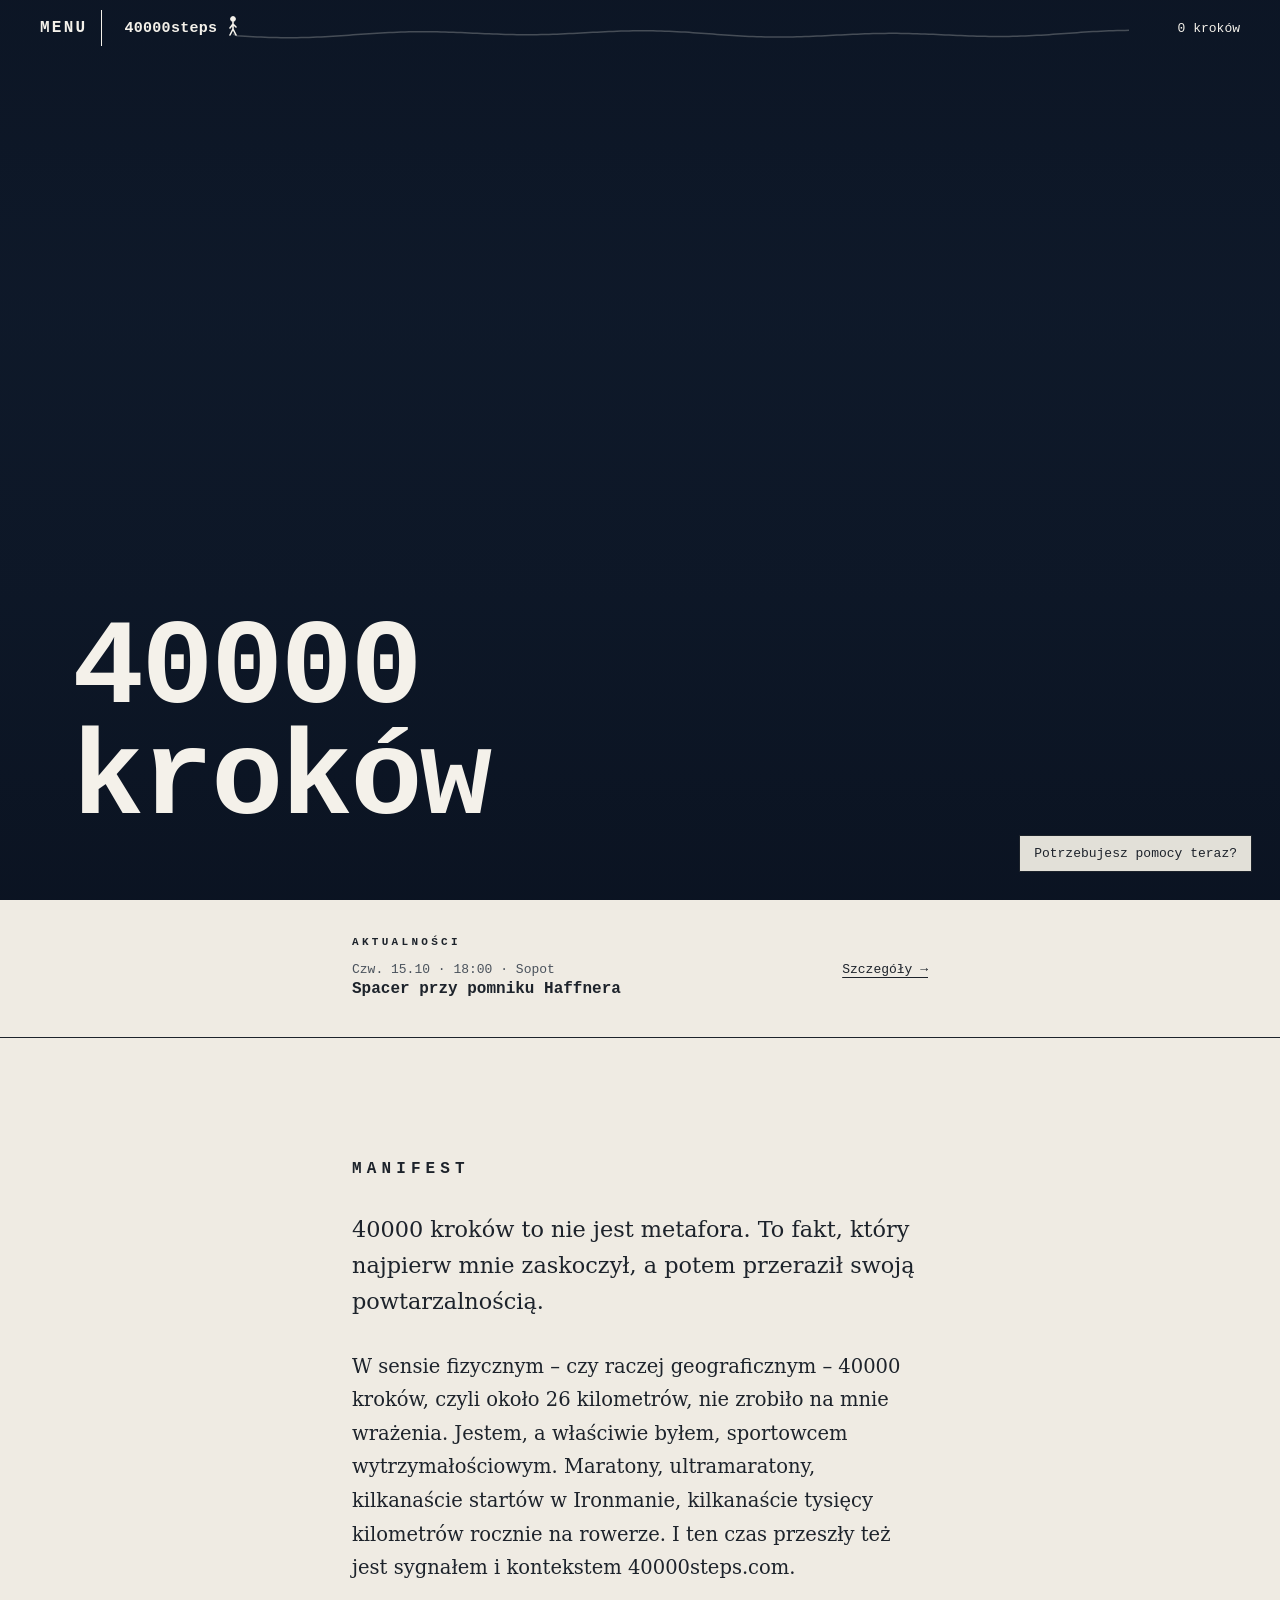
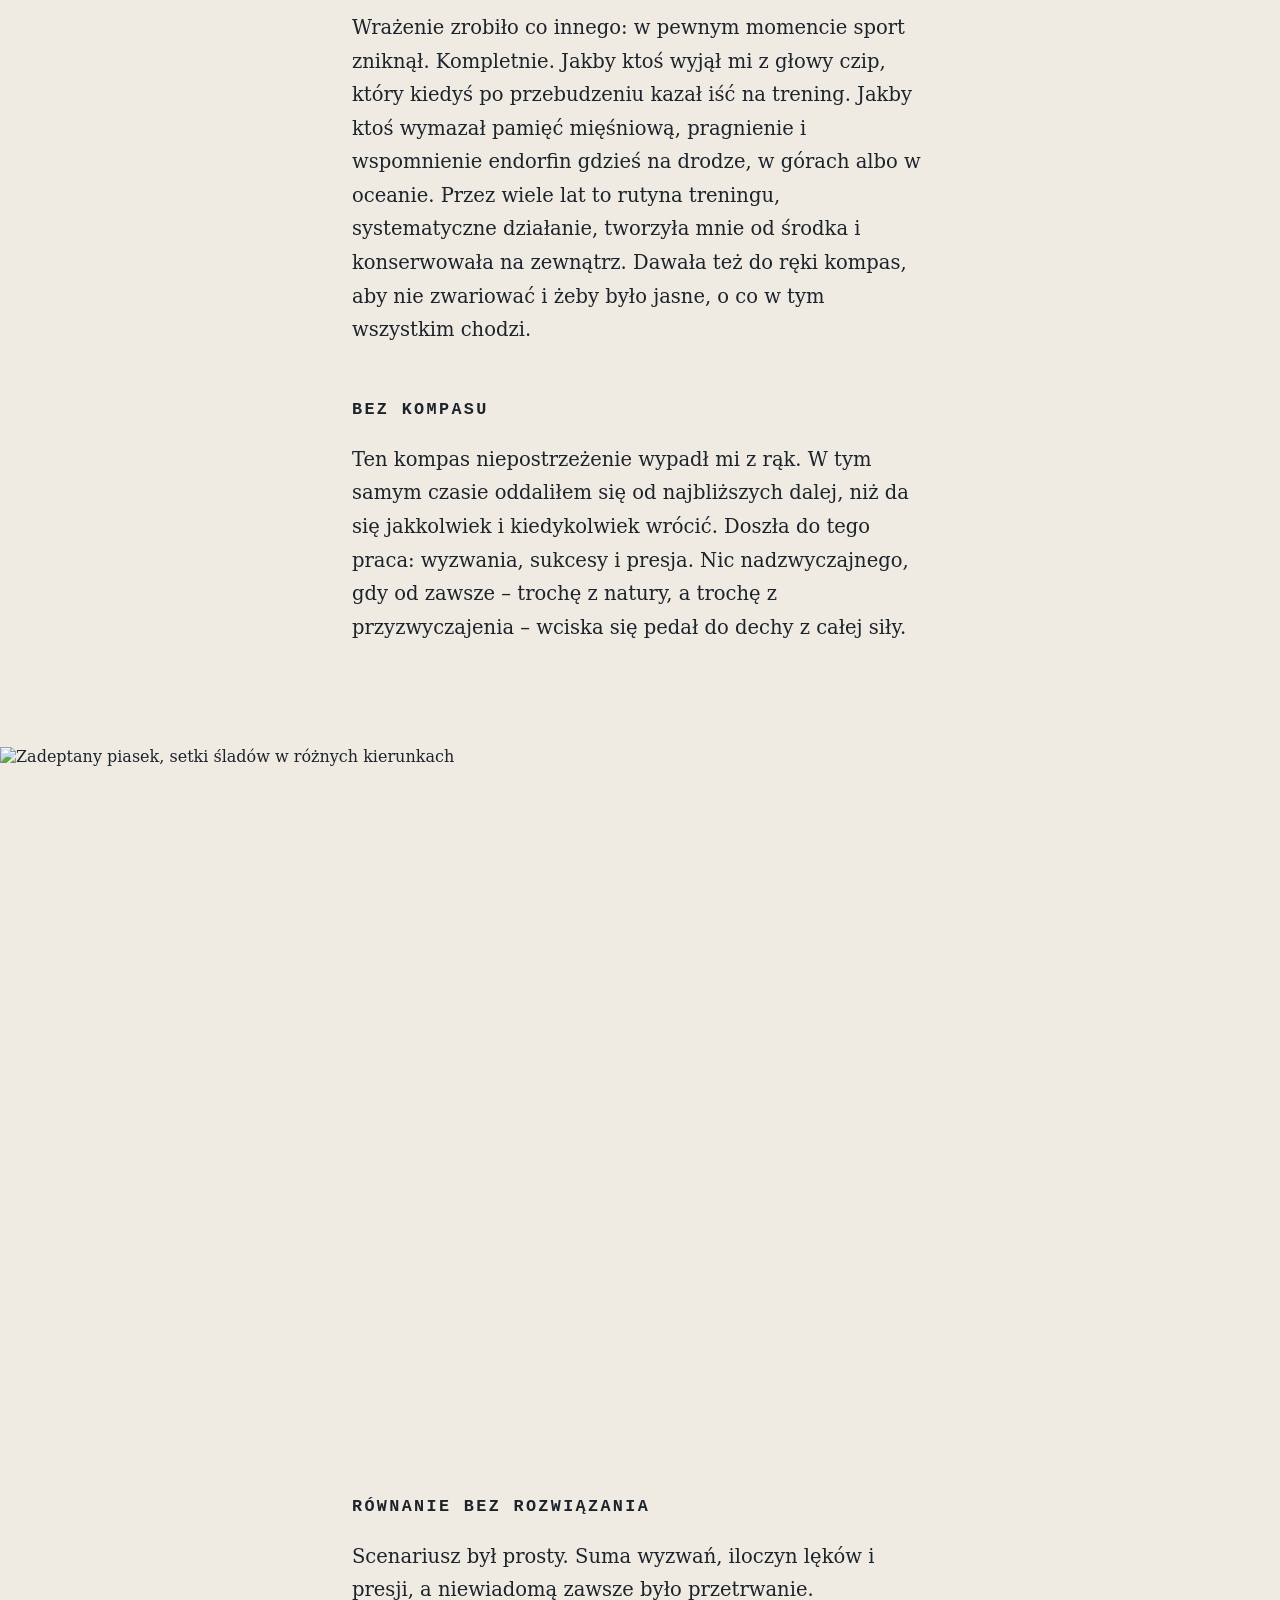
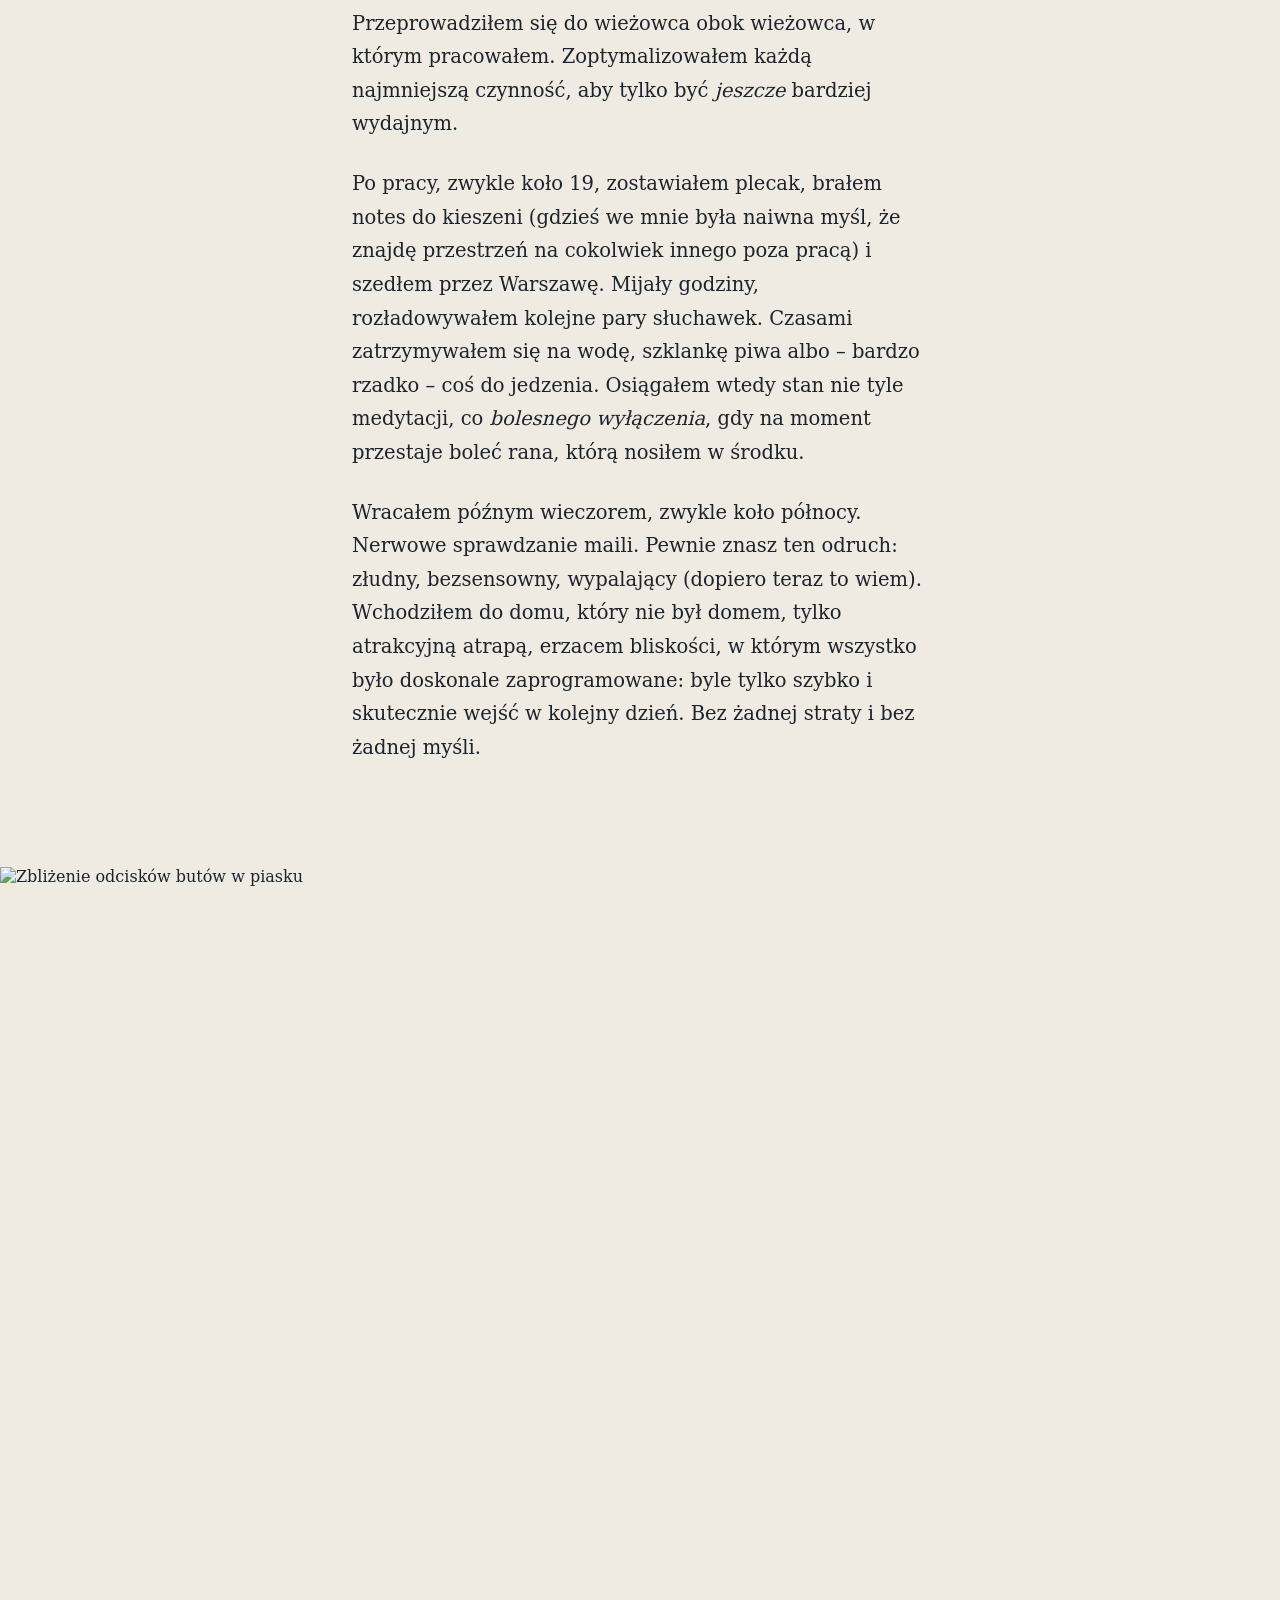
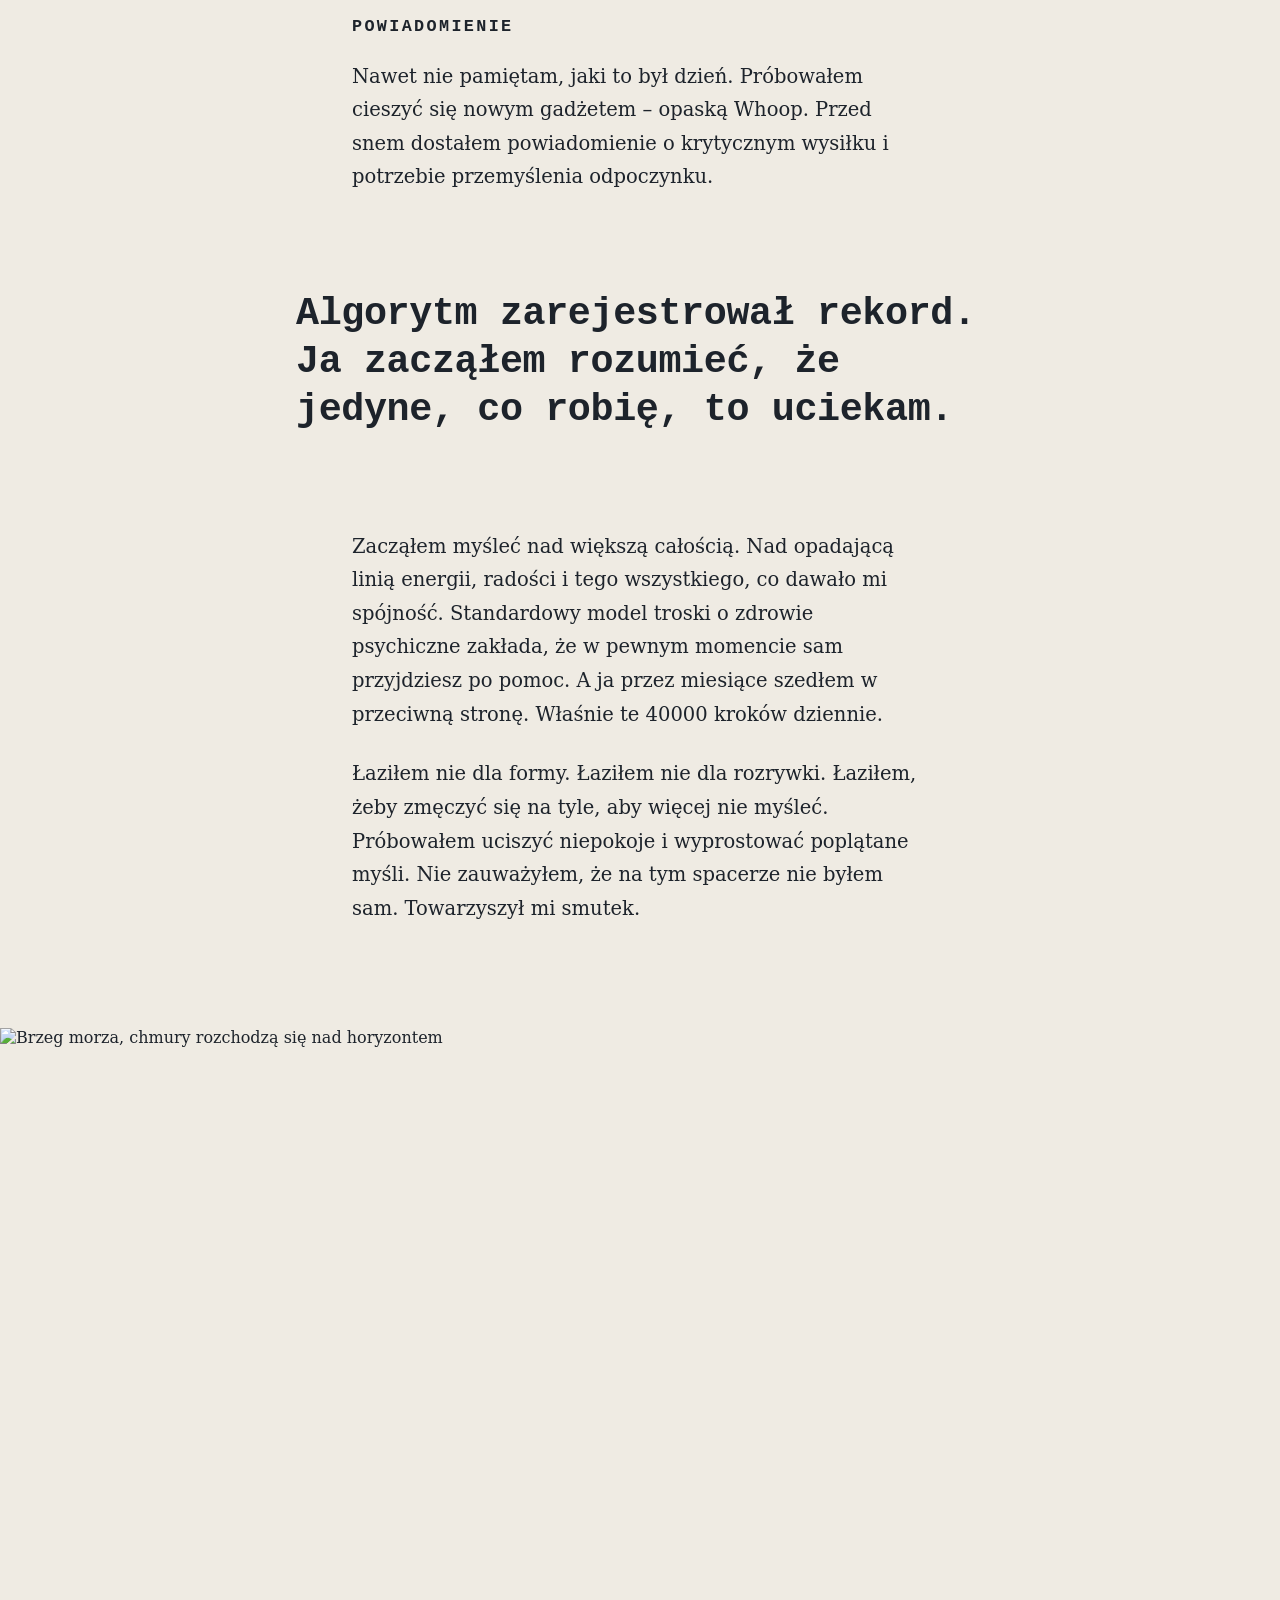
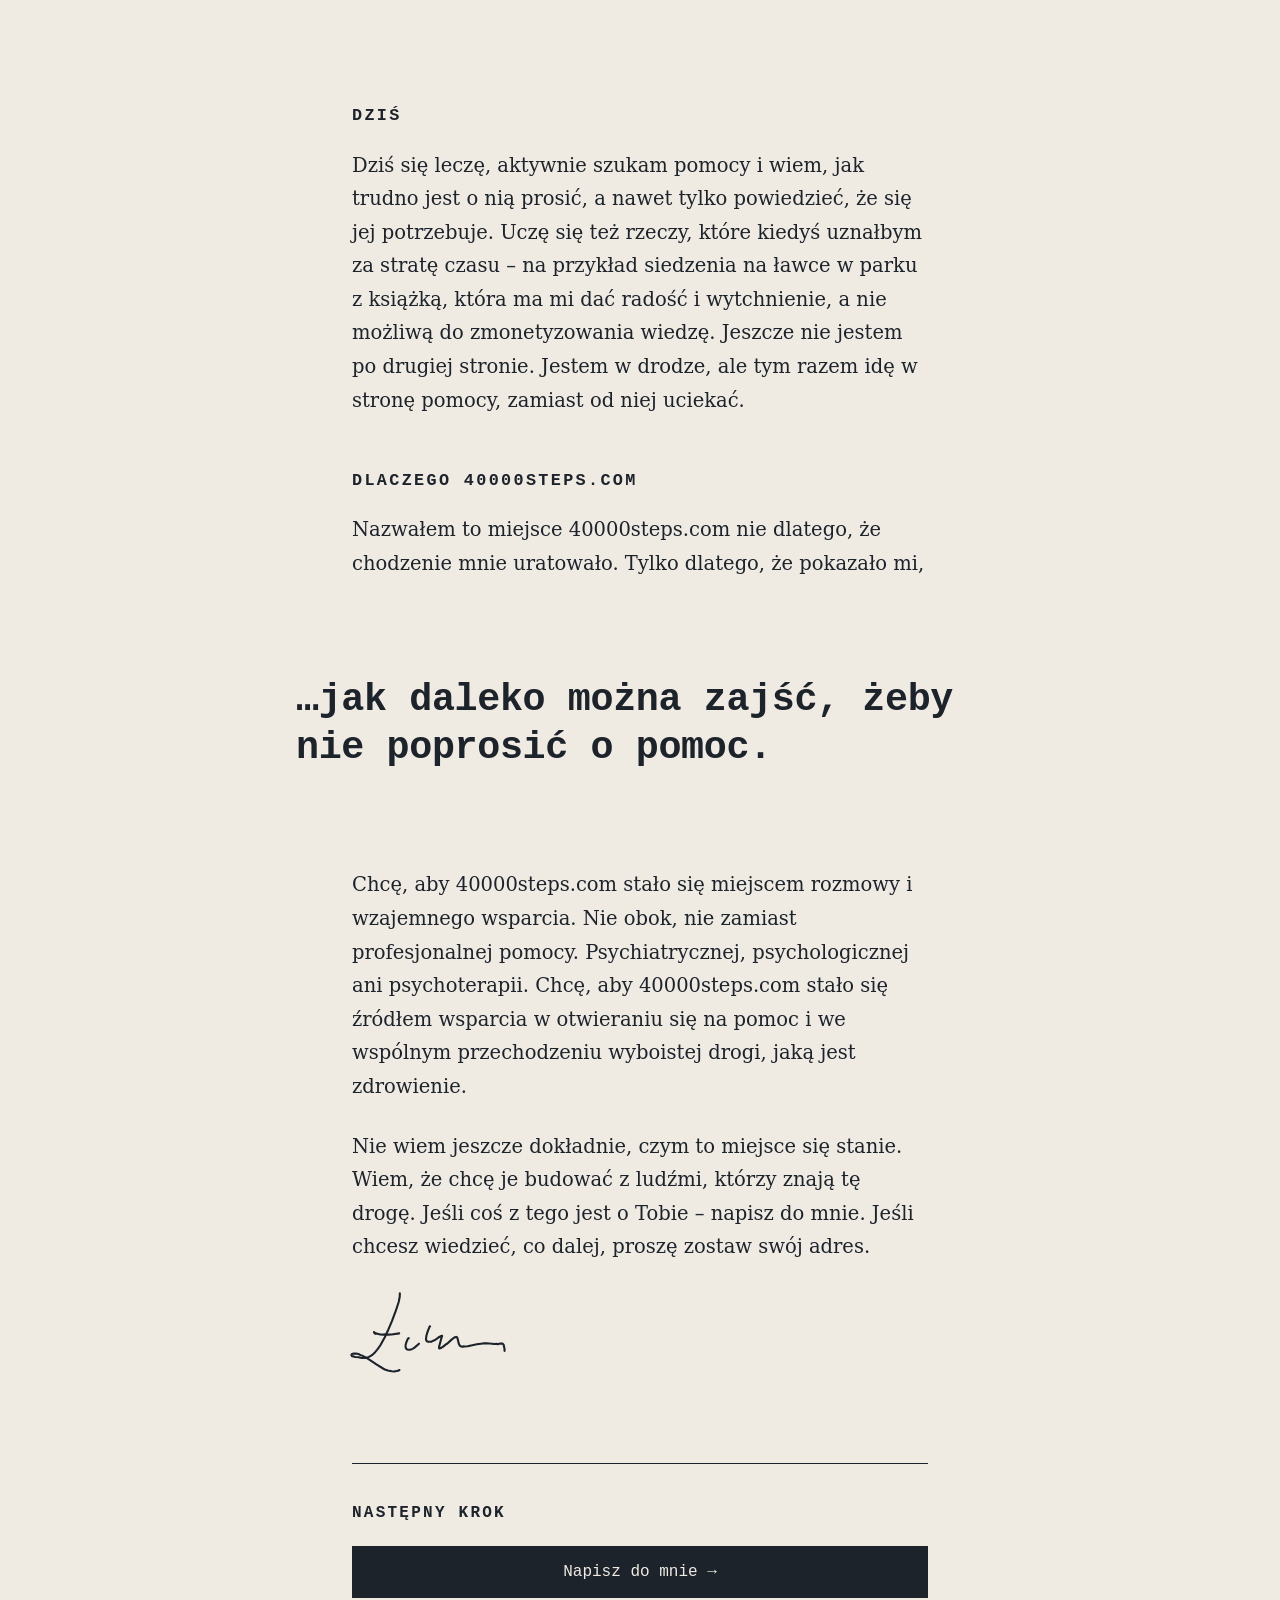
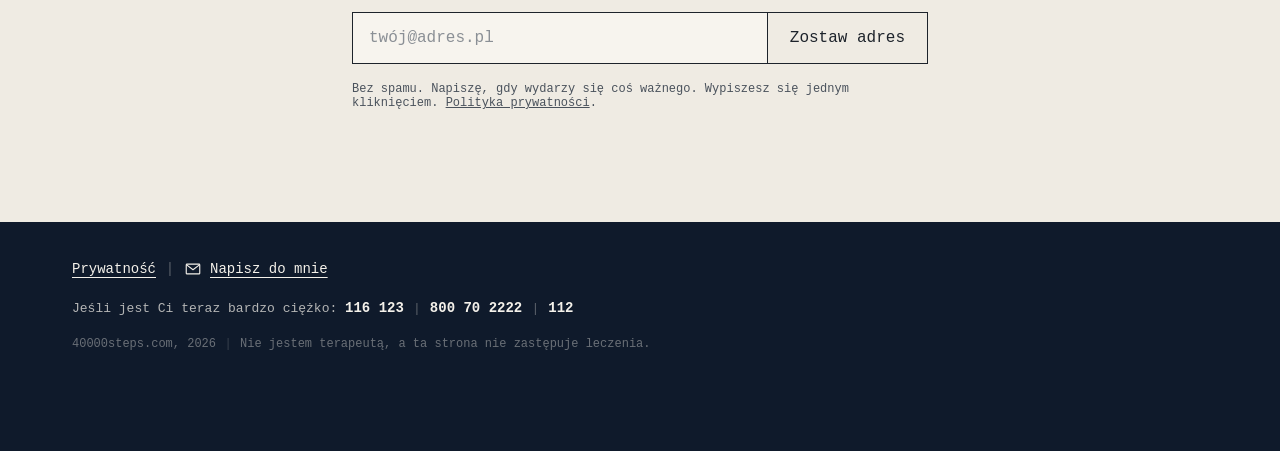
==== public/index.html @ bdc4bb4c "Hero: remove Manifest label (repeated above the text) Co-Authored-By: Claude Opus 5.5 <noreply@anthr" ====
<!doctype html>
<html lang="pl">
<head>
<meta charset="utf-8">
<meta name="viewport" content="width=device-width, initial-scale=1">
<link rel="icon" href="/favicon.ico" sizes="any">
<link rel="icon" href="/favicon.svg" type="image/svg+xml">
<link rel="apple-touch-icon" href="/apple-touch-icon.png">
<link rel="manifest" href="/site.webmanifest">
<title>40000 kroków — manifest o wysokofunkcjonującej depresji</title>
<meta name="description" content="40000 kroków to nie jest metafora. Manifest Łukasza o wysokofunkcjonującej depresji u mężczyzn, ucieczce w chodzenie i drodze w stronę pomocy.">
<link rel="canonical" href="https://40000steps.com/manifest/">
<meta property="og:title" content="40000 kroków — manifest">
<meta property="og:description" content="Jak daleko można zajść, żeby nie poprosić o pomoc.">
<meta property="og:image" content="https://40000steps.com/assets/og.jpg">
<meta property="og:url" content="https://40000steps.com/manifest/">
<meta property="og:type" content="article">
<meta property="og:image:alt" content="Dwa rzędy śladów butów obok siebie na piasku">
<meta property="og:locale" content="pl_PL">
<meta property="og:site_name" content="40000 kroków">
<meta name="twitter:card" content="summary_large_image">
<meta name="robots" content="index, follow, max-image-preview:large">
<meta name="theme-color" content="#0f1a2b">
<script type="application/ld+json">
{
  "@context": "https://schema.org",
  "@graph": [
    {
      "@type": "WebSite",
      "@id": "https://40000steps.com/#website",
      "url": "https://40000steps.com/",
      "name": "40000 kroków",
      "alternateName": "40000steps.com",
      "inLanguage": "pl-PL",
      "description": "Miejsce rozmowy i wzajemnego wsparcia dla osób z wysokofunkcjonującą depresją — w otwieraniu się na profesjonalną pomoc.",
      "publisher": { "@id": "https://40000steps.com/#lukasz" }
    },
    {
      "@type": "Person",
      "@id": "https://40000steps.com/#lukasz",
      "name": "Łukasz",
      "url": "https://40000steps.com/manifest/",
      "email": "mailto:lukasz@40000steps.com"
    },
    {
      "@type": "Article",
      "@id": "https://40000steps.com/manifest/#article",
      "headline": "40000 kroków — manifest",
      "description": "Manifest o wysokofunkcjonującej depresji, ucieczce w chodzenie i drodze w stronę pomocy.",
      "inLanguage": "pl-PL",
      "url": "https://40000steps.com/manifest/",
      "mainEntityOfPage": "https://40000steps.com/manifest/",
      "image": "https://40000steps.com/assets/og.jpg",
      "author": { "@id": "https://40000steps.com/#lukasz" },
      "publisher": { "@id": "https://40000steps.com/#lukasz" },
      "isPartOf": { "@id": "https://40000steps.com/#website" },
      "about": ["depresja wysokofunkcjonująca", "depresja u mężczyzn", "zdrowie psychiczne", "szukanie pomocy"]
    }
  ]
}
</script>
<link rel="preload" href="/assets/fonts/source-serif-4-latin-400-normal.woff2" as="font" type="font/woff2" crossorigin>
<link rel="preload" href="/assets/fonts/courier-prime-latin-700-normal.woff2" as="font" type="font/woff2" crossorigin>
<style>
  /* Fonts (self-hosted) */
  @font-face { font-family: "Serif"; font-weight: 400; font-style: normal; font-display: swap; src: url(/assets/fonts/source-serif-4-latin-400-normal.woff2) format("woff2"); unicode-range: U+0000-00FF, U+2000-206F, U+20AC, U+2122; }
  @font-face { font-family: "Serif"; font-weight: 400; font-style: normal; font-display: swap; src: url(/assets/fonts/source-serif-4-latin-ext-400-normal.woff2) format("woff2"); unicode-range: U+0100-024F, U+1E00-1EFF; }
  @font-face { font-family: "Serif"; font-weight: 400; font-style: italic; font-display: swap; src: url(/assets/fonts/source-serif-4-latin-400-italic.woff2) format("woff2"); unicode-range: U+0000-00FF, U+2000-206F; }
  @font-face { font-family: "Serif"; font-weight: 400; font-style: italic; font-display: swap; src: url(/assets/fonts/source-serif-4-latin-ext-400-italic.woff2) format("woff2"); unicode-range: U+0100-024F; }
  @font-face { font-family: "Serif"; font-weight: 600; font-style: normal; font-display: swap; src: url(/assets/fonts/source-serif-4-latin-600-normal.woff2) format("woff2"); unicode-range: U+0000-00FF, U+2000-206F; }
  @font-face { font-family: "Serif"; font-weight: 600; font-style: normal; font-display: swap; src: url(/assets/fonts/source-serif-4-latin-ext-600-normal.woff2) format("woff2"); unicode-range: U+0100-024F; }
  @font-face { font-family: "Mono"; font-weight: 400; font-display: swap; src: url(/assets/fonts/courier-prime-latin-400-normal.woff2) format("woff2"); unicode-range: U+0000-00FF, U+2000-206F; }
  @font-face { font-family: "Mono"; font-weight: 400; font-display: swap; src: url(/assets/fonts/courier-prime-latin-ext-400-normal.woff2) format("woff2"); unicode-range: U+0100-024F; }
  @font-face { font-family: "Mono"; font-weight: 700; font-display: swap; src: url(/assets/fonts/courier-prime-latin-700-normal.woff2) format("woff2"); unicode-range: U+0000-00FF, U+2000-206F; }
  @font-face { font-family: "Mono"; font-weight: 700; font-display: swap; src: url(/assets/fonts/courier-prime-latin-ext-700-normal.woff2) format("woff2"); unicode-range: U+0100-024F; }

  :root {
    --sand: #efebe3;
    --sand-deep: #e3ddd1;
    --ink: #1d232b;
    --ink-soft: #4a525c;
    --night: #0f1a2b;
    --paper-on-night: #f4f1ea;
    --line: #1d232b;
    --mono: "Mono", "Courier New", monospace;
    --serif: "Serif", Georgia, serif;
  }
  * { box-sizing: border-box; margin: 0; padding: 0; }
  html { scroll-behavior: smooth; }
  body { background: var(--sand); color: var(--ink); font-family: var(--serif); -webkit-font-smoothing: antialiased; }
  img { display: block; max-width: 100%; }

  /* ── Top bar: horizon progress ── */
  .bar {
    position: fixed; inset: 0 0 auto 0; z-index: 20;
    height: 56px; display: flex; align-items: center; gap: 16px;
    padding: 0 clamp(16px, 4vw, 40px);
    color: var(--paper-on-night);
    transition: background .4s, color .4s;
  }
  .bar.dim { background: rgba(15,26,43,.88); backdrop-filter: blur(6px); }
  .bar.light { background: rgba(239,235,227,.92); color: var(--ink); backdrop-filter: blur(6px); box-shadow: 0 1px 0 rgba(29,35,43,.08); }
  .bar .wordmark { font-family: var(--mono); font-weight: 700; font-size: 15px; letter-spacing: .02em; white-space: nowrap; text-decoration: none; color: inherit; }
  .bar svg { flex: 1; min-width: 0; height: 28px; overflow: visible; }
  .bar .count { font-family: var(--mono); font-size: 13px; white-space: nowrap; min-width: 12ch; text-align: right; font-variant-numeric: tabular-nums; }
  .wave-bg { stroke: currentColor; opacity: .25; fill: none; stroke-width: 1.5; }
  .wave-fg { stroke: currentColor; fill: none; stroke-width: 1.5; }
  .walker { fill: currentColor; stroke: currentColor; }

  /* ── Hero ── */
  .hero {
    min-height: 100vh; min-height: 100svh;
    display: flex; flex-direction: column; justify-content: flex-end;
    padding: 96px clamp(16px, 6vw, 72px) clamp(32px, 6vw, 64px);
    color: var(--paper-on-night);
    background:
      linear-gradient(180deg, rgba(10,18,32,.55) 0%, rgba(10,18,32,.15) 35%, rgba(10,18,32,.35) 65%, rgba(10,18,32,.82) 100%),
      url(/assets/img/hero.jpg) center 18% / cover no-repeat var(--night);
  }
  .hero .kicker { font-family: var(--mono); font-weight: 700; font-size: clamp(1rem, 1.9vw, 1.35rem); letter-spacing: .42em; text-transform: uppercase; margin-top: clamp(14px, 2vw, 24px); }
  .hero h1 { font-family: var(--mono); font-weight: 700; font-size: clamp(3rem, 10vw, 7.5rem); line-height: .92; letter-spacing: -.02em; }
  .hero .lede { font-family: var(--serif); font-style: italic; font-size: clamp(1.15rem, 2.4vw, 1.6rem); max-width: 32ch; margin-top: 28px; line-height: 1.4; }

  /* ── Article ── */
  article { padding: clamp(64px, 10vw, 120px) clamp(16px, 5vw, 32px) 0; }
  .col { max-width: 36rem; margin: 0 auto; }
  .col p { font-size: clamp(1.1rem, 1.6vw, 1.22rem); line-height: 1.72; margin-bottom: 1.35em; }
  .col p.first { font-size: clamp(1.25rem, 2vw, 1.4rem); line-height: 1.6; }
  .col h2 { font-family: var(--mono); font-weight: 700; font-size: 1.05rem; letter-spacing: .14em; text-transform: uppercase; margin: 3.2em 0 1.4em; }
  em { font-style: italic; }

  .pull {
    max-width: 46rem; margin: clamp(56px, 8vw, 96px) auto;
    font-family: var(--mono); font-weight: 700;
    font-size: clamp(1.5rem, 3.6vw, 2.4rem); line-height: 1.25; letter-spacing: -.01em;
    padding: 0 clamp(0px, 2vw, 24px);
  }
  .pull small { display: block; font-weight: 400; font-size: .45em; letter-spacing: .2em; text-transform: uppercase; margin-top: 18px; color: var(--ink-soft); }

  figure.bleed { margin: clamp(56px, 8vw, 104px) calc(-1 * clamp(16px, 5vw, 32px)); }
  figure.bleed img { width: 100%; height: clamp(320px, 72vh, 760px); object-fit: cover; }
  figure.bleed figcaption { font-family: var(--mono); font-size: 12px; color: var(--ink-soft); padding: 10px clamp(16px, 5vw, 32px); text-align: right; }
  figure.wide img { height: clamp(300px, 64vh, 680px); }

  .sig { display: block; width: clamp(118px, 15vw, 160px); height: auto; margin: 1.6em 0 0 -4px; color: var(--ink); }

  /* ── CTA ── */
  .cta { max-width: 36rem; margin: clamp(56px, 8vw, 88px) auto 0; padding-top: 40px; border-top: 1.5px solid var(--ink); }
  .cta h3 { font-family: var(--mono); font-weight: 700; font-size: 1rem; letter-spacing: .14em; text-transform: uppercase; margin-bottom: 24px; }
  .actions { display: grid; gap: 14px; }
  .btn { font-family: var(--mono); font-size: 1rem; display: inline-flex; justify-content: center; align-items: center; gap: 10px; padding: 16px 22px; border: 1.5px solid var(--ink); color: var(--ink); text-decoration: none; background: transparent; cursor: pointer; }
  .btn.solid { background: var(--ink); color: var(--sand); }
  .btn:hover { background: var(--ink); color: var(--sand); }
  form.sub { display: flex; gap: 0; }
  form.sub input { flex: 1; min-width: 0; font-family: var(--mono); font-size: 1rem; padding: 16px 16px; border: 1.5px solid var(--ink); border-right: 0; background: #f7f4ee; color: var(--ink); }
  form.sub input::placeholder { color: #8a8f95; }
  .note.ok { color: var(--ink); font-weight: 700; }
  .note.err { color: #8a2c1f; }
  form.sub button[disabled] { opacity: .6; cursor: wait; }
  .note a { color: inherit; }
  .note { font-family: var(--mono); font-size: 12px; color: var(--ink-soft); margin-top: 4px; }

  /* ── Help ── */

  .sos {
    position: fixed; right: clamp(12px, 3vw, 28px); bottom: clamp(12px, 3vw, 28px); z-index: 20;
    font-family: var(--mono); font-size: 13px; padding: 10px 14px;
    background: rgba(239,235,227,.95); color: var(--ink); border: 1.5px solid var(--ink); text-decoration: none;
  }
  .sos:hover { background: var(--ink); color: var(--sand); }


  @media (max-width: 600px) { .hero { padding-bottom: 96px; } }
  @media (prefers-reduced-motion: reduce) { html { scroll-behavior: auto; } }

  /* ── Menu ── */
  .menu-btn { font-family: var(--mono); font-weight: 700; font-size: 16px; letter-spacing: .14em; text-transform: uppercase; background: none; border: 0; color: inherit; cursor: pointer; padding: 10px 14px 10px 0; margin-right: 6px; border-right: 1.5px solid currentColor; line-height: 1; }
  .menu-btn:hover, .menu-btn:focus-visible { text-decoration: underline; text-underline-offset: 4px; }
  .scrim { position: fixed; inset: 0; z-index: 40; background: rgba(10,18,32,.35); opacity: 0; visibility: hidden; transition: opacity .35s ease, visibility 0s linear .35s; }
  .panel { position: fixed; top: 0; left: 0; bottom: 0; z-index: 50; width: min(420px, 100vw);
    background: var(--night); color: var(--paper-on-night);
    padding: 22px clamp(24px, 4vw, 40px) 32px; display: flex; flex-direction: column;
    transform: translateX(-100%); visibility: hidden;
    transition: transform .45s cubic-bezier(.2,.7,.2,1), visibility 0s linear .45s; }
  body.menu-open .scrim { opacity: 1; visibility: visible; transition: opacity .35s ease; }
  body.menu-open .panel { transform: none; visibility: visible; transition: transform .45s cubic-bezier(.2,.7,.2,1); }
  body.menu-open { overflow: hidden; }
  .panel .close { align-self: flex-start; font-family: var(--mono); font-weight: 700; font-size: 16px; letter-spacing: .12em; text-transform: uppercase; background: none; border: 0; color: inherit; cursor: pointer; padding: 8px 0; }
  .panel .close:hover, .panel .close:focus-visible { text-decoration: underline; text-underline-offset: 4px; }
  .panel nav { margin-top: clamp(40px, 10vh, 96px); }
  .panel nav ul { list-style: none; }
  .panel nav li + li { margin-top: 28px; }
  .panel nav a { display: block; color: inherit; text-decoration: none; }
  .panel nav .t { font-family: var(--mono); font-weight: 700; font-size: clamp(1.7rem, 4vw, 2.1rem); line-height: 1.1; }
  .panel nav .s { display: block; font-family: var(--serif); font-style: italic; font-size: 1rem; opacity: .7; margin-top: 6px; }
  .panel nav a:hover .t, .panel nav a:focus-visible .t { text-decoration: underline; text-decoration-thickness: 1.5px; text-underline-offset: 6px; }
  .panel nav a[aria-current="page"] .t::after { content: " ·"; opacity: .5; }
  .panel .foot { margin-top: auto; font-family: var(--mono); font-size: 13px; line-height: 1.7; display: grid; gap: 18px; }
  .panel .foot .links a { color: inherit; opacity: .85; }
  .panel .foot .crisis { color: rgba(244,241,234,.8); }
  .panel .foot .crisis a { color: var(--paper-on-night); font-weight: 700; font-size: 14px; text-decoration: none; }
  .panel .foot a { color: inherit; }
  .panel .foot .sep { margin: 0 .7em; opacity: .45; }
  @media (prefers-reduced-motion: reduce) { .panel, .scrim, body.menu-open .panel, body.menu-open .scrim { transition: none; } }
  @media (max-width: 480px) { .bar .count { display: none; } }
  /* ── Aktualności ── */
  .news { background: var(--sand); color: var(--ink); padding: clamp(26px, 3.5vw, 36px) clamp(16px, 5vw, 32px); border-bottom: 1.5px solid var(--ink); }
  .news-in { max-width: 36rem; margin: 0 auto; display: flex; flex-wrap: wrap; align-items: baseline; gap: 4px 18px; font-family: var(--mono); }
  .news-label, .eyebrow { font-family: var(--mono); font-weight: 700; font-size: 11px; letter-spacing: .3em; text-transform: uppercase; }
  .news-label { width: 100%; margin-bottom: 10px; }
  .news-in > div { display: flex; flex-wrap: wrap; align-items: baseline; gap: 2px 14px; flex: 1; }
  .news-date { font-size: 13px; color: var(--ink-soft); }
  .news-title { font-weight: 700; font-size: 1rem; line-height: 1.35; }
  .news-cta { font-size: 13px; color: var(--ink); text-decoration: underline; text-decoration-thickness: 1px; text-underline-offset: 4px; white-space: nowrap; }
  .news-cta:hover, .news-cta:focus-visible { text-decoration-thickness: 2px; }
  .col p.eyebrow { font-size: clamp(15px, 1.25vw, 17px); letter-spacing: .32em; line-height: 1.4; margin-bottom: clamp(22px, 3vw, 32px); }
  @media (max-width: 600px) { .news-in > div { flex-direction: column; gap: 2px; } }


  footer { background: #0f1a2b; color: rgba(244,241,234,.72); font-family: "Mono", "Courier New", monospace; font-size: 13px; line-height: 1.6; padding: 36px clamp(16px, 6vw, 72px) 96px; }
  footer .foot-in { display: grid; gap: 16px; justify-items: start; }
  footer p { margin: 0; font-size: 13px; line-height: 1.6; color: inherit; }
  footer a { color: #f4f1ea; }
  footer .foot-links { display: flex; align-items: center; flex-wrap: wrap; font-size: 14px; }
  footer .foot-links a { text-decoration: underline; text-decoration-thickness: 1px; text-underline-offset: 4px; }
  footer .foot-links a:hover, footer .foot-links a:focus-visible { text-decoration-thickness: 2px; }
  footer a.contact { display: inline-flex; align-items: center; gap: 8px; text-decoration: none; }
  footer a.contact span { text-decoration: underline; text-decoration-thickness: 1px; text-underline-offset: 4px; }
  footer a.contact:hover span, footer a.contact:focus-visible span { text-decoration-thickness: 2px; }
  footer .foot-help a { text-decoration: none; font-weight: 700; font-size: 14px; }
  footer .nums { white-space: nowrap; }
  footer .sep { margin: 0 .7em; opacity: .45; }
  footer .foot-meta { font-size: 12px; opacity: .55; }
  @media (max-width: 600px) { footer .nums { display: block; margin-top: 2px; } }
  .cta { margin-bottom: clamp(72px, 10vw, 112px); }
</style>
</head>
<body>

<header class="bar" id="bar">
  <button class="menu-btn" id="menuBtn" type="button" aria-controls="menu" aria-expanded="false">Menu</button>
  <a class="wordmark" href="#top">40000steps</a>
  <svg id="horizon" aria-hidden="true" preserveAspectRatio="none">
    <path class="wave-bg" id="waveBg"/>
    <path class="wave-fg" id="waveFg"/>
    <g class="walker" id="walker">
      <circle cx="0" cy="-15" r="2.4"/>
      <path d="M0 -12 L0 -5 M0 -5 L-3 1 M0 -5 L3 1 M0 -10 L-3 -6 M0 -10 L3 -7" fill="none" stroke-width="1.6" stroke-linecap="round"/>
    </g>
  </svg>
  <span class="count" id="count">0 kroków</span>
</header>

<section class="hero" id="top">
  <h1>40000<br>kroków</h1>
</section>

<section class="news" aria-label="Aktualności">
  <div class="news-in">
    <p class="news-label">Aktualności</p>
    <div>
      <span class="news-date">Czw. 15.10 · 18:00 · Sopot</span>
      <p class="news-title">Spacer przy pomniku Haffnera</p>
    </div>
    <a class="news-cta" href="/spacery/">Szczegóły →</a>
  </div>
</section>

<article id="start">
  <div class="col">
    <p class="eyebrow">Manifest</p>
    <p class="first">40000 kroków to nie jest metafora. To fakt, który najpierw mnie zaskoczył, a potem przeraził swoją powtarzalnością.</p>
    <p>W sensie fizycznym – czy raczej geograficznym – 40000 kroków, czyli około 26 kilometrów, nie zrobiło na mnie wrażenia. Jestem, a właściwie byłem, sportowcem wytrzymałościowym. Maratony, ultramaratony, kilkanaście startów w Ironmanie, kilkanaście tysięcy kilometrów rocznie na rowerze. I ten czas przeszły też jest sygnałem i kontekstem 40000steps.com.</p>
    <p>Wrażenie zrobiło co innego: w pewnym momencie sport zniknął. Kompletnie. Jakby ktoś wyjął mi z głowy czip, który kiedyś po przebudzeniu kazał iść na trening. Jakby ktoś wymazał pamięć mięśniową, pragnienie i wspomnienie endorfin gdzieś na drodze, w górach albo w oceanie. Przez wiele lat to rutyna treningu, systematyczne działanie, tworzyła mnie od środka i konserwowała na zewnątrz. Dawała też do ręki kompas, aby nie zwariować i żeby było jasne, o co w tym wszystkim chodzi.</p>

    <h2>Bez kompasu</h2>
    <p>Ten kompas niepostrzeżenie wypadł mi z rąk. W tym samym czasie oddaliłem się od najbliższych dalej, niż da się jakkolwiek i kiedykolwiek wrócić. Doszła do tego praca: wyzwania, sukcesy i presja. Nic nadzwyczajnego, gdy od zawsze – trochę z natury, a trochę z przyzwyczajenia – wciska się pedał do dechy z całej siły.</p>
  </div>

  <figure class="bleed">
    <img src="/assets/img/beach-6325.jpg" alt="Zadeptany piasek, setki śladów w różnych kierunkach">
  </figure>

  <div class="col">
    <h2>Równanie bez rozwiązania</h2>
    <p>Scenariusz był prosty. Suma wyzwań, iloczyn lęków i presji, a niewiadomą zawsze było przetrwanie. Przeprowadziłem się do wieżowca obok wieżowca, w którym pracowałem. Zoptymalizowałem każdą najmniejszą czynność, aby tylko być <em>jeszcze</em> bardziej wydajnym.</p>
    <p>Po pracy, zwykle koło 19, zostawiałem plecak, brałem notes do kieszeni (gdzieś we mnie była naiwna myśl, że znajdę przestrzeń na cokolwiek innego poza pracą) i szedłem przez Warszawę. Mijały godziny, rozładowywałem kolejne pary słuchawek. Czasami zatrzymywałem się na wodę, szklankę piwa albo – bardzo rzadko – coś do jedzenia. Osiągałem wtedy stan nie tyle medytacji, co <em>bolesnego wyłączenia</em>, gdy na moment przestaje boleć rana, którą nosiłem w środku.</p>
    <p>Wracałem późnym wieczorem, zwykle koło północy. Nerwowe sprawdzanie maili. Pewnie znasz ten odruch: złudny, bezsensowny, wypalający (dopiero teraz to wiem). Wchodziłem do domu, który nie był domem, tylko atrakcyjną atrapą, erzacem bliskości, w którym wszystko było doskonale zaprogramowane: byle tylko szybko i skutecznie wejść w kolejny dzień. Bez żadnej straty i bez żadnej myśli.</p>
  </div>

  <figure class="bleed">
    <img src="/assets/img/beach-6323.jpg" alt="Zbliżenie odcisków butów w piasku" style="object-position: center 70%">
  </figure>

  <div class="col">
    <h2>Powiadomienie</h2>
    <p>Nawet nie pamiętam, jaki to był dzień. Próbowałem cieszyć się nowym gadżetem – opaską Whoop. Przed snem dostałem powiadomienie o krytycznym wysiłku i potrzebie przemyślenia odpoczynku.</p>
  </div>

  <blockquote class="pull">Algorytm zarejestrował rekord.<br>Ja zacząłem rozumieć, że jedyne, co robię, to uciekam.</blockquote>

  <div class="col">
    <p>Zacząłem myśleć nad większą całością. Nad opadającą linią energii, radości i tego wszystkiego, co dawało mi spójność. Standardowy model troski o zdrowie psychiczne zakłada, że w pewnym momencie sam przyjdziesz po pomoc. A ja przez miesiące szedłem w przeciwną stronę. Właśnie te 40000 kroków dziennie.</p>
    <p>Łaziłem nie dla formy. Łaziłem nie dla rozrywki. Łaziłem, żeby zmęczyć się na tyle, aby więcej nie myśleć. Próbowałem uciszyć niepokoje i wyprostować poplątane myśli. Nie zauważyłem, że na tym spacerze nie byłem sam. Towarzyszył mi smutek.</p>
  </div>

  <figure class="bleed wide">
    <img src="/assets/img/beach-6341.jpg" alt="Brzeg morza, chmury rozchodzą się nad horyzontem">
  </figure>

  <div class="col">
    <h2>Dziś</h2>
    <p>Dziś się leczę, aktywnie szukam pomocy i wiem, jak trudno jest o nią prosić, a nawet tylko powiedzieć, że się jej potrzebuje. Uczę się też rzeczy, które kiedyś uznałbym za stratę czasu – na przykład siedzenia na ławce w parku z książką, która ma mi dać radość i wytchnienie, a nie możliwą do zmonetyzowania wiedzę. Jeszcze nie jestem po drugiej stronie. Jestem w drodze, ale tym razem idę w stronę pomocy, zamiast od niej uciekać.</p>

    <h2>Dlaczego 40000steps.com</h2>
    <p>Nazwałem to miejsce 40000steps.com nie dlatego, że chodzenie mnie uratowało. Tylko dlatego, że pokazało mi,</p>
  </div>

  <blockquote class="pull">…jak daleko można zajść, żeby nie poprosić o pomoc.</blockquote>

  <div class="col">
    <p>Chcę, aby 40000steps.com stało się miejscem rozmowy i wzajemnego wsparcia. Nie obok, nie zamiast profesjonalnej pomocy. Psychiatrycznej, psychologicznej ani psychoterapii. Chcę, aby 40000steps.com stało się źródłem wsparcia w otwieraniu się na pomoc i we wspólnym przechodzeniu wyboistej drogi, jaką jest zdrowienie.</p>
    <p>Nie wiem jeszcze dokładnie, czym to miejsce się stanie. Wiem, że chcę je budować z ludźmi, którzy znają tę drogę. Jeśli coś z tego jest o Tobie – napisz do mnie. Jeśli chcesz wiedzieć, co dalej, proszę zostaw swój adres.</p>
    <svg class="sig" role="img" aria-label="Łukasz" xmlns="http://www.w3.org/2000/svg" viewBox="-411.3 870.8 380.2 201.7" fill="none" stroke="currentColor" stroke-width="5" stroke-linecap="round" stroke-linejoin="round">
  <path d="M-288.102 878.787 L-288.399 886.715 L-290.863 899.288 L-298.052 921.22 L-306.677 944.238 L-316.971 968.4 L-323.903 983.015 L-334.039 1001.37 L-336.654 1005.5 L-341.84 1012.59 L-346.828 1018.58 L-351.983 1023.57 L-357.106 1027.22 L-361.552 1029.71 L-363.612 1030.58 L-368.074 1031.77 L-373.786 1032.39 L-377.763 1032.26 L-381.647 1031.9 L-385.435 1030.63 L-394.611 1029.87 L-397.786 1028.59 L-399.232 1028.72 L-401.333 1028.05 L-402.061 1027.61 L-403.333 1025.19 L-400.956 1022.28 L-400.305 1022.41 L-397.102 1021.7 L-394.681 1021.97 L-392.005 1021.8 L-386.444 1022.94 L-382.301 1025.01 L-377.54 1026.77 L-369.475 1030.8 L-360.722 1036.22 L-344.688 1047.16 L-327.125 1057.95 L-323.654 1059.72 L-316.753 1061.96 L-307.286 1064.02 L-301.586 1064.52 L-292.521 1062.8 L-289.004 1060.86"/>
  <path d="M-346.39 974.847 L-347.649 973.564 L-348.877 972.895 L-349.509 970.773 L-348.48 971.57 L-347.959 972.5 L-345.009 973.897 L-339.204 975.135 L-336.083 976.166 L-327.32 976.879 L-322.08 976.275 L-316.668 976.899 L-307.926 976.528 L-289.715 973.936"/>
  <path d="M-266.879 985.392 L-267.787 985.919 L-268.05 985.696 L-268.496 985.937 L-268.697 986.687 L-269.484 987.428 L-272.444 994.38 L-274.363 1001.4 L-274.579 1005.35 L-273.959 1008.38 L-272.311 1010.86 L-270.841 1012.02 L-267.029 1012.94 L-264.744 1012.79 L-259.638 1011.36 L-256.794 1010.06 L-252.592 1007.09 L-242.644 998.353"/>
  <path d="M-216.053 957.45 L-216.544 957.073 L-217.075 957.229 L-217.564 958.228 L-221.733 968.391 L-224.042 975.817 L-224.874 978.899 L-225.804 985.529 L-225.821 988.321 L-225.243 990.781 L-223.721 992.845 L-221.124 993.811 L-214.045 993.79 L-212.687 993.476 L-207.258 990.598 L-204.47 989.64 L-203.208 988.518 L-199.068 985.985 L-196.572 983.756 L-190.635 980.288 L-187.633 979.486 L-187.703 980.736 L-188.592 982.42 L-194.607 1004.62 L-195.033 1008.71 L-194.768 1009.41 L-194.084 1009.74 L-192.72 1009.57 L-192.122 1008.94 L-190.726 1008.54 L-185.962 1005.93 L-178.64 999.929 L-174.992 998.027 L-166.481 989.905 L-160.525 984.955 L-157.968 983.302 L-154.029 982.279 L-152.275 983.111 L-151.552 984.355 L-150.006 989.799 L-148.464 997.023 L-147.03 1000.76 L-145.807 1002.66 L-144.445 1004.05 L-141.568 1005.45 L-140.793 1005.22 L-138.145 1005.79 L-136.698 1004.78 L-133.734 1005.21 L-126.916 1004.35 L-105.185 999.87 L-90.3796 997.742 L-81.5057 997.466 L-69.1088 998.46 L-64.5916 999.223 L-57.5477 998.912 L-55.1555 999.577 L-53.9517 998.985 L-49.8024 998.118 L-44.9146 998.065 L-43.4185 998.54 L-41.3347 1001.43 L-39.6273 1009.03 L-39.1559 1015.51"/>
</svg>
  </div>

  <section class="cta">
    <h3>Następny krok</h3>
    <div class="actions">
      <a class="btn solid" href="mailto:lukasz@40000steps.com">Napisz do mnie →</a>
      <form class="sub" id="ml-form" method="post" novalidate
            action="https://assets.mailerlite.com/jsonp/2711601/forms/201295463689749769/subscribe">
        <input type="email" name="fields[email]" required autocomplete="email" placeholder="twój@adres.pl" aria-label="Adres e-mail">
        <input type="hidden" name="ml-submit" value="1">
        <input type="hidden" name="anticsrf" value="true">
        <button class="btn" type="submit">Zostaw adres</button>
      </form>
      <p class="note" id="ml-msg" role="status">Bez spamu. Napiszę, gdy wydarzy się coś ważnego. Wypiszesz się jednym kliknięciem. <a href="/prywatnosc/">Polityka prywatności</a>.</p>
    </div>
  </section>

</article>

<footer>
  <div class="foot-in">
    <p class="foot-links"><a href="/prywatnosc/">Prywatność</a><span class="sep">|</span><a class="contact" href="mailto:lukasz@40000steps.com" title="lukasz@40000steps.com"><svg viewBox="0 0 24 24" width="18" height="18" fill="none" stroke="currentColor" stroke-width="1.5" stroke-linecap="round" stroke-linejoin="round" aria-hidden="true"><rect x="3" y="5.5" width="18" height="13" rx="1"/><path d="M3.5 6.5 12 13l8.5-6.5"/></svg><span>Napisz do mnie</span></a></p>
    <p class="foot-help" id="pomoc">Jeśli jest Ci teraz bardzo ciężko: <span class="nums"><a href="tel:116123">116 123</a><span class="sep">|</span><a href="tel:800702222">800 70 2222</a><span class="sep">|</span><a href="tel:112">112</a></span></p>
    <p class="foot-meta">40000steps.com, 2026<span class="sep">|</span>Nie jestem terapeutą, a ta strona nie zastępuje leczenia.</p>
  </div>
</footer>

<a class="sos" href="#pomoc">Potrzebujesz pomocy teraz?</a>

<script>
(function () {
  var svg = document.getElementById('horizon'), bg = document.getElementById('waveBg'),
      fg = document.getElementById('waveFg'), walker = document.getElementById('walker'),
      count = document.getElementById('count'), bar = document.getElementById('bar'),
      hero = document.querySelector('.hero'), len = 0;
  var reduce = window.matchMedia('(prefers-reduced-motion: reduce)').matches;

  function build() {
    var w = svg.clientWidth, h = 28, mid = 20, d = 'M0 ' + mid;
    for (var x = 4; x <= w; x += 4) {
      var y = mid + Math.sin(x / 38) * 2.2 + Math.sin(x / 97 + 1.3) * 1.6;
      d += ' L' + x + ' ' + y.toFixed(2);
    }
    svg.setAttribute('viewBox', '0 0 ' + w + ' ' + h);
    bg.setAttribute('d', d); fg.setAttribute('d', d);
    len = fg.getTotalLength();
    fg.style.strokeDasharray = len;
    update();
  }
  function update() {
    var max = document.documentElement.scrollHeight - innerHeight;
    var p = max > 0 ? Math.min(1, Math.max(0, scrollY / max)) : 0;
    fg.style.strokeDashoffset = len * (1 - p);
    var pt = fg.getPointAtLength(len * p);
    walker.setAttribute('transform', 'translate(' + pt.x + ' ' + pt.y + ')');
    count.textContent = Math.round(p * 40000).toLocaleString('pl-PL') + ' kroków';
    bar.classList.toggle('light', scrollY > hero.offsetHeight - 56);
    bar.classList.toggle('dim', scrollY > 8 && scrollY <= hero.offsetHeight - 56);
  }
  addEventListener('resize', build);
  addEventListener('scroll', update, { passive: true });
  build();
})();
</script>
<script>
(function () {
  var f = document.getElementById('ml-form'), msg = document.getElementById('ml-msg');
  if (!f) return;
  f.addEventListener('submit', function (e) {
    e.preventDefault();
    var email = f.elements['fields[email]'].value.trim();
    if (!/^[^\s@]+@[^\s@]+\.[^\s@]+$/.test(email)) {
      msg.className = 'note err'; msg.textContent = 'Sprawdź, proszę, adres e-mail.'; return;
    }
    var btn = f.querySelector('button'); btn.disabled = true;
    function done() {
      f.reset(); f.style.display = 'none';
      msg.className = 'note ok';
      msg.textContent = 'Dziękuję. Sprawdź skrzynkę i potwierdź zapis — to jeden klik.';
    }
    function fail() {
      msg.className = 'note err';
      msg.textContent = 'Coś poszło nie tak. Spróbuj za chwilę albo napisz do mnie bezpośrednio.';
    }
    fetch(f.action, { method: 'POST', body: new FormData(f) })
      .then(function (r) { return r.json(); })
      .then(function (d) { if (d && d.success === false) throw 'rejected'; done(); })
      .catch(function (e) {
        if (e === 'rejected') return fail();
        // Brak odczytu odpowiedzi (CORS) — wysyłamy bez podglądu odpowiedzi
        return fetch(f.action, { method: 'POST', mode: 'no-cors', body: new FormData(f) }).then(done, fail);
      })
      .finally(function () { btn.disabled = false; });
  });
})();
</script>

<div class="scrim" id="scrim" hidden></div>
<aside class="panel" id="menu" aria-label="Menu" hidden>
  <button class="close" id="menuClose" type="button">✕ Zamknij</button>
  <nav>
    <ul>
      <li><a href="/manifest/" aria-current="page"><span class="t">Manifest</span><span class="s">40000 kroków. Skąd to miejsce.</span></a></li>
      <li><a href="/spacery/"><span class="t">Spacery</span><span class="s">Czwartek, 15.10, 18:00 · Sopot</span></a></li>
    </ul>
  </nav>
  <div class="foot">
    <p class="links"><a href="/prywatnosc/">Prywatność</a><span class="sep">|</span><a href="mailto:lukasz@40000steps.com">Napisz do mnie</a></p>
    <p class="crisis">Jeśli jest Ci teraz bardzo ciężko:<br><a href="tel:116123">116 123</a><span class="sep">|</span><a href="tel:800702222">800 70 2222</a><span class="sep">|</span><a href="tel:112">112</a></p>
  </div>
</aside>
<script>
(function () {
  var btn = document.getElementById('menuBtn'), panel = document.getElementById('menu'),
      scrim = document.getElementById('scrim'), close = document.getElementById('menuClose'), last;
  if (!btn) return;
  function open() {
    last = document.activeElement;
    panel.hidden = false; scrim.hidden = false;
    requestAnimationFrame(function () { document.body.classList.add('menu-open'); });
    btn.setAttribute('aria-expanded', 'true');
    setTimeout(function () { close.focus(); }, 50);
  }
  function shut() {
    document.body.classList.remove('menu-open');
    btn.setAttribute('aria-expanded', 'false');
    setTimeout(function () { if (!document.body.classList.contains('menu-open')) { panel.hidden = true; scrim.hidden = true; } }, 460);
    if (last) last.focus();
  }
  btn.addEventListener('click', open);
  close.addEventListener('click', shut);
  scrim.addEventListener('click', shut);
  document.addEventListener('keydown', function (e) { if (e.key === 'Escape' && document.body.classList.contains('menu-open')) shut(); });
  panel.addEventListener('click', function (e) { var a = e.target.closest('a'); if (a && a.getAttribute('href').charAt(0) === '#') shut(); });
})();
</script>
</body>
</html>
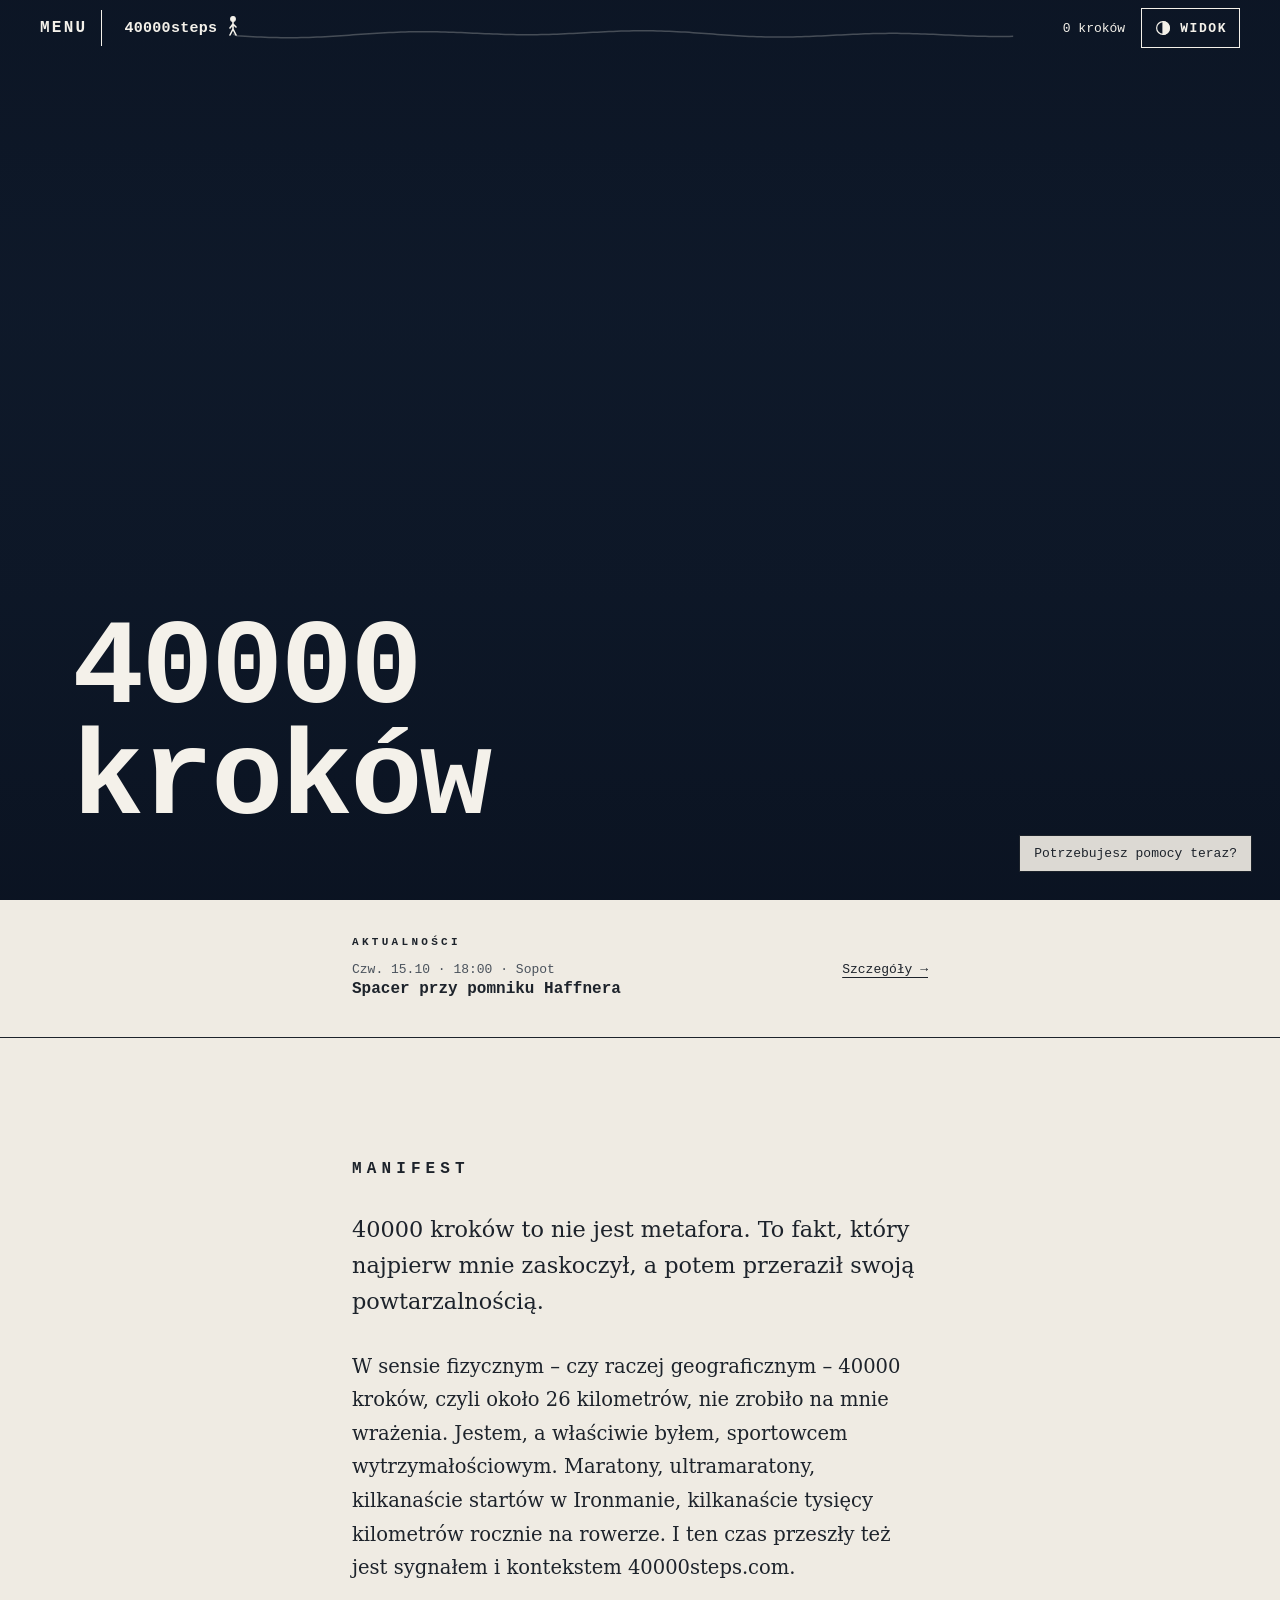
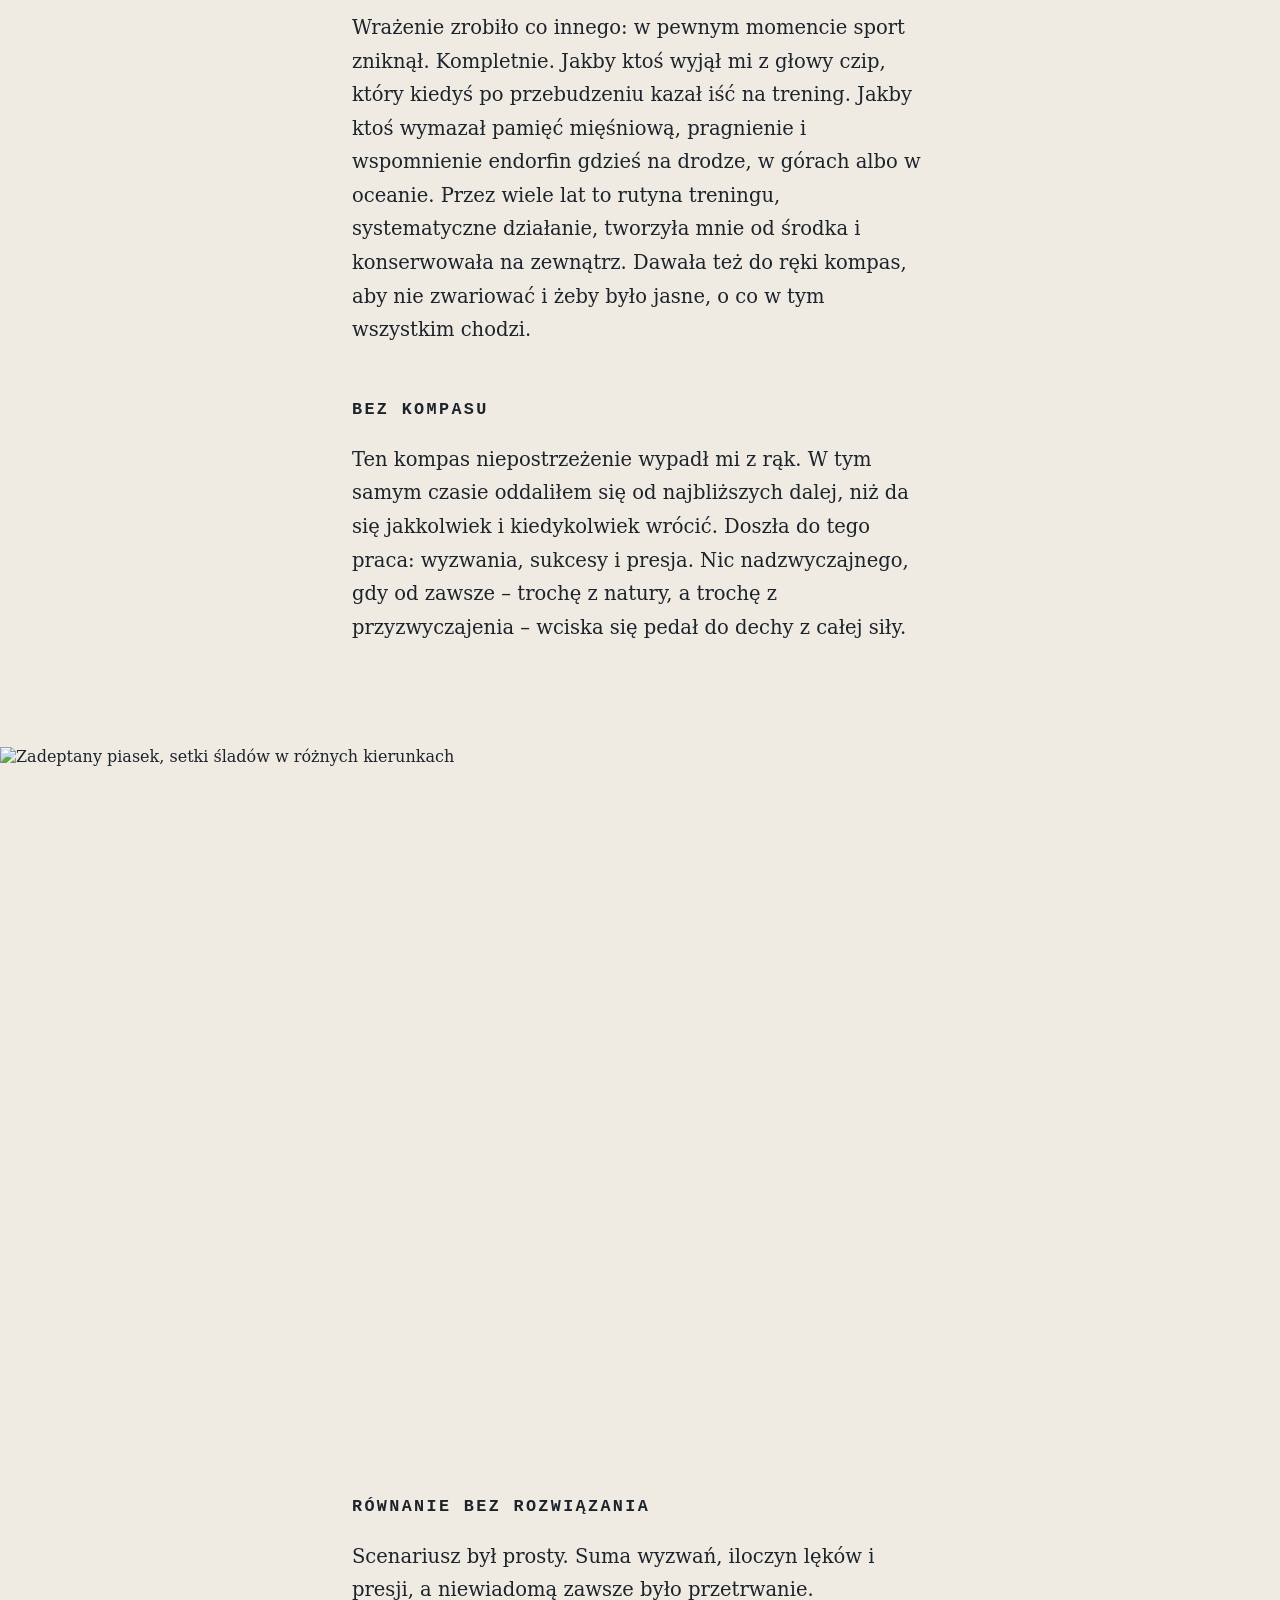
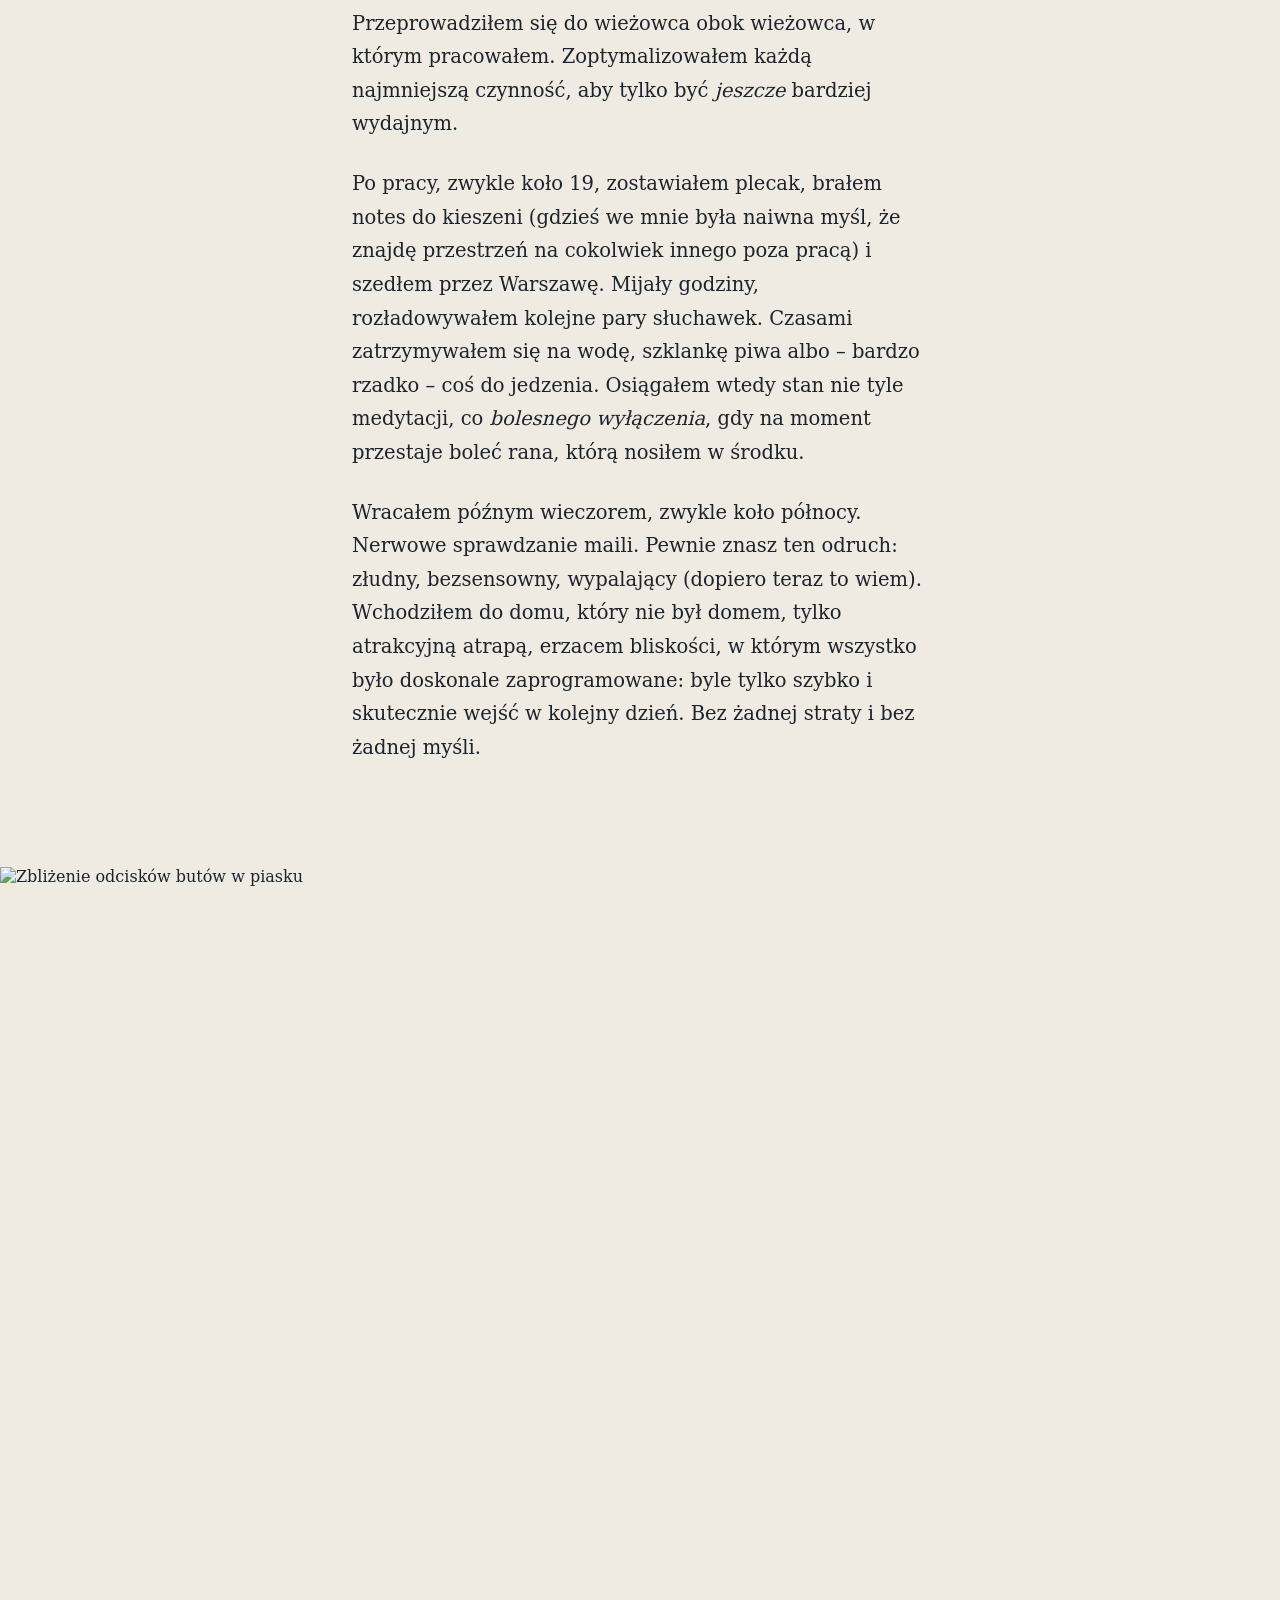
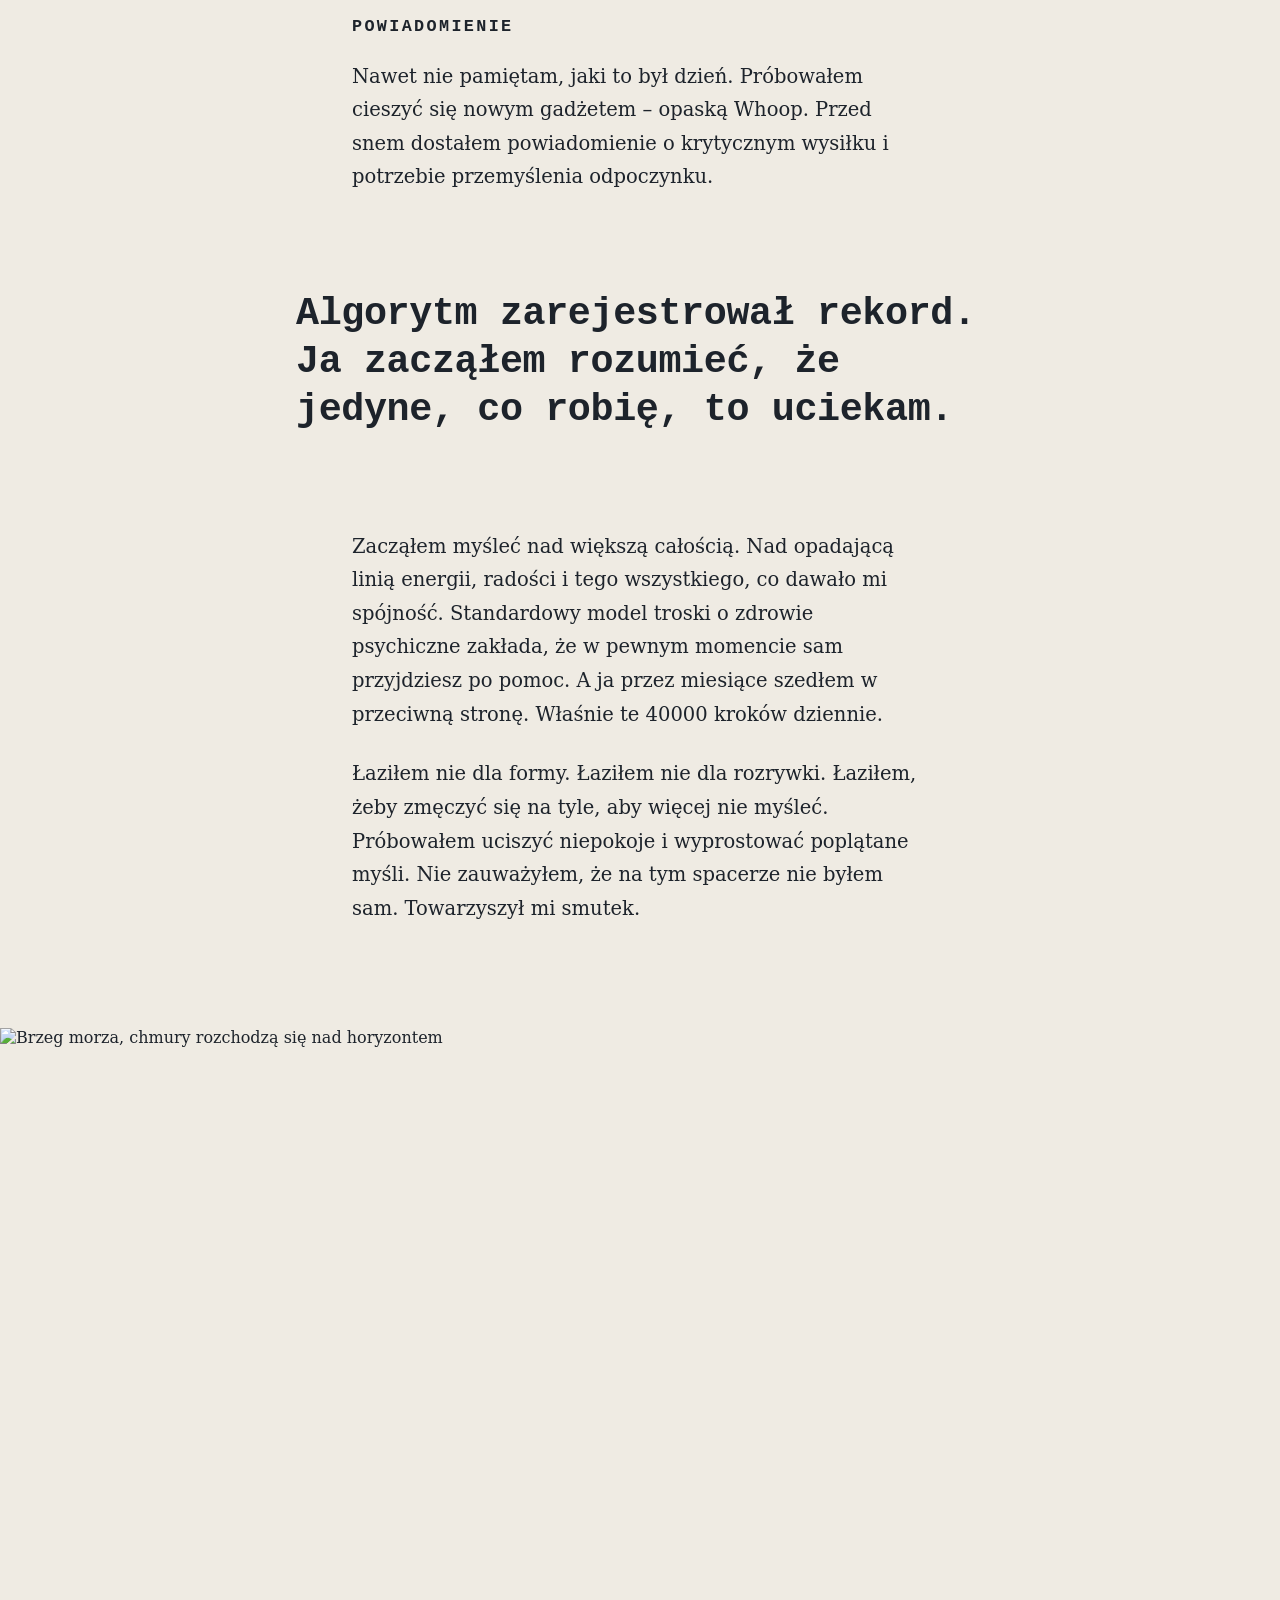
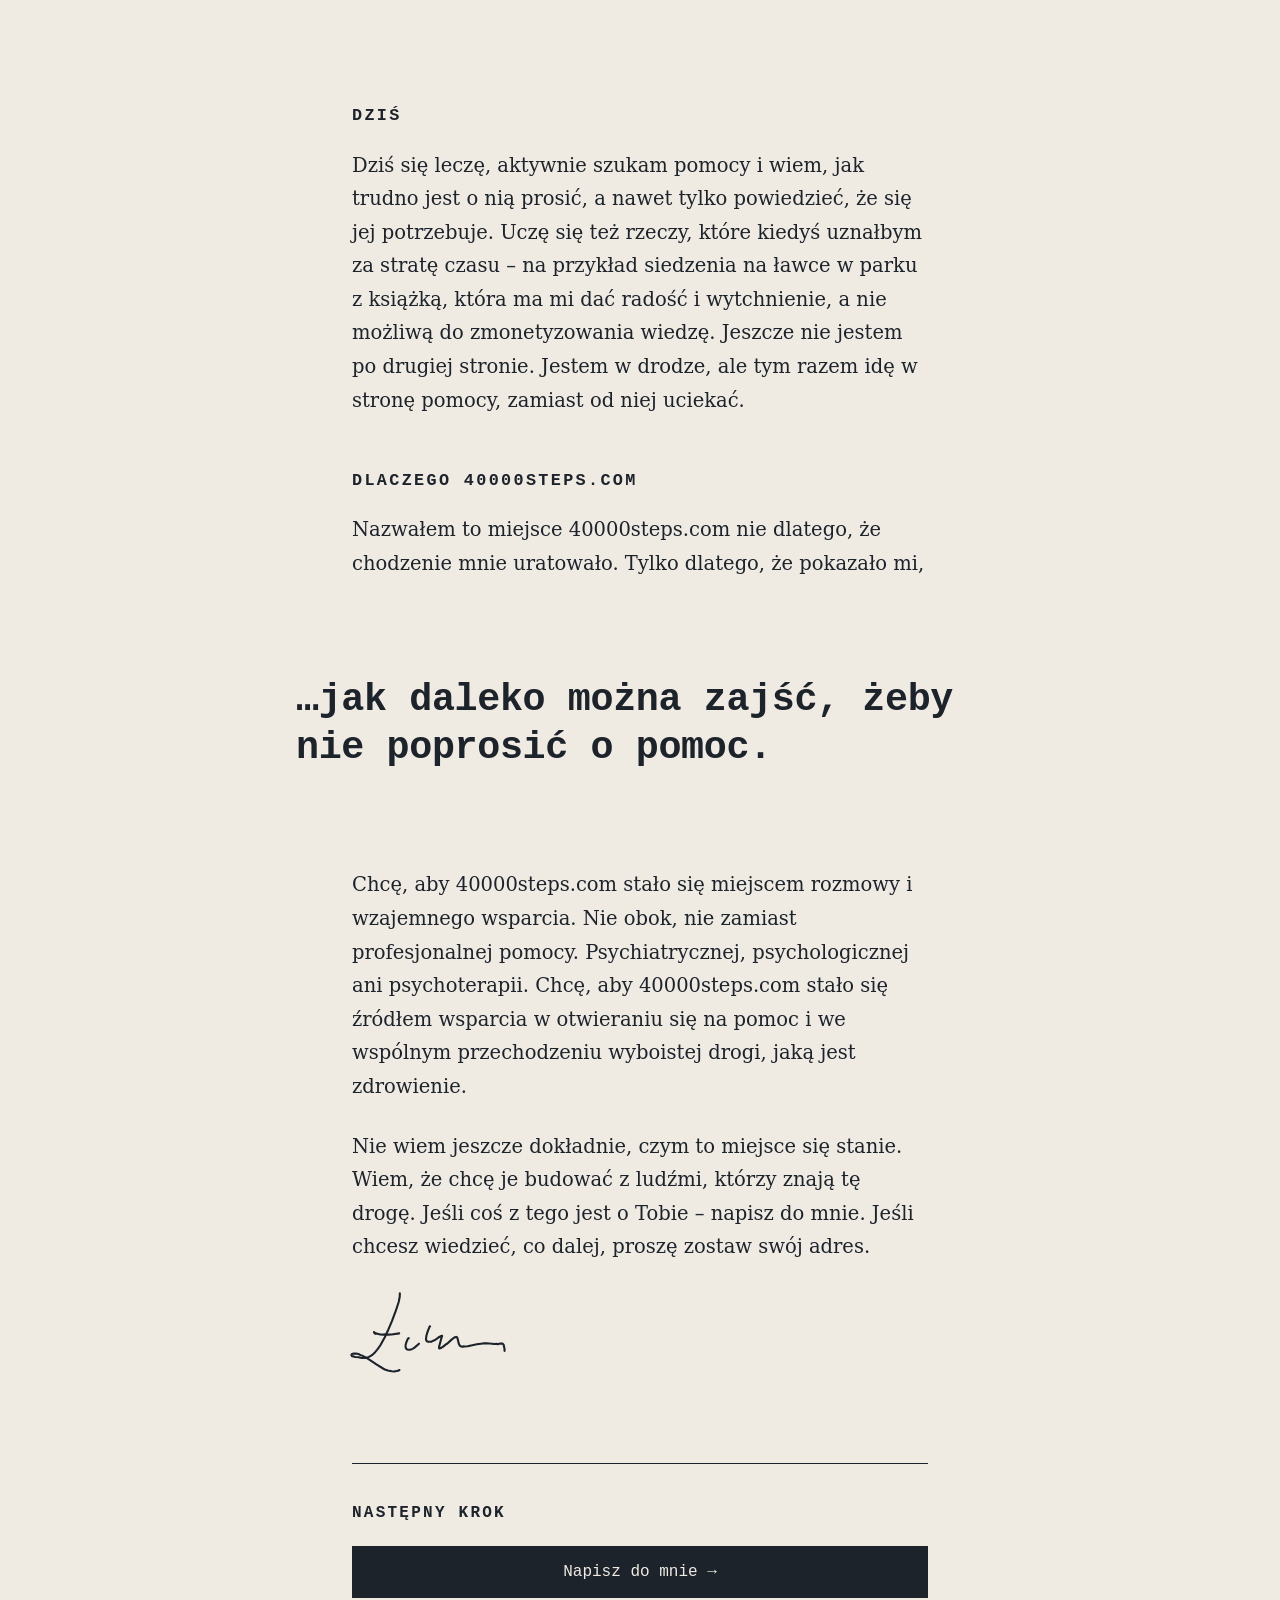
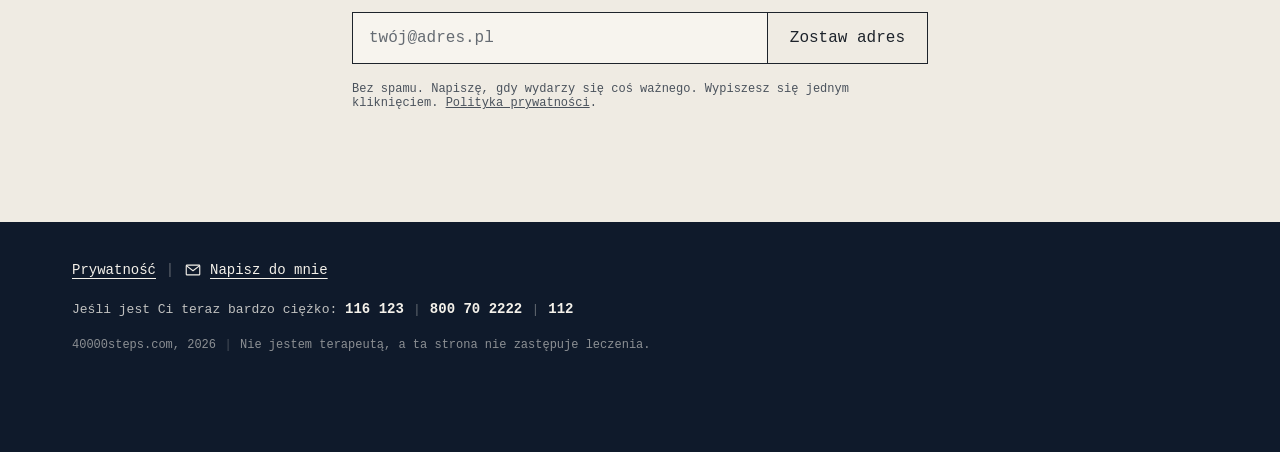
==== commit 88fa261b: "Tryby widoku: nocny i wysoki kontrast (mockup na stronie głównej) Przycisk „Widok” w pasku, panel z " ====
--- a/public/index.html
+++ b/public/index.html
@@ -21,6 +21,16 @@
 <meta name="twitter:card" content="summary_large_image">
 <meta name="robots" content="index, follow, max-image-preview:large">
 <meta name="theme-color" content="#0f1a2b">
+<script>
+/* Tryb widoku ustawiany przed pierwszym renderem, bez mignięcia */
+(function () {
+  var pref = "auto"; try { pref = localStorage.getItem("view") || "auto"; } catch (e) {}
+  var m = function (q) { return window.matchMedia && matchMedia(q).matches; };
+  var t = pref !== "auto" ? pref : m("(prefers-contrast: more)") || m("(forced-colors: active)") ? "contrast" : m("(prefers-color-scheme: dark)") ? "night" : "light";
+  document.documentElement.setAttribute("data-theme", t);
+  document.documentElement.setAttribute("data-view", pref);
+})();
+</script>
 <script type="application/ld+json">
 {
   "@context": "https://schema.org",
@@ -74,17 +84,72 @@
   @font-face { font-family: "Mono"; font-weight: 700; font-display: swap; src: url(/assets/fonts/courier-prime-latin-700-normal.woff2) format("woff2"); unicode-range: U+0000-00FF, U+2000-206F; }
   @font-face { font-family: "Mono"; font-weight: 700; font-display: swap; src: url(/assets/fonts/courier-prime-latin-ext-700-normal.woff2) format("woff2"); unicode-range: U+0100-024F; }
 
+  /* ── Tryby widoku: jasny (domyślny), nocny, wysoki kontrast ── */
   :root {
+    color-scheme: light;
     --sand: #efebe3;
     --sand-deep: #e3ddd1;
     --ink: #1d232b;
     --ink-soft: #4a525c;
     --night: #0f1a2b;
     --paper-on-night: #f4f1ea;
+    --on-night-soft: rgba(244,241,234,.78);
     --line: #1d232b;
+    --field: #f7f4ee;
+    --placeholder: #656b72;
+    --err: #8a2c1f;
+    --bar-bg: rgba(239,235,227,.92);
+    --bar-edge: rgba(29,35,43,.08);
+    --foot-edge: transparent;
+    --img-filter: none;
+    --soft: .7;
     --mono: "Mono", "Courier New", monospace;
     --serif: "Serif", Georgia, serif;
   }
+  :root[data-theme="night"] {
+    color-scheme: dark;
+    --sand: #121924;
+    --sand-deep: #1a2330;
+    --ink: #e6e1d6;
+    --ink-soft: #aab0b8;
+    --night: #0a1019;
+    --paper-on-night: #e6e1d6;
+    --on-night-soft: rgba(230,225,214,.8);
+    --line: #e6e1d6;
+    --field: #1a2330;
+    --placeholder: #8f969e;
+    --err: #f2a493;
+    --bar-bg: rgba(18,25,36,.94);
+    --bar-edge: rgba(230,225,214,.1);
+    --foot-edge: rgba(230,225,214,.12);
+    --img-filter: brightness(.82) saturate(.9);
+    --soft: .78;
+  }
+  :root[data-theme="contrast"] {
+    color-scheme: dark;
+    --sand: #000;
+    --sand-deep: #000;
+    --ink: #fff;
+    --ink-soft: #fff;
+    --night: #000;
+    --paper-on-night: #fff;
+    --on-night-soft: #fff;
+    --line: #fff;
+    --field: #000;
+    --placeholder: #d6d6d6;
+    --err: #ffb3a6;
+    --bar-bg: #000;
+    --bar-edge: #fff;
+    --foot-edge: #fff;
+    --img-filter: none;
+    --soft: 1;
+    --focus: #ffd400;
+  }
+  :focus-visible { outline: 3px solid var(--focus, currentColor); outline-offset: 3px; }
+  :root[data-theme="contrast"] a:not(.wordmark) { text-decoration: underline !important; text-underline-offset: 4px; }
+  :root[data-theme="contrast"] .hero { background-image: linear-gradient(180deg, rgba(0,0,0,.7), rgba(0,0,0,.55) 50%, rgba(0,0,0,.9)), url(/assets/img/hero.jpg) !important; }
+  :root[data-theme="contrast"] .btn, :root[data-theme="contrast"] form.sub input, :root[data-theme="contrast"] .cta, :root[data-theme="contrast"] .news { border-width: 2px; }
+  figure img { filter: var(--img-filter); }
   * { box-sizing: border-box; margin: 0; padding: 0; }
   html { scroll-behavior: smooth; }
   body { background: var(--sand); color: var(--ink); font-family: var(--serif); -webkit-font-smoothing: antialiased; }
@@ -99,7 +164,7 @@
     transition: background .4s, color .4s;
   }
   .bar.dim { background: rgba(15,26,43,.88); backdrop-filter: blur(6px); }
-  .bar.light { background: rgba(239,235,227,.92); color: var(--ink); backdrop-filter: blur(6px); box-shadow: 0 1px 0 rgba(29,35,43,.08); }
+  .bar.light { background: var(--bar-bg); color: var(--ink); backdrop-filter: blur(6px); box-shadow: 0 1px 0 var(--bar-edge); }
   .bar .wordmark { font-family: var(--mono); font-weight: 700; font-size: 15px; letter-spacing: .02em; white-space: nowrap; text-decoration: none; color: inherit; }
   .bar svg { flex: 1; min-width: 0; height: 28px; overflow: visible; }
   .bar .count { font-family: var(--mono); font-size: 13px; white-space: nowrap; min-width: 12ch; text-align: right; font-variant-numeric: tabular-nums; }
@@ -152,10 +217,10 @@
   .btn.solid { background: var(--ink); color: var(--sand); }
   .btn:hover { background: var(--ink); color: var(--sand); }
   form.sub { display: flex; gap: 0; }
-  form.sub input { flex: 1; min-width: 0; font-family: var(--mono); font-size: 1rem; padding: 16px 16px; border: 1.5px solid var(--ink); border-right: 0; background: #f7f4ee; color: var(--ink); }
-  form.sub input::placeholder { color: #8a8f95; }
+  form.sub input { flex: 1; min-width: 0; font-family: var(--mono); font-size: 1rem; padding: 16px 16px; border: 1.5px solid var(--ink); border-right: 0; background: var(--field); color: var(--ink); }
+  form.sub input::placeholder { color: var(--placeholder); opacity: 1; }
   .note.ok { color: var(--ink); font-weight: 700; }
-  .note.err { color: #8a2c1f; }
+  .note.err { color: var(--err); }
   form.sub button[disabled] { opacity: .6; cursor: wait; }
   .note a { color: inherit; }
   .note { font-family: var(--mono); font-size: 12px; color: var(--ink-soft); margin-top: 4px; }
@@ -165,7 +230,7 @@
   .sos {
     position: fixed; right: clamp(12px, 3vw, 28px); bottom: clamp(12px, 3vw, 28px); z-index: 20;
     font-family: var(--mono); font-size: 13px; padding: 10px 14px;
-    background: rgba(239,235,227,.95); color: var(--ink); border: 1.5px solid var(--ink); text-decoration: none;
+    background: var(--bar-bg); color: var(--ink); border: 1.5px solid var(--ink); text-decoration: none;
   }
   .sos:hover { background: var(--ink); color: var(--sand); }
 
@@ -192,12 +257,12 @@
   .panel nav li + li { margin-top: 28px; }
   .panel nav a { display: block; color: inherit; text-decoration: none; }
   .panel nav .t { font-family: var(--mono); font-weight: 700; font-size: clamp(1.7rem, 4vw, 2.1rem); line-height: 1.1; }
-  .panel nav .s { display: block; font-family: var(--serif); font-style: italic; font-size: 1rem; opacity: .7; margin-top: 6px; }
+  .panel nav .s { display: block; font-family: var(--serif); font-style: italic; font-size: 1rem; opacity: var(--soft); margin-top: 6px; }
   .panel nav a:hover .t, .panel nav a:focus-visible .t { text-decoration: underline; text-decoration-thickness: 1.5px; text-underline-offset: 6px; }
   .panel nav a[aria-current="page"] .t::after { content: " ·"; opacity: .5; }
   .panel .foot { margin-top: auto; font-family: var(--mono); font-size: 13px; line-height: 1.7; display: grid; gap: 18px; }
   .panel .foot .links a { color: inherit; opacity: .85; }
-  .panel .foot .crisis { color: rgba(244,241,234,.8); }
+  .panel .foot .crisis { color: var(--on-night-soft); }
   .panel .foot .crisis a { color: var(--paper-on-night); font-weight: 700; font-size: 14px; text-decoration: none; }
   .panel .foot a { color: inherit; }
   .panel .foot .sep { margin: 0 .7em; opacity: .45; }
@@ -217,10 +282,10 @@
   @media (max-width: 600px) { .news-in > div { flex-direction: column; gap: 2px; } }
 
 
-  footer { background: #0f1a2b; color: rgba(244,241,234,.72); font-family: "Mono", "Courier New", monospace; font-size: 13px; line-height: 1.6; padding: 36px clamp(16px, 6vw, 72px) 96px; }
+  footer { background: var(--night); color: var(--on-night-soft); border-top: 1.5px solid var(--foot-edge); font-family: "Mono", "Courier New", monospace; font-size: 13px; line-height: 1.6; padding: 36px clamp(16px, 6vw, 72px) 96px; }
   footer .foot-in { display: grid; gap: 16px; justify-items: start; }
   footer p { margin: 0; font-size: 13px; line-height: 1.6; color: inherit; }
-  footer a { color: #f4f1ea; }
+  footer a { color: var(--paper-on-night); }
   footer .foot-links { display: flex; align-items: center; flex-wrap: wrap; font-size: 14px; }
   footer .foot-links a { text-decoration: underline; text-decoration-thickness: 1px; text-underline-offset: 4px; }
   footer .foot-links a:hover, footer .foot-links a:focus-visible { text-decoration-thickness: 2px; }
@@ -230,9 +295,26 @@
   footer .foot-help a { text-decoration: none; font-weight: 700; font-size: 14px; }
   footer .nums { white-space: nowrap; }
   footer .sep { margin: 0 .7em; opacity: .45; }
-  footer .foot-meta { font-size: 12px; opacity: .55; }
+  footer .foot-meta { font-size: 12px; opacity: var(--soft); }
   @media (max-width: 600px) { footer .nums { display: block; margin-top: 2px; } }
   .cta { margin-bottom: clamp(72px, 10vw, 112px); }
+
+  /* ── Przełącznik widoku ── */
+  .view-btn { flex: none; display: inline-flex; align-items: center; gap: 8px; min-height: 40px; padding: 0 12px; font-family: var(--mono); font-weight: 700; font-size: 13px; letter-spacing: .12em; text-transform: uppercase; color: inherit; background: none; border: 1.5px solid currentColor; cursor: pointer; line-height: 1; }
+  .view-btn svg { width: 18px; height: 18px; flex: none; }
+  .view-btn:hover span, .view-btn[aria-expanded="true"] span { text-decoration: underline; text-underline-offset: 4px; }
+  .view-pop { position: fixed; z-index: 30; top: 64px; right: clamp(16px, 4vw, 40px); width: min(340px, calc(100vw - 32px)); background: var(--sand); color: var(--ink); border: 1.5px solid var(--ink); padding: 18px 20px 8px; box-shadow: 0 12px 32px rgba(0,0,0,.18); }
+  .view-pop[hidden] { display: none; }
+  .view-pop fieldset { border: 0; }
+  .view-pop legend { font-family: var(--mono); font-weight: 700; font-size: 11px; letter-spacing: .3em; text-transform: uppercase; margin-bottom: 8px; }
+  .view-pop label { display: grid; grid-template-columns: 22px 1fr; gap: 2px 12px; align-items: start; padding: 13px 0; border-top: 1px solid color-mix(in srgb, var(--ink) 18%, transparent); cursor: pointer; }
+  .view-pop input { appearance: none; -webkit-appearance: none; width: 20px; height: 20px; margin-top: 1px; border: 2px solid var(--ink); border-radius: 50%; background: transparent; cursor: pointer; }
+  .view-pop input:checked { background: radial-gradient(circle, var(--ink) 0 4.5px, transparent 5px); }
+  .view-pop .vt { font-family: var(--mono); font-weight: 700; font-size: 15px; }
+  .view-pop .vs { grid-column: 2; font-family: var(--serif); font-style: italic; font-size: .95rem; color: var(--ink-soft); line-height: 1.35; }
+  :root[data-theme="contrast"] .view-pop { border-width: 2px; box-shadow: none; }
+  :root[data-theme="contrast"] .view-pop label { border-top-color: #fff; }
+  @media (max-width: 480px) { .view-btn { padding: 0 10px; letter-spacing: .08em; } }
 </style>
 </head>
 <body>
@@ -249,7 +331,21 @@
     </g>
   </svg>
   <span class="count" id="count">0 kroków</span>
+  <button class="view-btn" id="viewBtn" type="button" aria-controls="viewPop" aria-expanded="false" title="Wygląd strony: tryb nocny, wysoki kontrast">
+    <svg viewBox="0 0 24 24" aria-hidden="true" fill="none" stroke="currentColor" stroke-width="1.6"><circle cx="12" cy="12" r="8.5"/><path d="M12 3.5a8.5 8.5 0 0 1 0 17z" fill="currentColor"/></svg>
+    <span>Widok</span>
+  </button>
 </header>
+
+<div class="view-pop" id="viewPop" role="dialog" aria-label="Wygląd strony" hidden>
+  <fieldset>
+    <legend>Wygląd strony</legend>
+    <label><input type="radio" name="view" value="auto"><span class="vt">Automatycznie</span><span class="vs">Tak jak w ustawieniach telefonu lub komputera</span></label>
+    <label><input type="radio" name="view" value="light"><span class="vt">Jasny</span><span class="vs">Piasek i atrament, na dzień</span></label>
+    <label><input type="radio" name="view" value="night"><span class="vt">Nocny</span><span class="vs">Ciemne tło, łagodniejsze dla oczu po zmroku</span></label>
+    <label><input type="radio" name="view" value="contrast"><span class="vt">Wysoki kontrast</span><span class="vs">Biel na czerni, największa czytelność</span></label>
+  </fieldset>
+</div>
 
 <section class="hero" id="top">
   <h1>40000<br>kroków</h1>
@@ -463,5 +559,34 @@
   panel.addEventListener('click', function (e) { var a = e.target.closest('a'); if (a && a.getAttribute('href').charAt(0) === '#') shut(); });
 })();
 </script>
+<script>
+(function () {
+  var root = document.documentElement, btn = document.getElementById('viewBtn'),
+      pop = document.getElementById('viewPop'), meta = document.querySelector('meta[name="theme-color"]');
+  if (!btn) return;
+  var colors = { light: '#0f1a2b', night: '#121924', contrast: '#000000' };
+  var mq = function (q) { return window.matchMedia ? matchMedia(q) : { matches: false, addEventListener: function () {} }; };
+  var dark = mq('(prefers-color-scheme: dark)'), more = mq('(prefers-contrast: more)'), forced = mq('(forced-colors: active)');
+  function pref() { try { return localStorage.getItem('view') || 'auto'; } catch (e) { return 'auto'; } }
+  function apply(p) {
+    var t = p !== 'auto' ? p : (more.matches || forced.matches) ? 'contrast' : dark.matches ? 'night' : 'light';
+    root.setAttribute('data-theme', t); root.setAttribute('data-view', p);
+    if (meta) meta.setAttribute('content', colors[t]);
+    var r = pop.querySelector('input[value="' + p + '"]'); if (r) r.checked = true;
+  }
+  [dark, more, forced].forEach(function (m) { if (m.addEventListener) m.addEventListener('change', function () { if (pref() === 'auto') apply('auto'); }); });
+  pop.addEventListener('change', function (e) {
+    if (e.target.name !== 'view') return;
+    try { localStorage.setItem('view', e.target.value); } catch (err) {}
+    apply(e.target.value);
+  });
+  function open() { pop.hidden = false; btn.setAttribute('aria-expanded', 'true'); (pop.querySelector('input:checked') || pop.querySelector('input')).focus(); }
+  function shut(back) { pop.hidden = true; btn.setAttribute('aria-expanded', 'false'); if (back) btn.focus(); }
+  btn.addEventListener('click', function () { pop.hidden ? open() : shut(); });
+  document.addEventListener('click', function (e) { if (!pop.hidden && !pop.contains(e.target) && !btn.contains(e.target)) shut(); });
+  document.addEventListener('keydown', function (e) { if (e.key === 'Escape' && !pop.hidden) shut(true); });
+  apply(pref());
+})();
+</script>
 </body>
 </html>
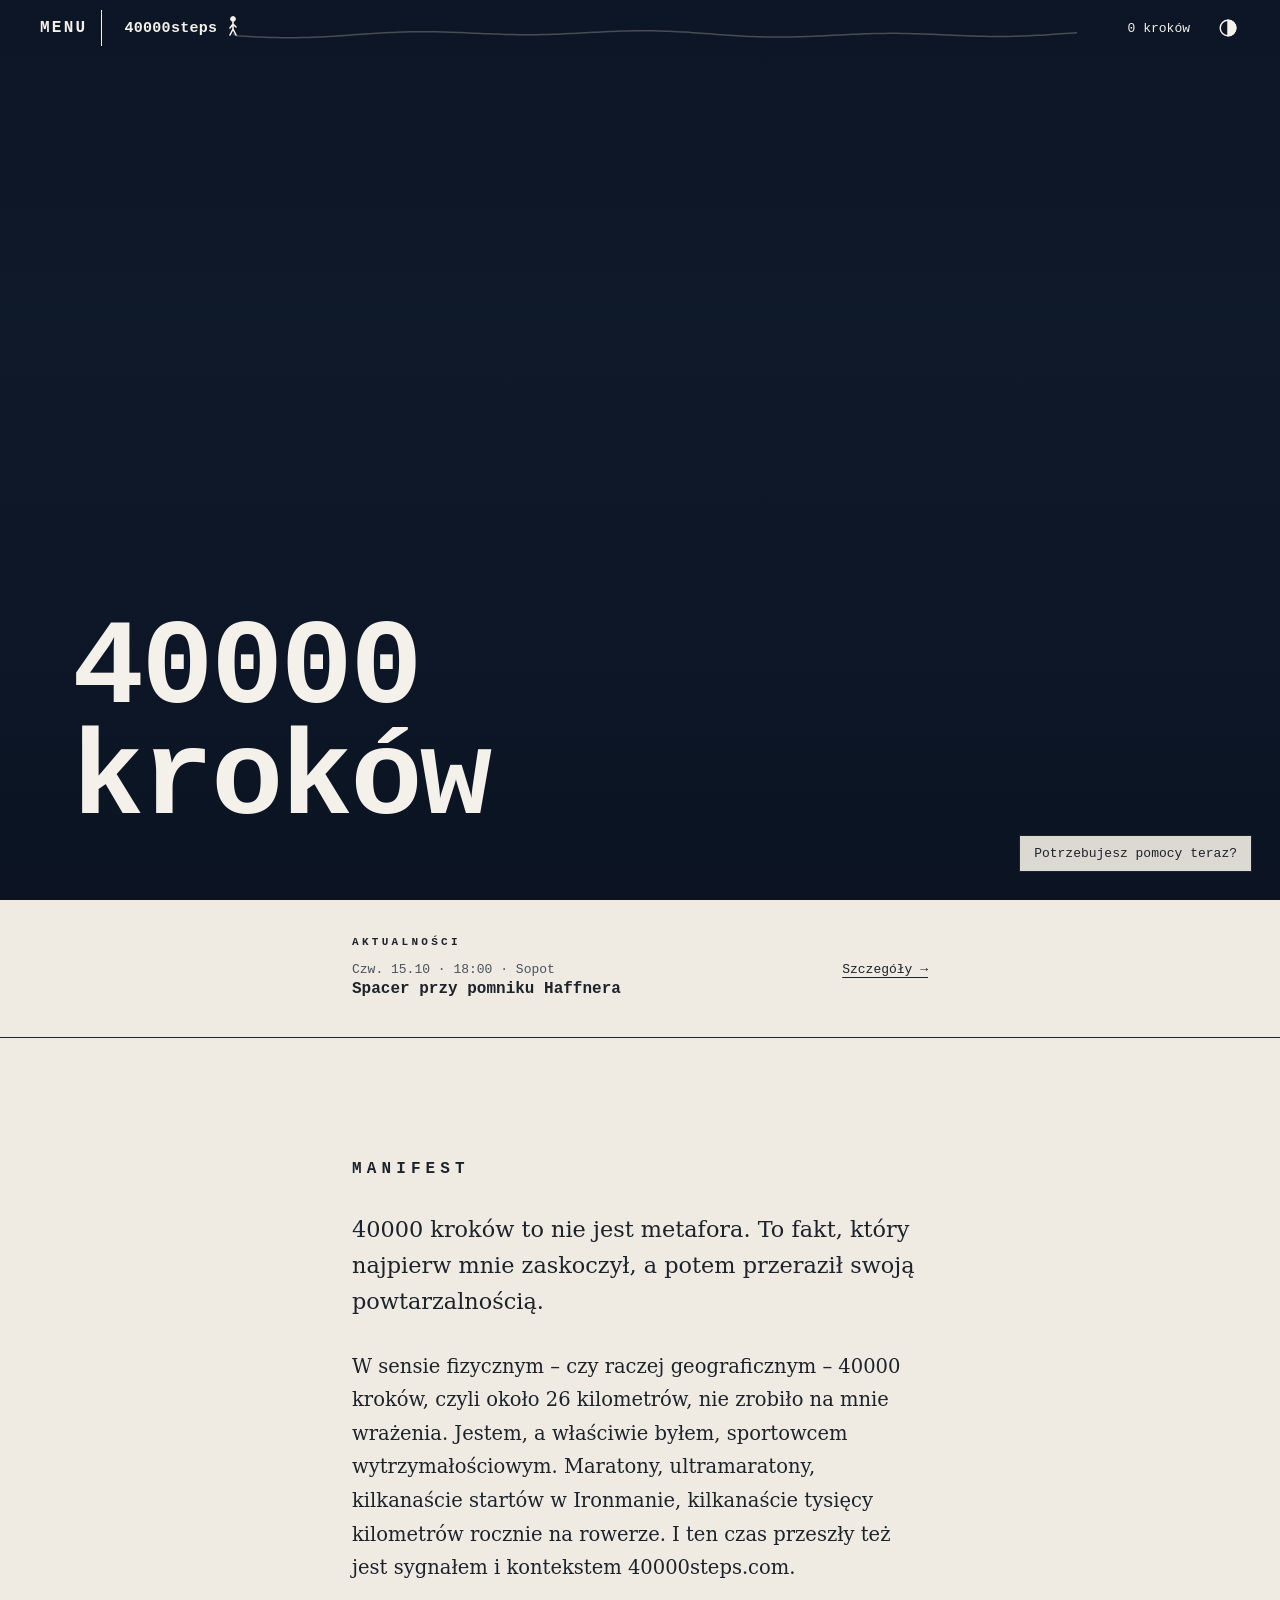
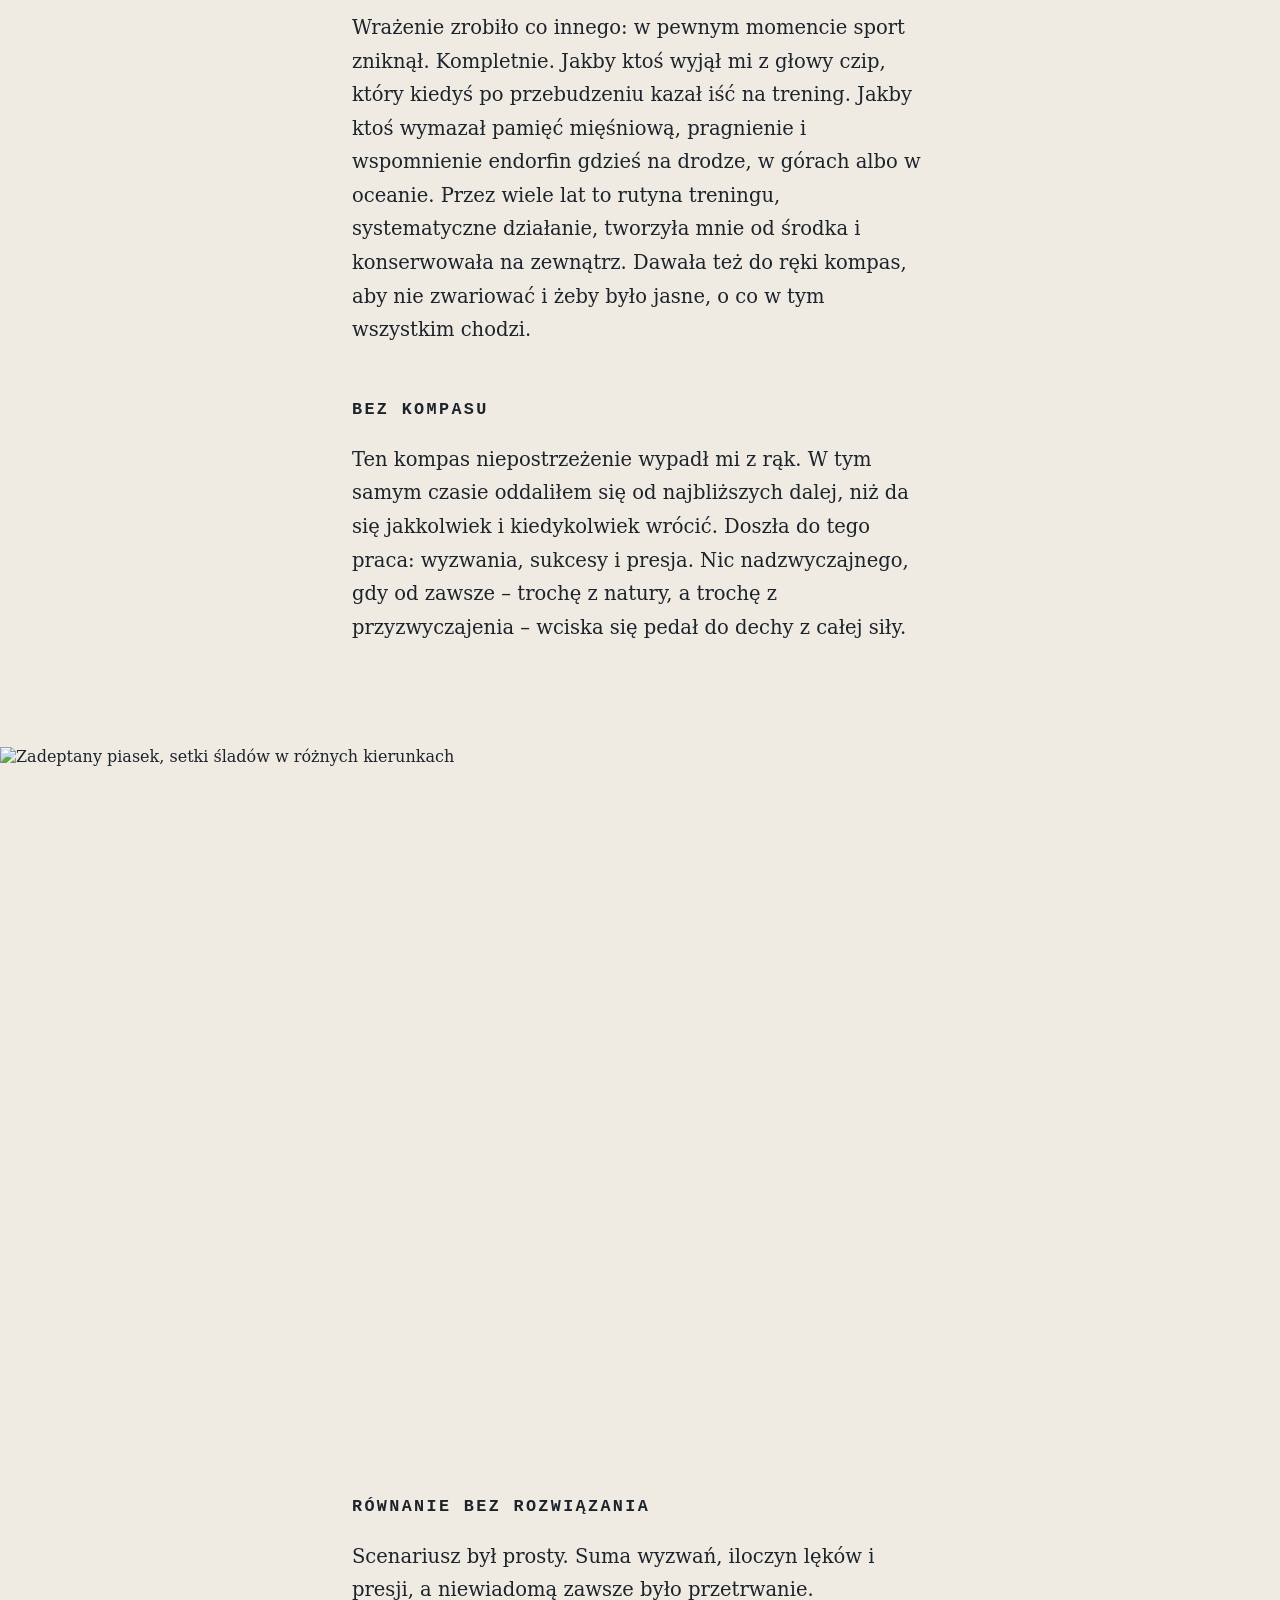
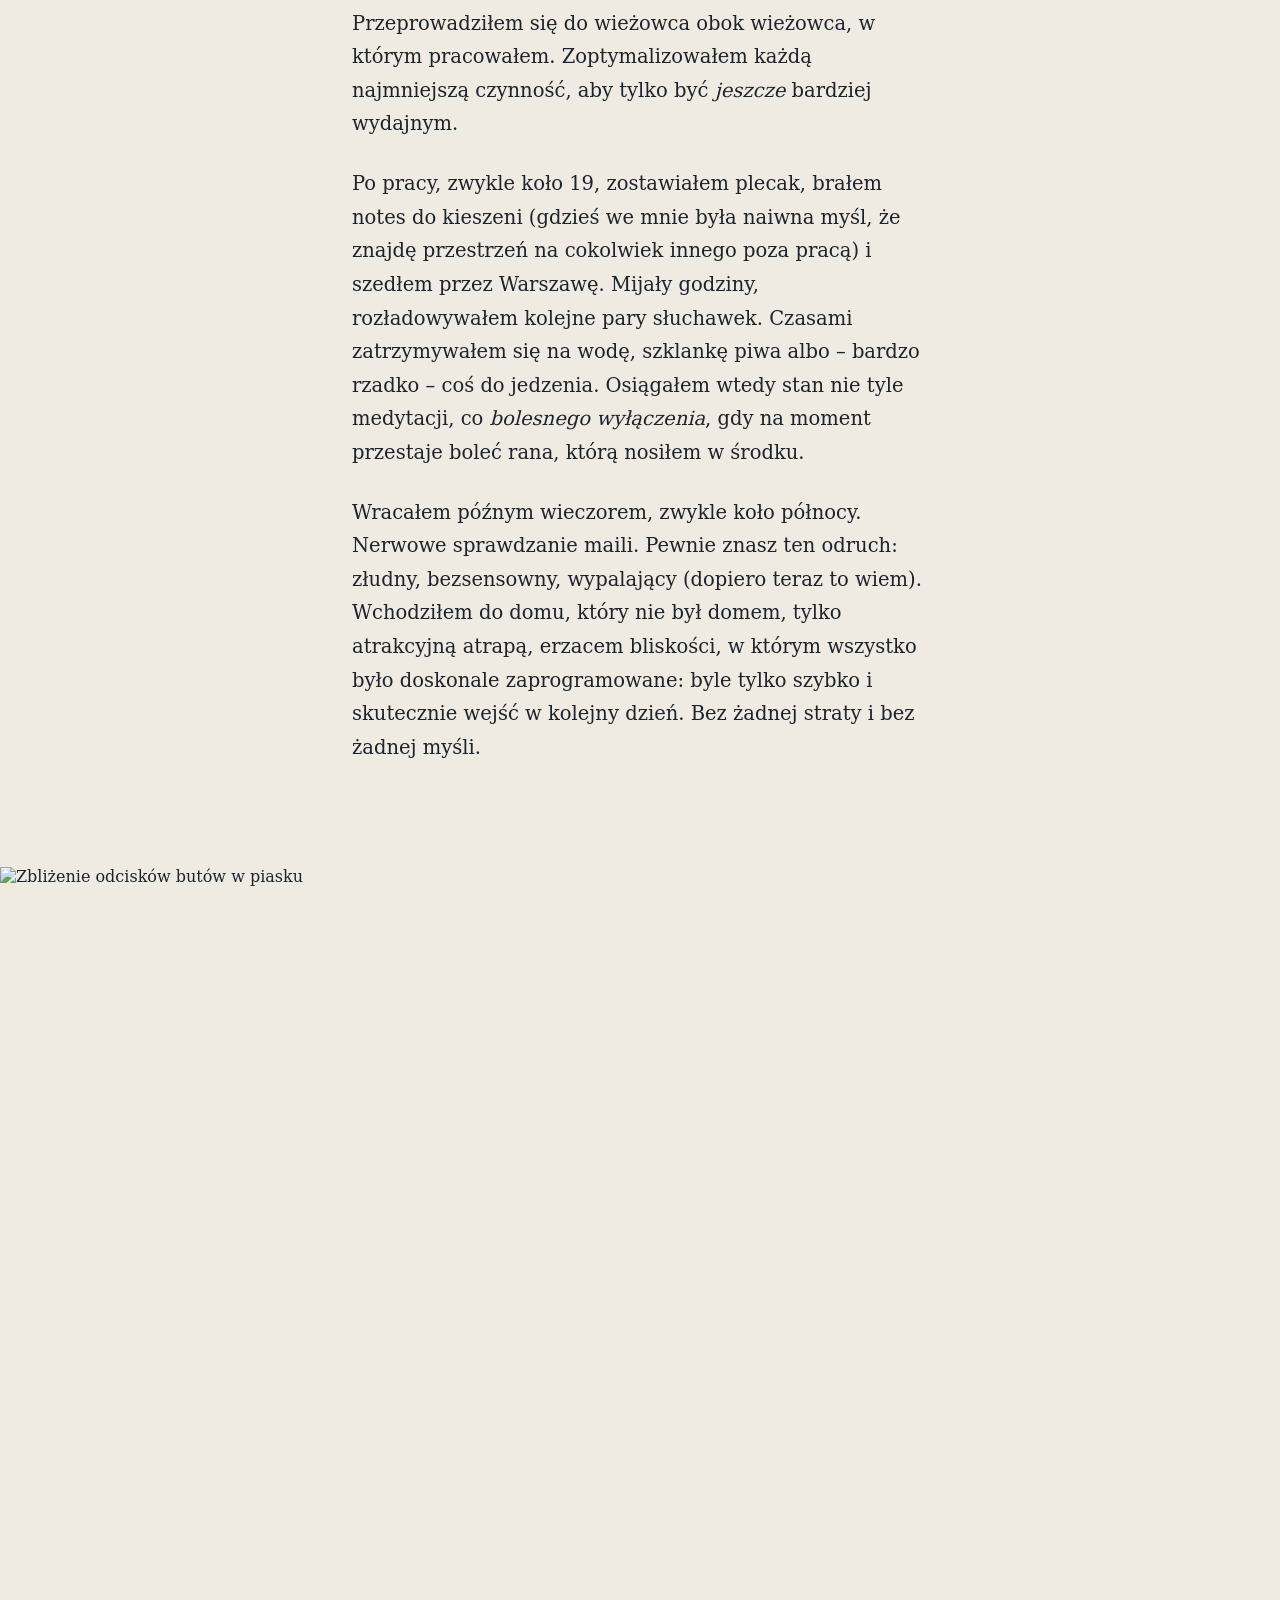
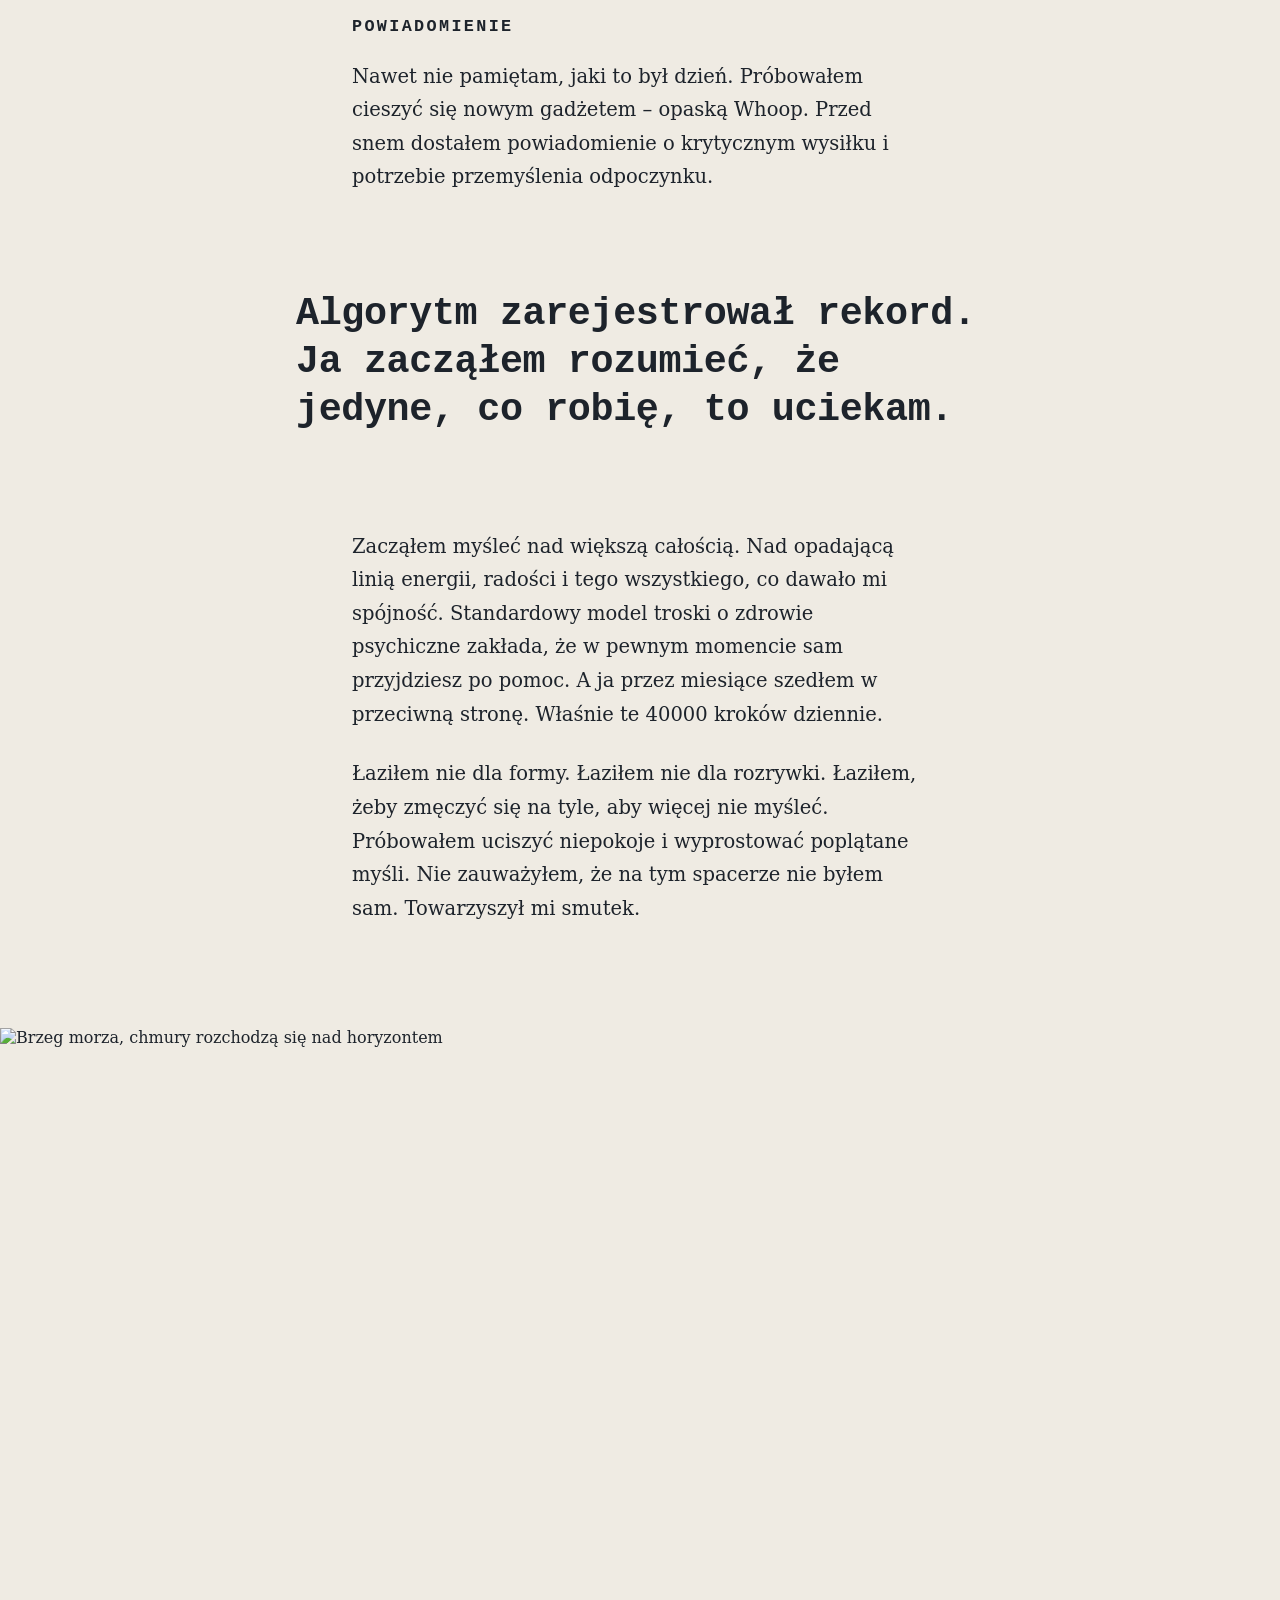
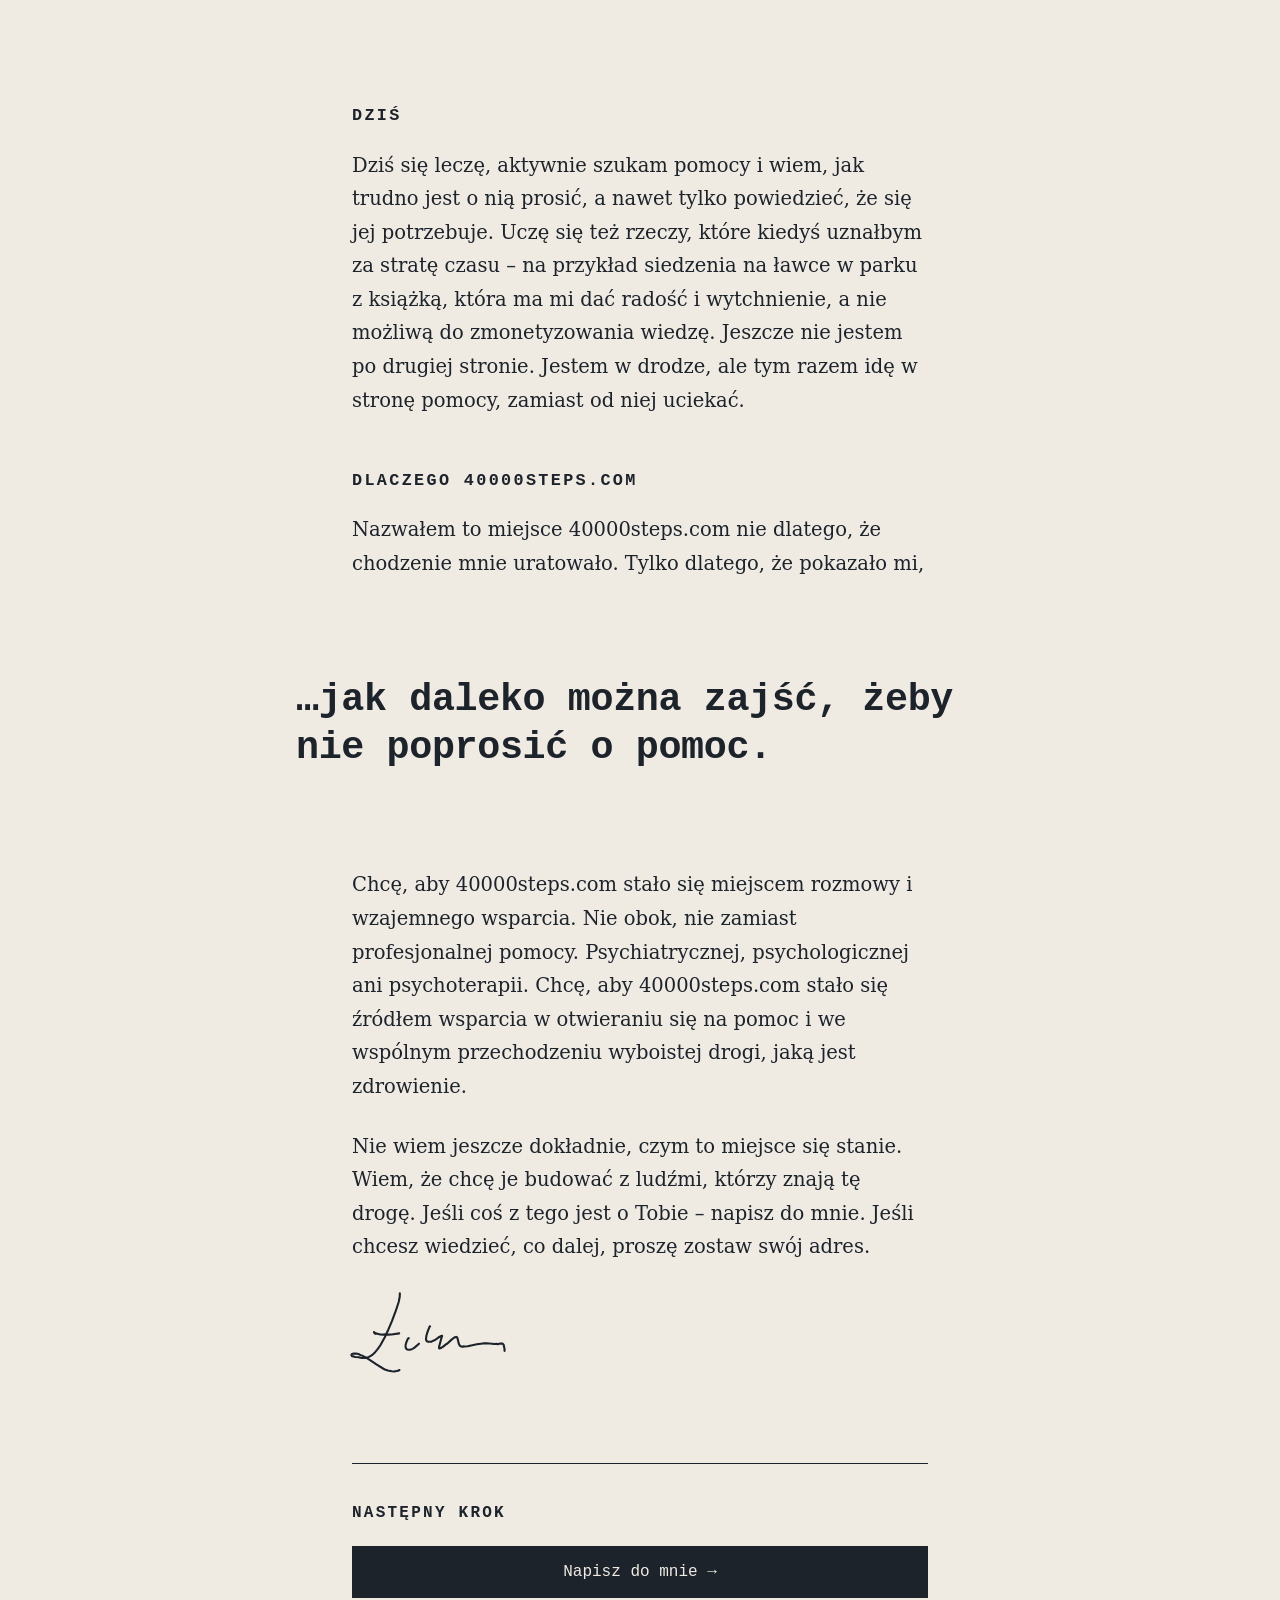
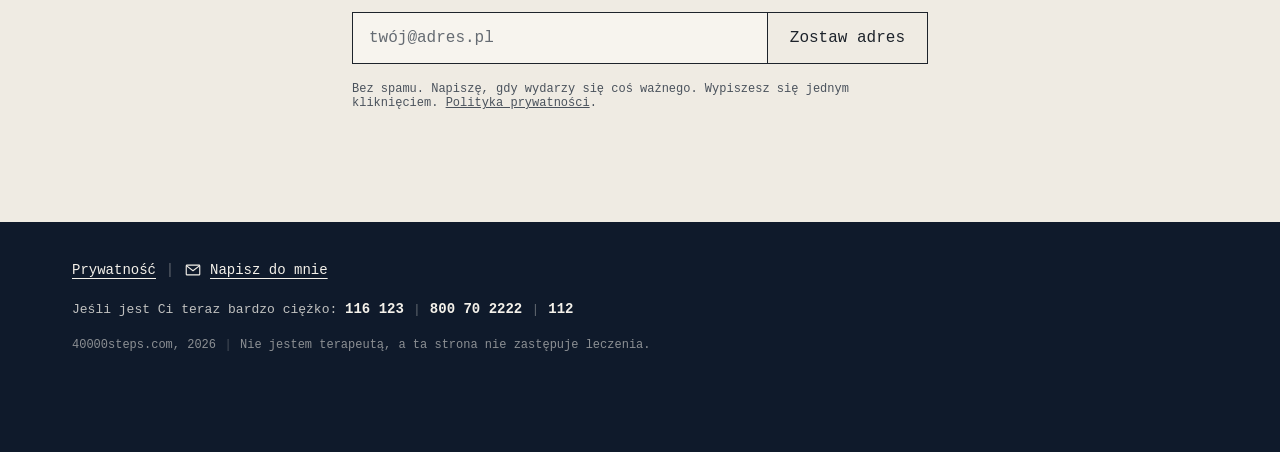
==== commit 868395f1: "Przełącznik widoku: sama ikona, bez napisu Co-Authored-By: Claude Opus 5.5 <noreply@anthropic.com> C" ====
--- a/public/index.html
+++ b/public/index.html
@@ -300,9 +300,10 @@
   .cta { margin-bottom: clamp(72px, 10vw, 112px); }
 
   /* ── Przełącznik widoku ── */
-  .view-btn { flex: none; display: inline-flex; align-items: center; gap: 8px; min-height: 40px; padding: 0 12px; font-family: var(--mono); font-weight: 700; font-size: 13px; letter-spacing: .12em; text-transform: uppercase; color: inherit; background: none; border: 1.5px solid currentColor; cursor: pointer; line-height: 1; }
-  .view-btn svg { width: 18px; height: 18px; flex: none; }
-  .view-btn:hover span, .view-btn[aria-expanded="true"] span { text-decoration: underline; text-underline-offset: 4px; }
+  .view-btn { flex: none; display: inline-flex; align-items: center; justify-content: center; width: 44px; height: 44px; margin-right: -10px; color: inherit; background: none; border: 0; border-radius: 50%; cursor: pointer; }
+  .view-btn svg { width: 22px; height: 22px; flex: none; transition: transform .3s; }
+  .view-btn:hover svg, .view-btn[aria-expanded="true"] svg { transform: rotate(180deg); }
+  @media (prefers-reduced-motion: reduce) { .view-btn svg { transition: none; } }
   .view-pop { position: fixed; z-index: 30; top: 64px; right: clamp(16px, 4vw, 40px); width: min(340px, calc(100vw - 32px)); background: var(--sand); color: var(--ink); border: 1.5px solid var(--ink); padding: 18px 20px 8px; box-shadow: 0 12px 32px rgba(0,0,0,.18); }
   .view-pop[hidden] { display: none; }
   .view-pop fieldset { border: 0; }
@@ -314,7 +315,6 @@
   .view-pop .vs { grid-column: 2; font-family: var(--serif); font-style: italic; font-size: .95rem; color: var(--ink-soft); line-height: 1.35; }
   :root[data-theme="contrast"] .view-pop { border-width: 2px; box-shadow: none; }
   :root[data-theme="contrast"] .view-pop label { border-top-color: #fff; }
-  @media (max-width: 480px) { .view-btn { padding: 0 10px; letter-spacing: .08em; } }
 </style>
 </head>
 <body>
@@ -331,9 +331,8 @@
     </g>
   </svg>
   <span class="count" id="count">0 kroków</span>
-  <button class="view-btn" id="viewBtn" type="button" aria-controls="viewPop" aria-expanded="false" title="Wygląd strony: tryb nocny, wysoki kontrast">
+  <button class="view-btn" id="viewBtn" type="button" aria-controls="viewPop" aria-expanded="false" aria-label="Wygląd strony: jasny, nocny, wysoki kontrast" title="Wygląd strony">
     <svg viewBox="0 0 24 24" aria-hidden="true" fill="none" stroke="currentColor" stroke-width="1.6"><circle cx="12" cy="12" r="8.5"/><path d="M12 3.5a8.5 8.5 0 0 1 0 17z" fill="currentColor"/></svg>
-    <span>Widok</span>
   </button>
 </header>
 
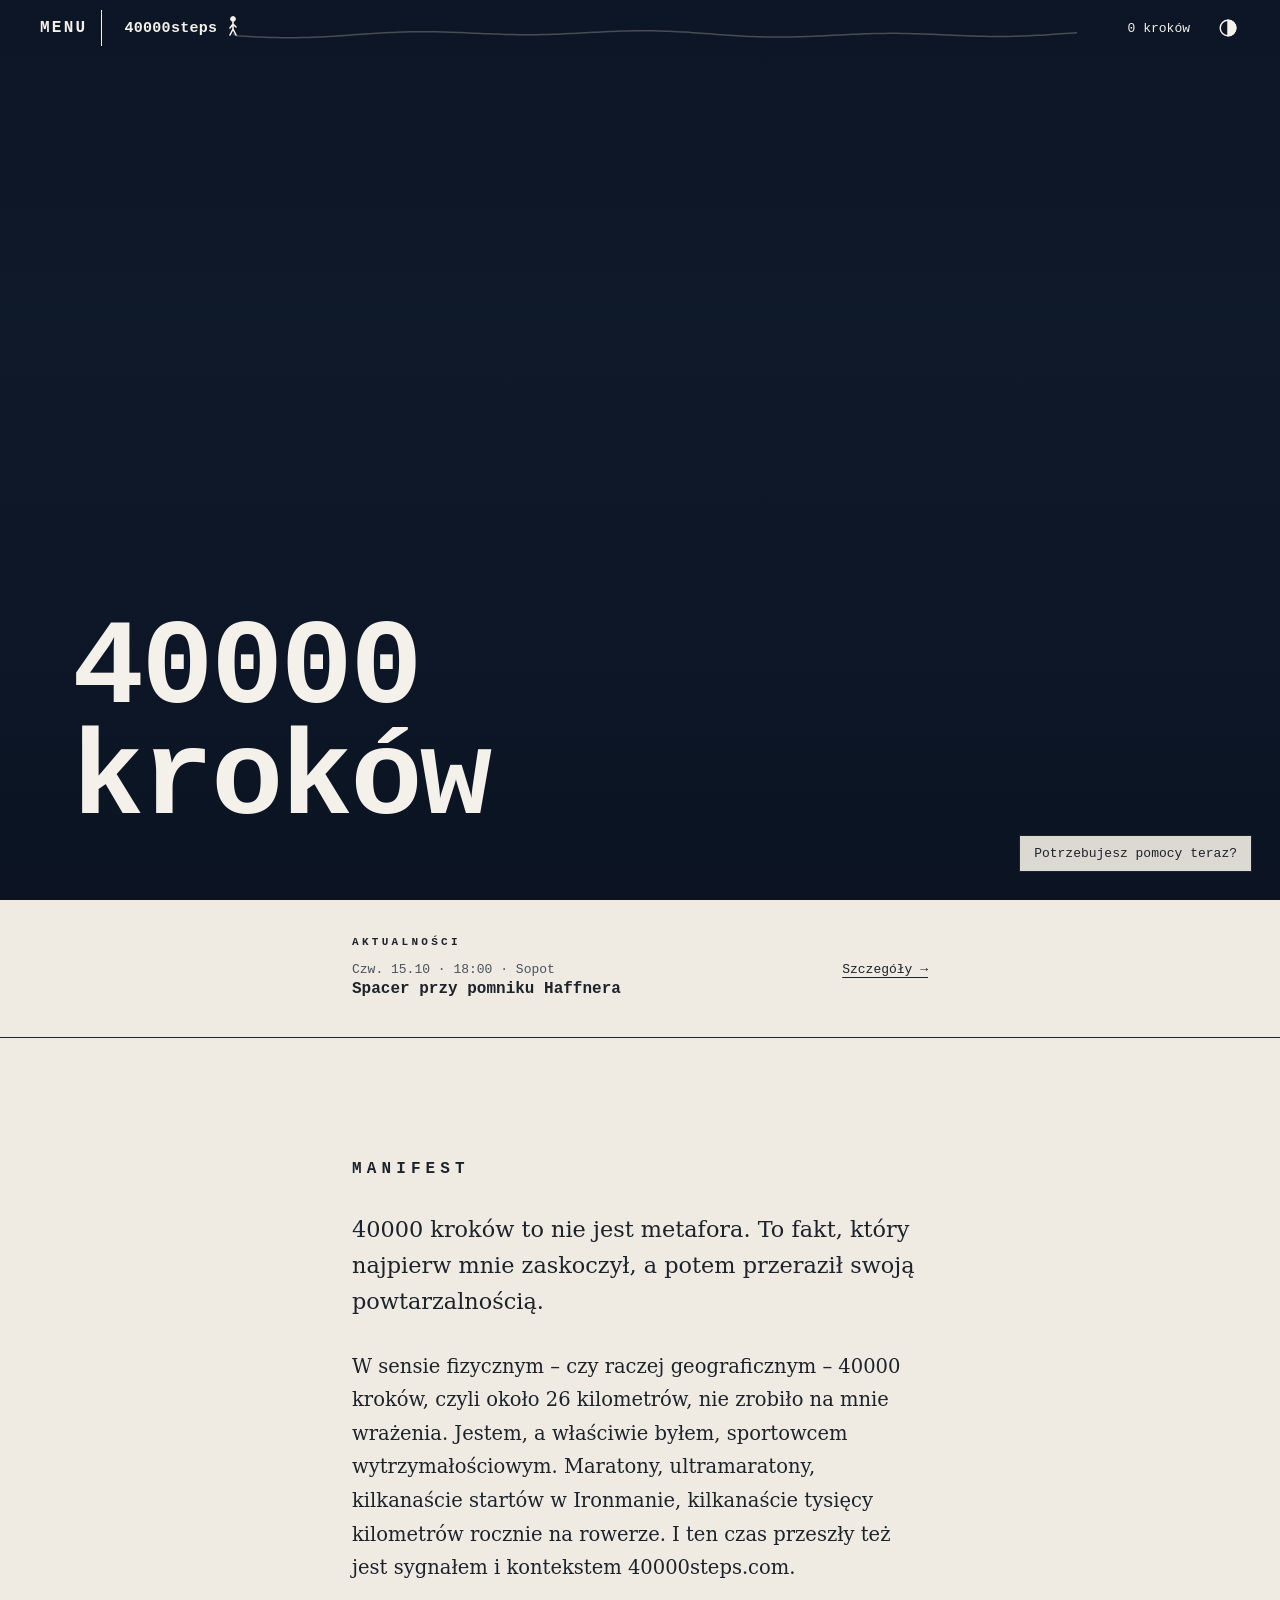
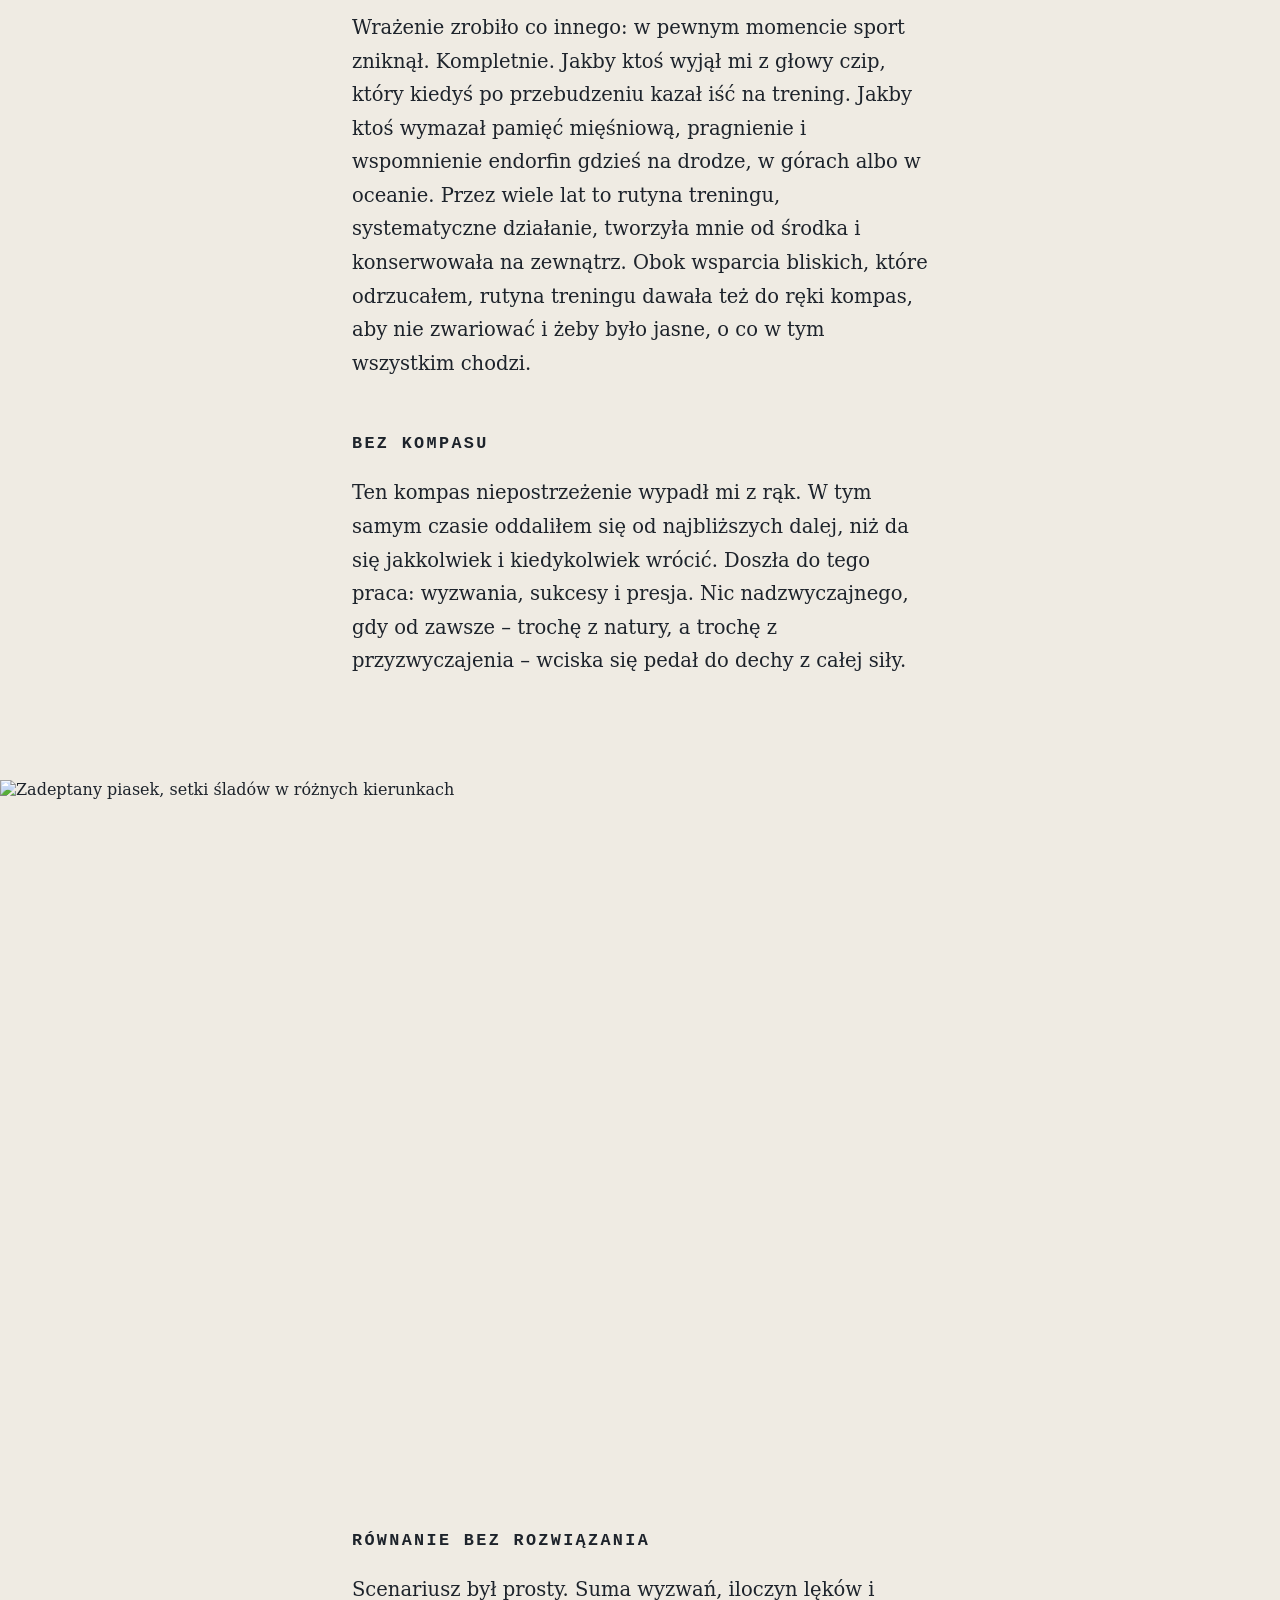
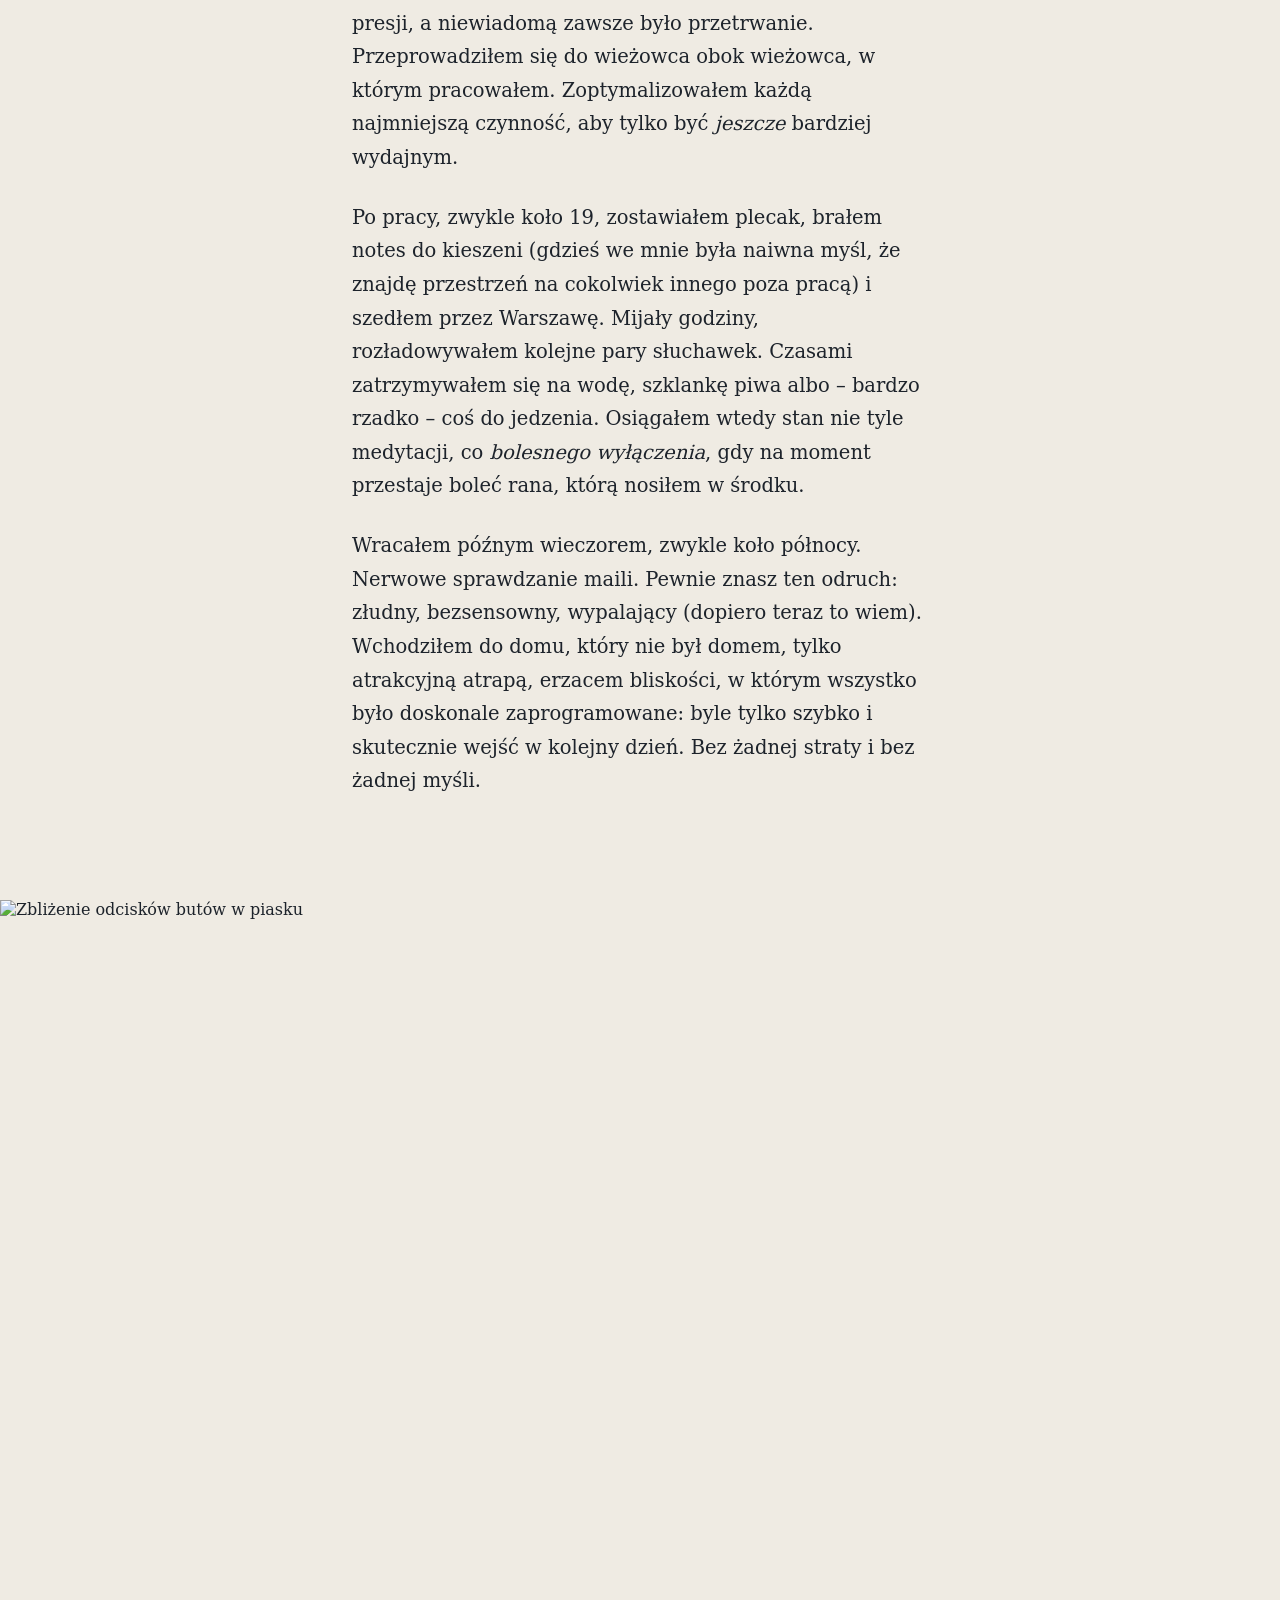
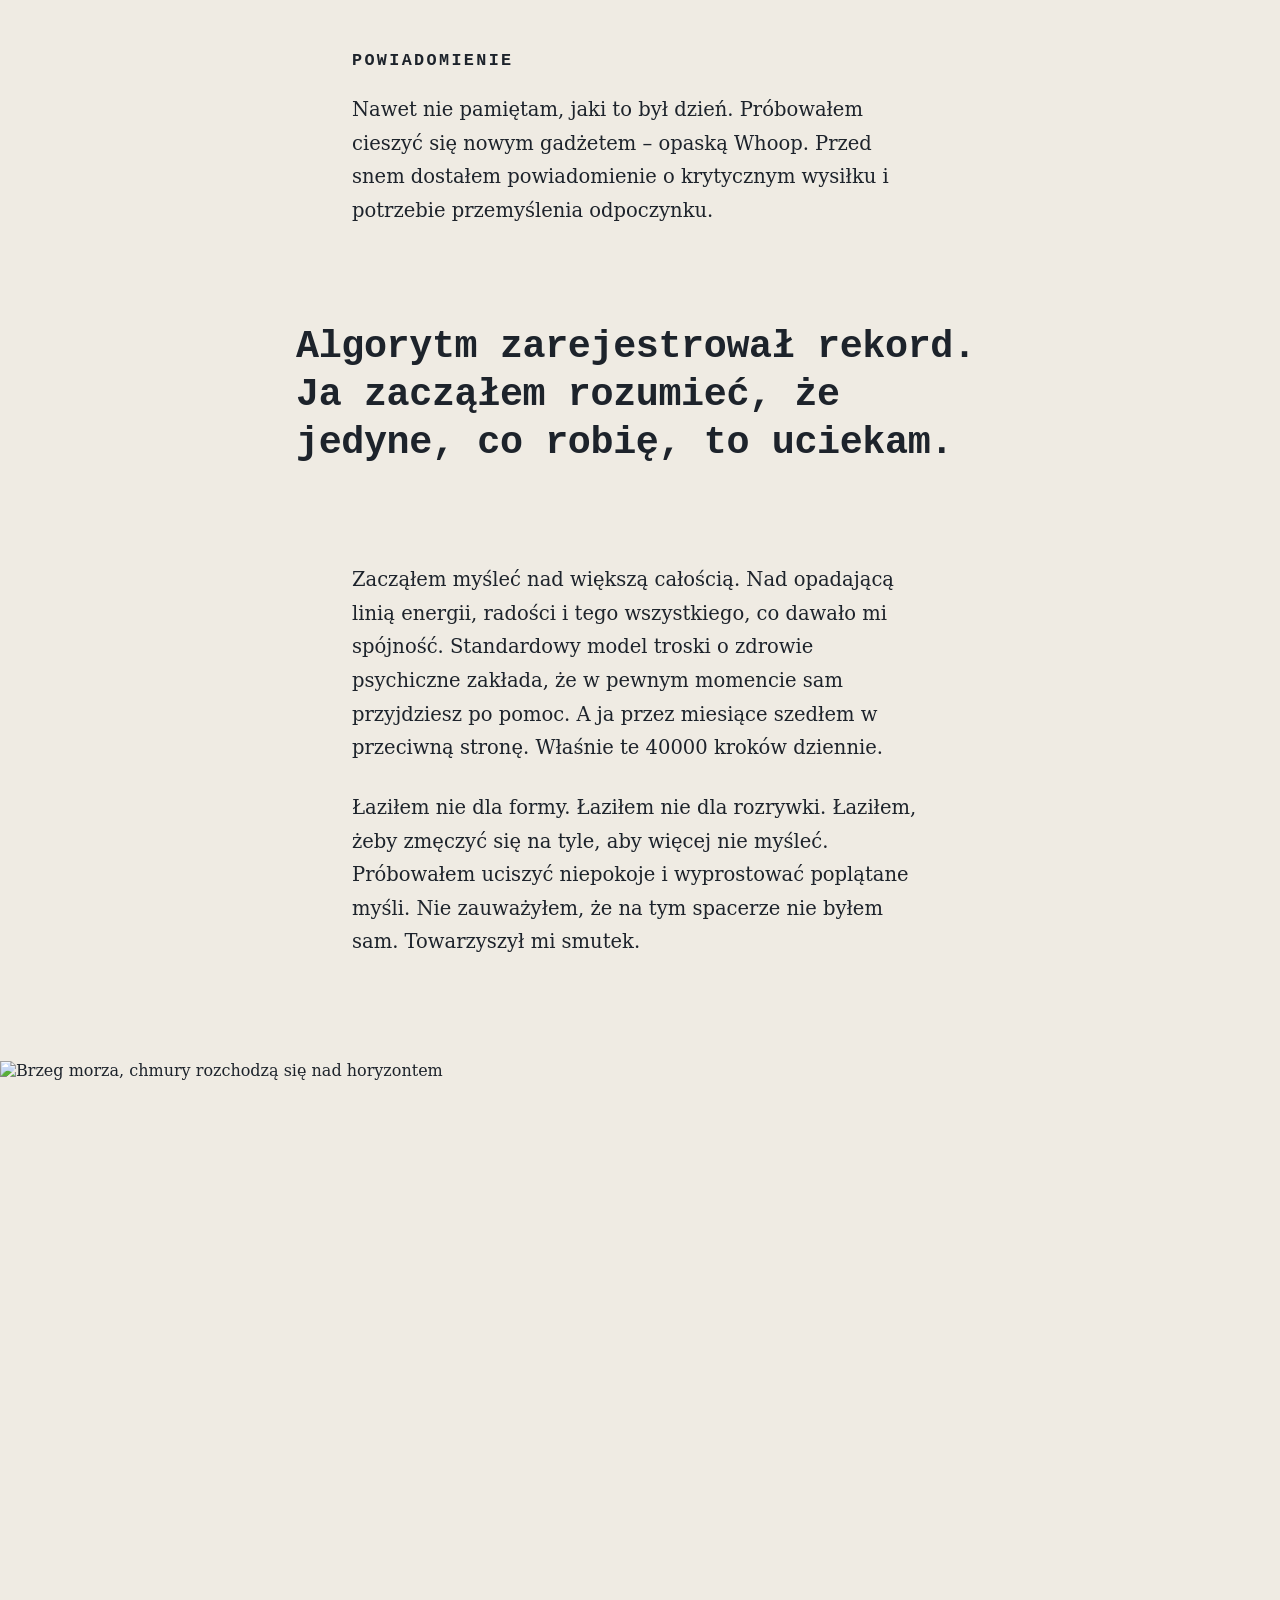
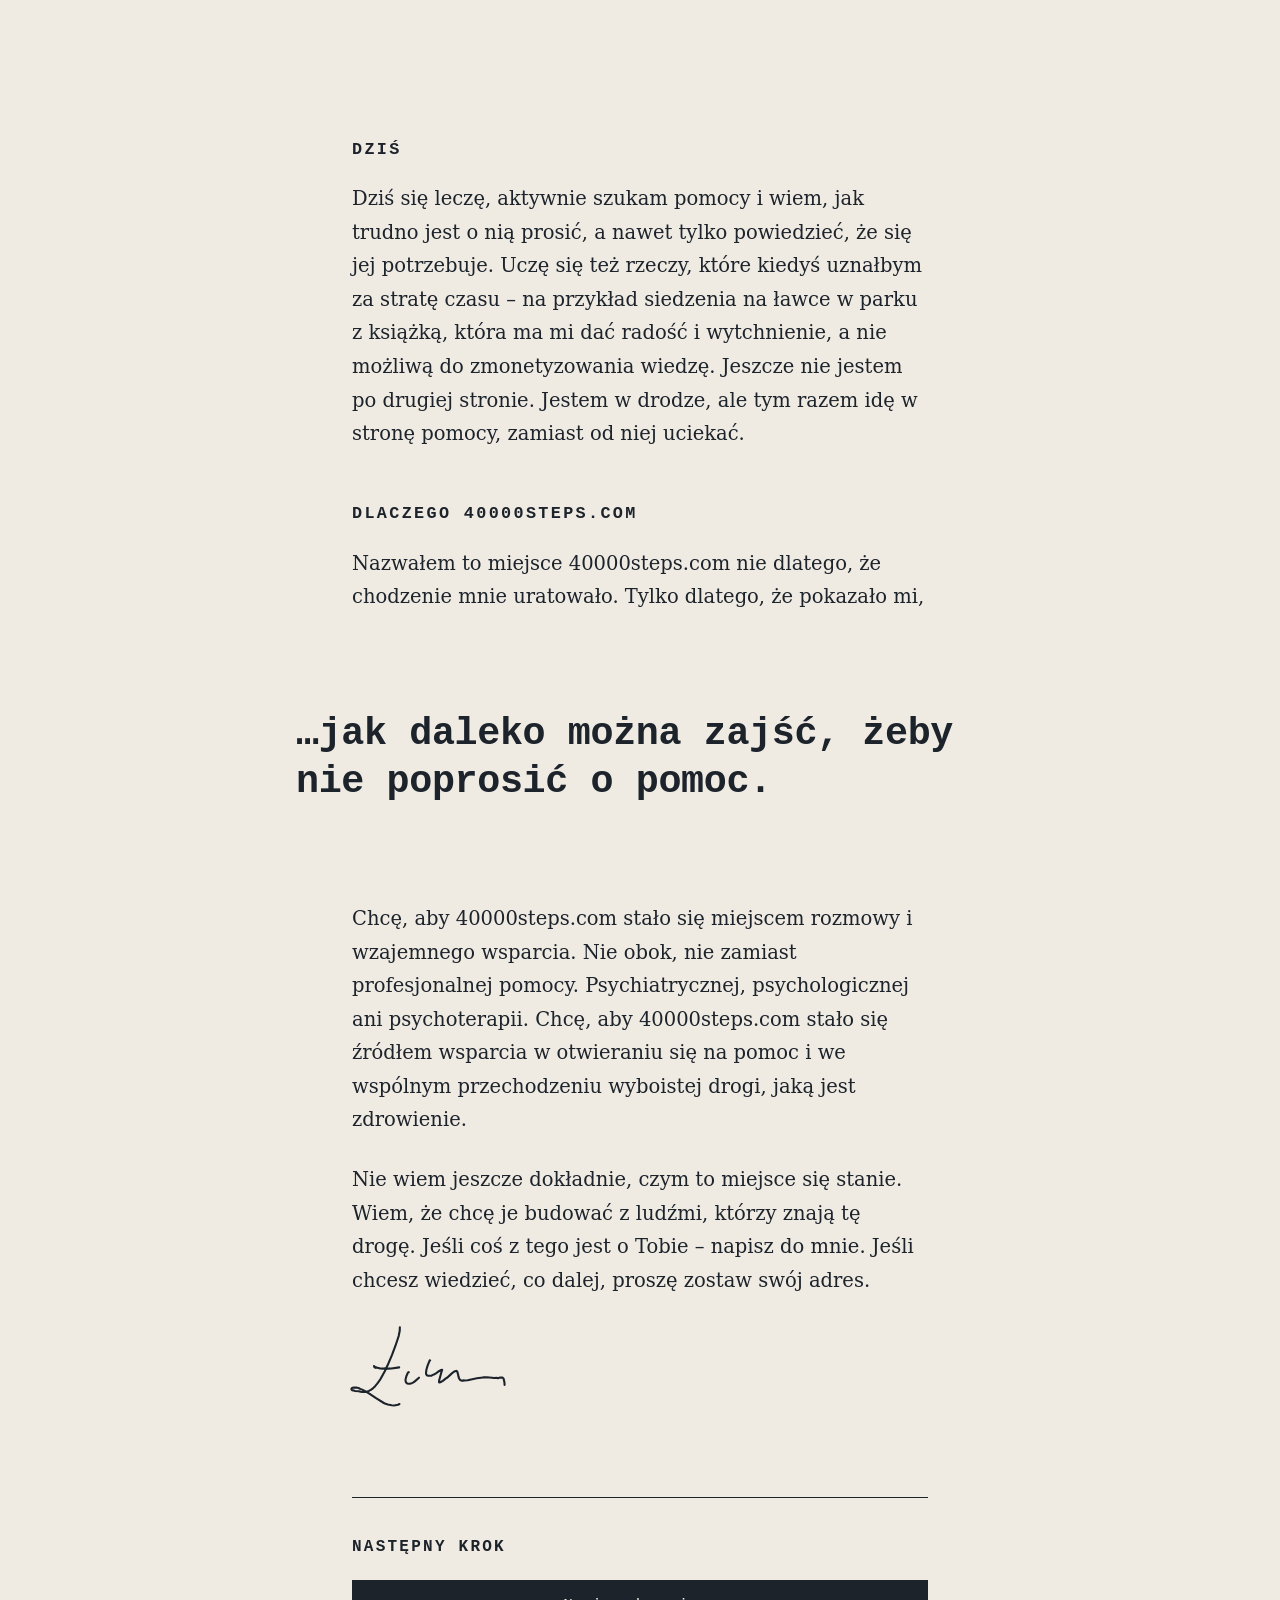
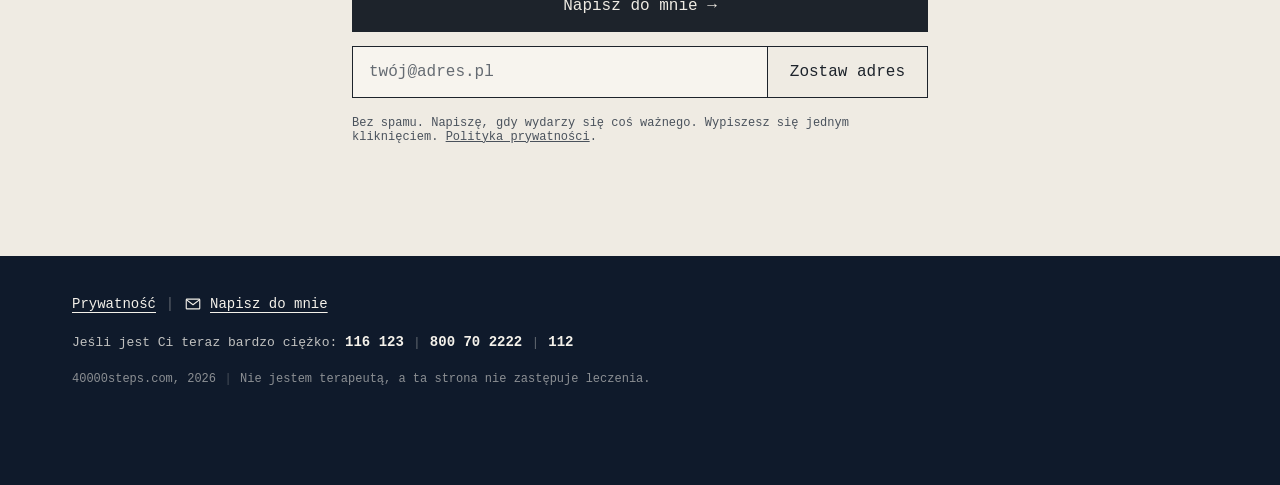
==== commit 36207cbf: "Manifest: compass sentence revised by author Co-Authored-By: Claude Opus 5.5 <noreply@anthropic.com>" ====
--- a/public/index.html
+++ b/public/index.html
@@ -366,7 +366,7 @@
     <p class="eyebrow">Manifest</p>
     <p class="first">40000 kroków to nie jest metafora. To fakt, który najpierw mnie zaskoczył, a potem przeraził swoją powtarzalnością.</p>
     <p>W sensie fizycznym – czy raczej geograficznym – 40000 kroków, czyli około 26 kilometrów, nie zrobiło na mnie wrażenia. Jestem, a właściwie byłem, sportowcem wytrzymałościowym. Maratony, ultramaratony, kilkanaście startów w Ironmanie, kilkanaście tysięcy kilometrów rocznie na rowerze. I ten czas przeszły też jest sygnałem i kontekstem 40000steps.com.</p>
-    <p>Wrażenie zrobiło co innego: w pewnym momencie sport zniknął. Kompletnie. Jakby ktoś wyjął mi z głowy czip, który kiedyś po przebudzeniu kazał iść na trening. Jakby ktoś wymazał pamięć mięśniową, pragnienie i wspomnienie endorfin gdzieś na drodze, w górach albo w oceanie. Przez wiele lat to rutyna treningu, systematyczne działanie, tworzyła mnie od środka i konserwowała na zewnątrz. Dawała też do ręki kompas, aby nie zwariować i żeby było jasne, o co w tym wszystkim chodzi.</p>
+    <p>Wrażenie zrobiło co innego: w pewnym momencie sport zniknął. Kompletnie. Jakby ktoś wyjął mi z głowy czip, który kiedyś po przebudzeniu kazał iść na trening. Jakby ktoś wymazał pamięć mięśniową, pragnienie i wspomnienie endorfin gdzieś na drodze, w górach albo w oceanie. Przez wiele lat to rutyna treningu, systematyczne działanie, tworzyła mnie od środka i konserwowała na zewnątrz. Obok wsparcia bliskich, które odrzucałem, rutyna treningu dawała też do ręki kompas, aby nie zwariować i żeby było jasne, o co w tym wszystkim chodzi.</p>
 
     <h2>Bez kompasu</h2>
     <p>Ten kompas niepostrzeżenie wypadł mi z rąk. W tym samym czasie oddaliłem się od najbliższych dalej, niż da się jakkolwiek i kiedykolwiek wrócić. Doszła do tego praca: wyzwania, sukcesy i presja. Nic nadzwyczajnego, gdy od zawsze – trochę z natury, a trochę z przyzwyczajenia – wciska się pedał do dechy z całej siły.</p>
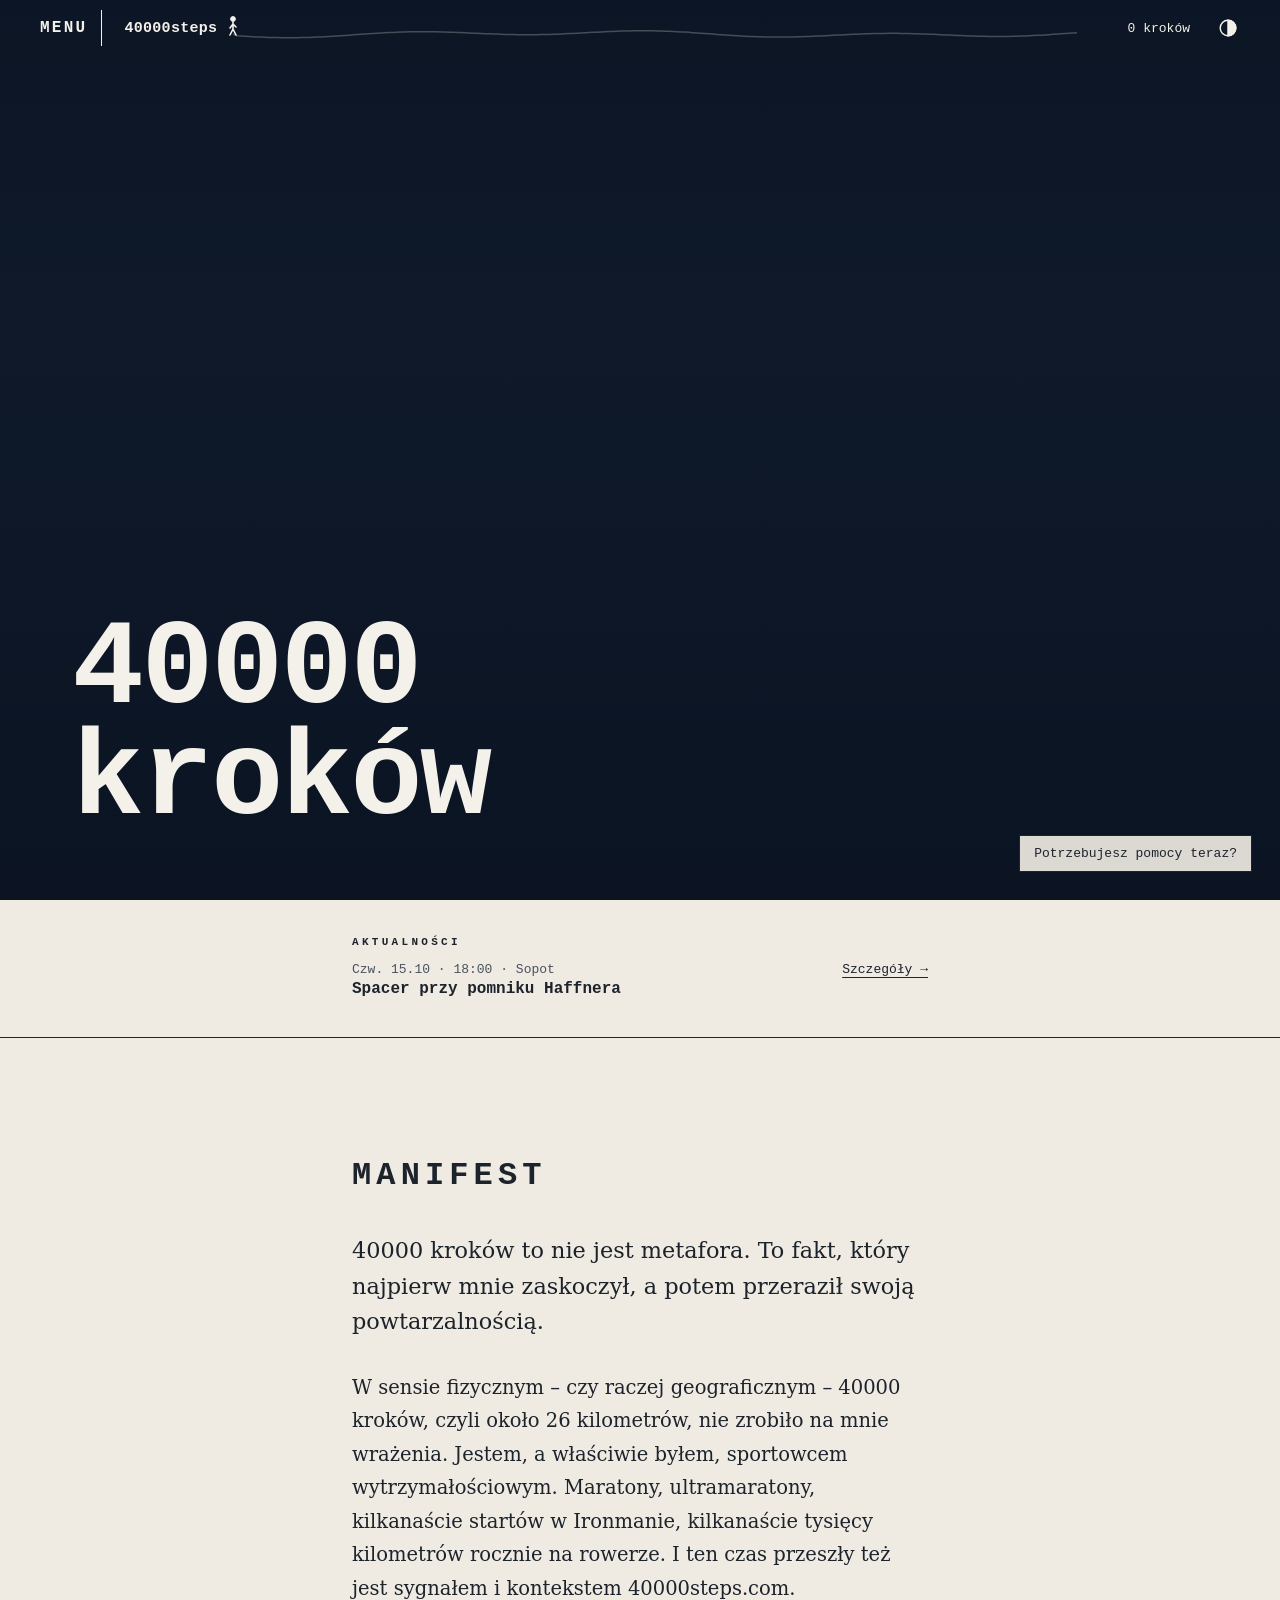
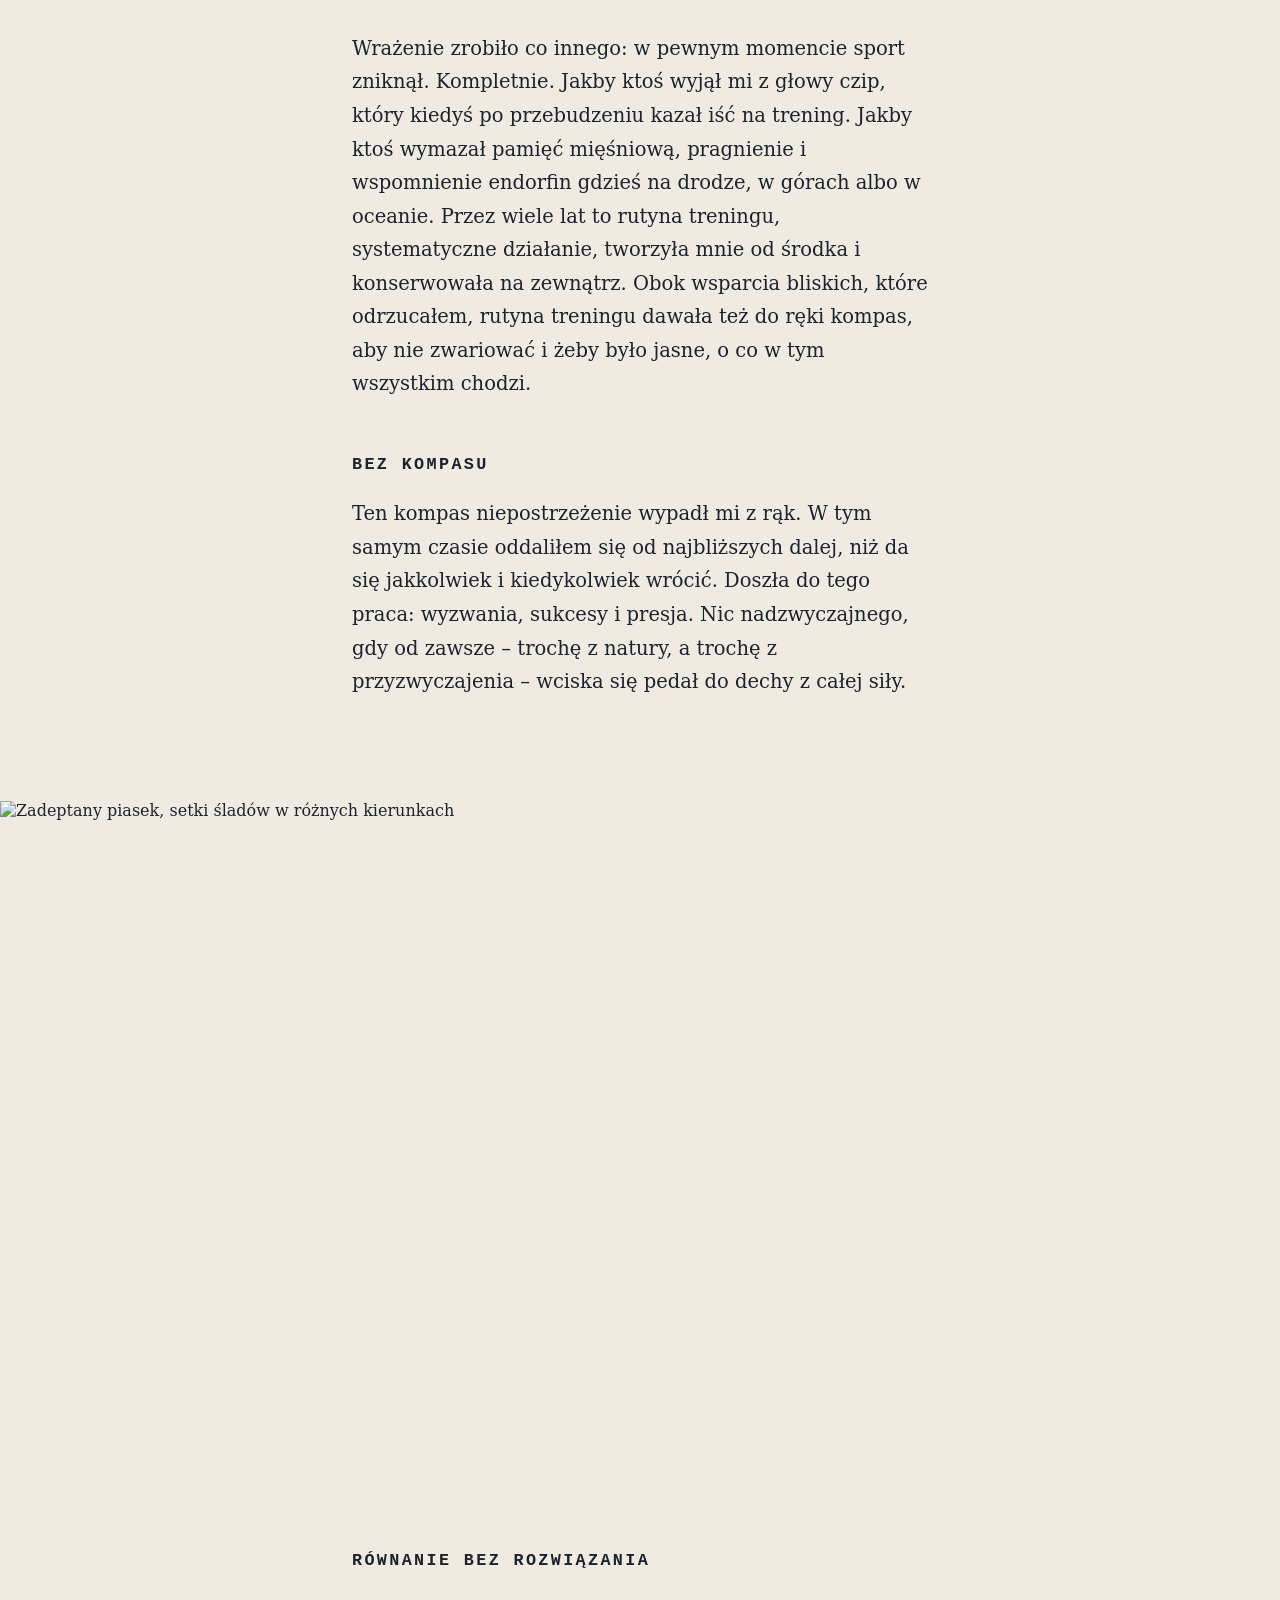
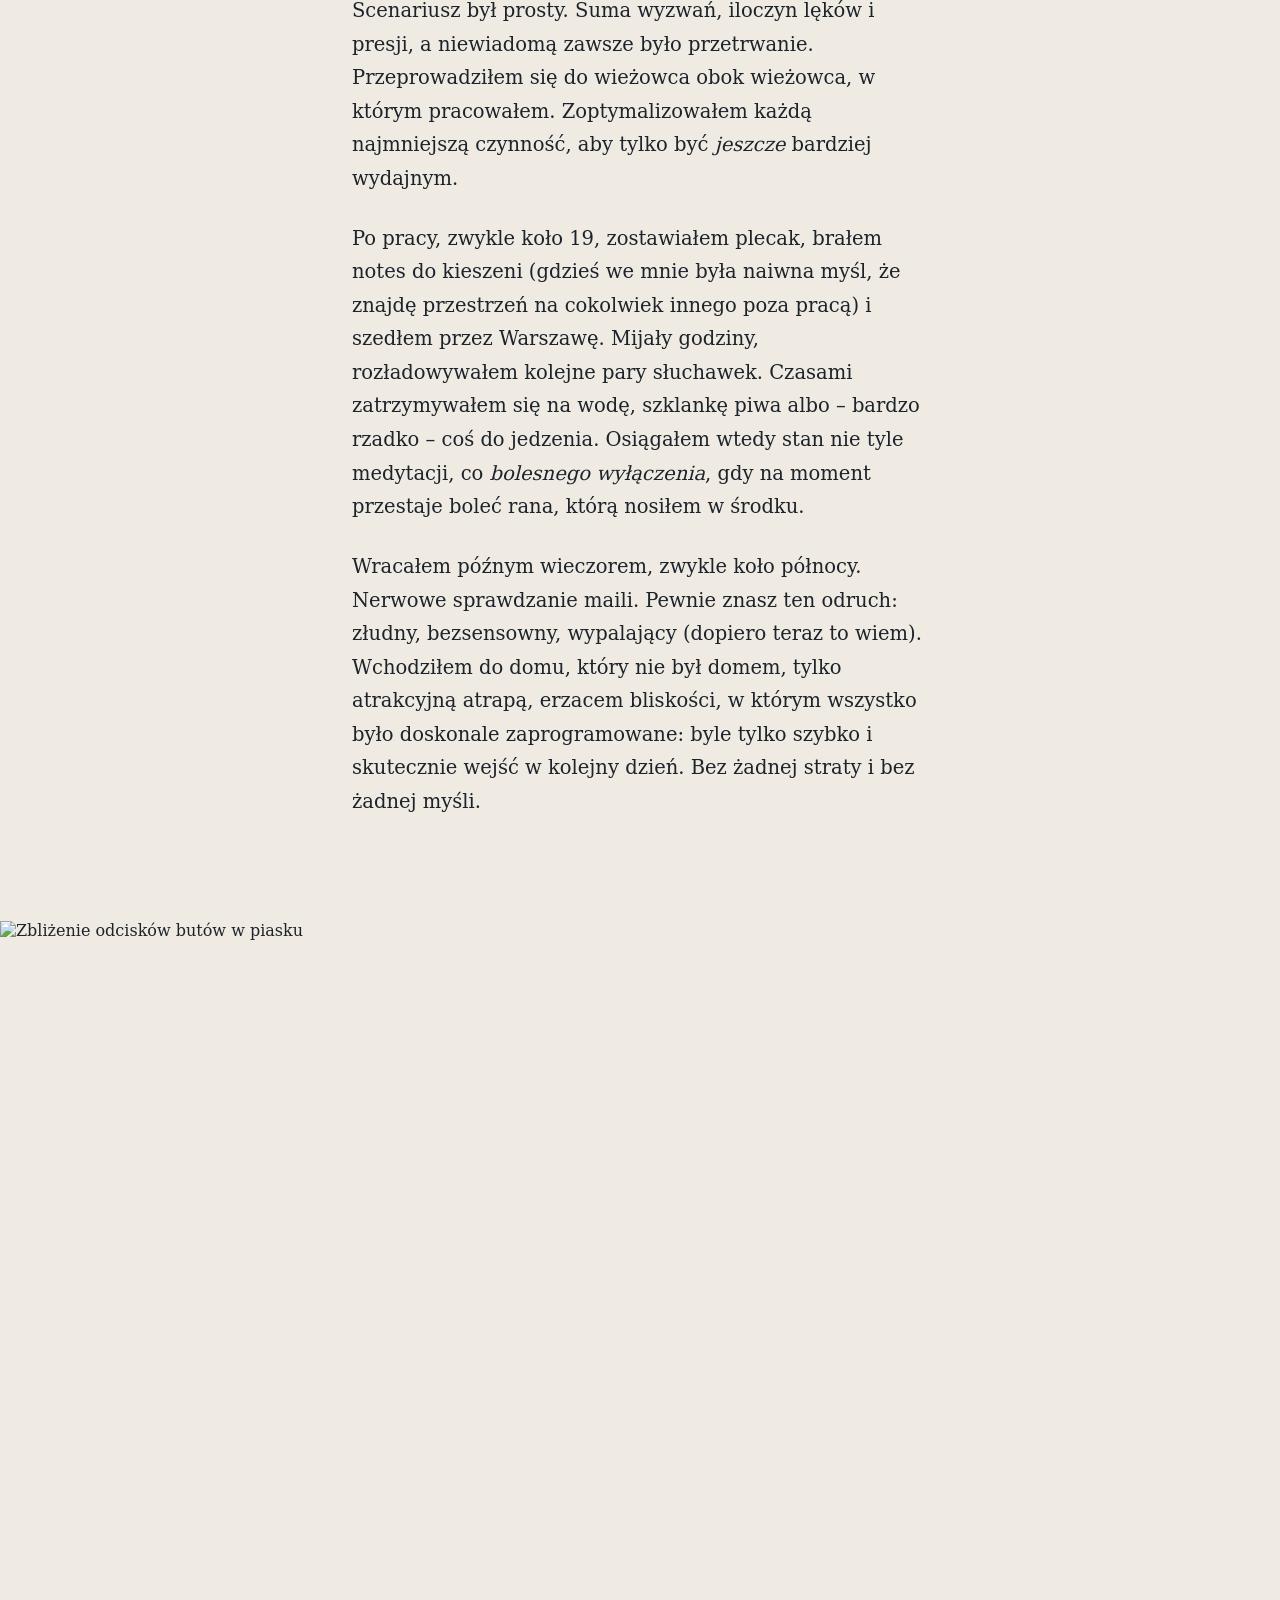
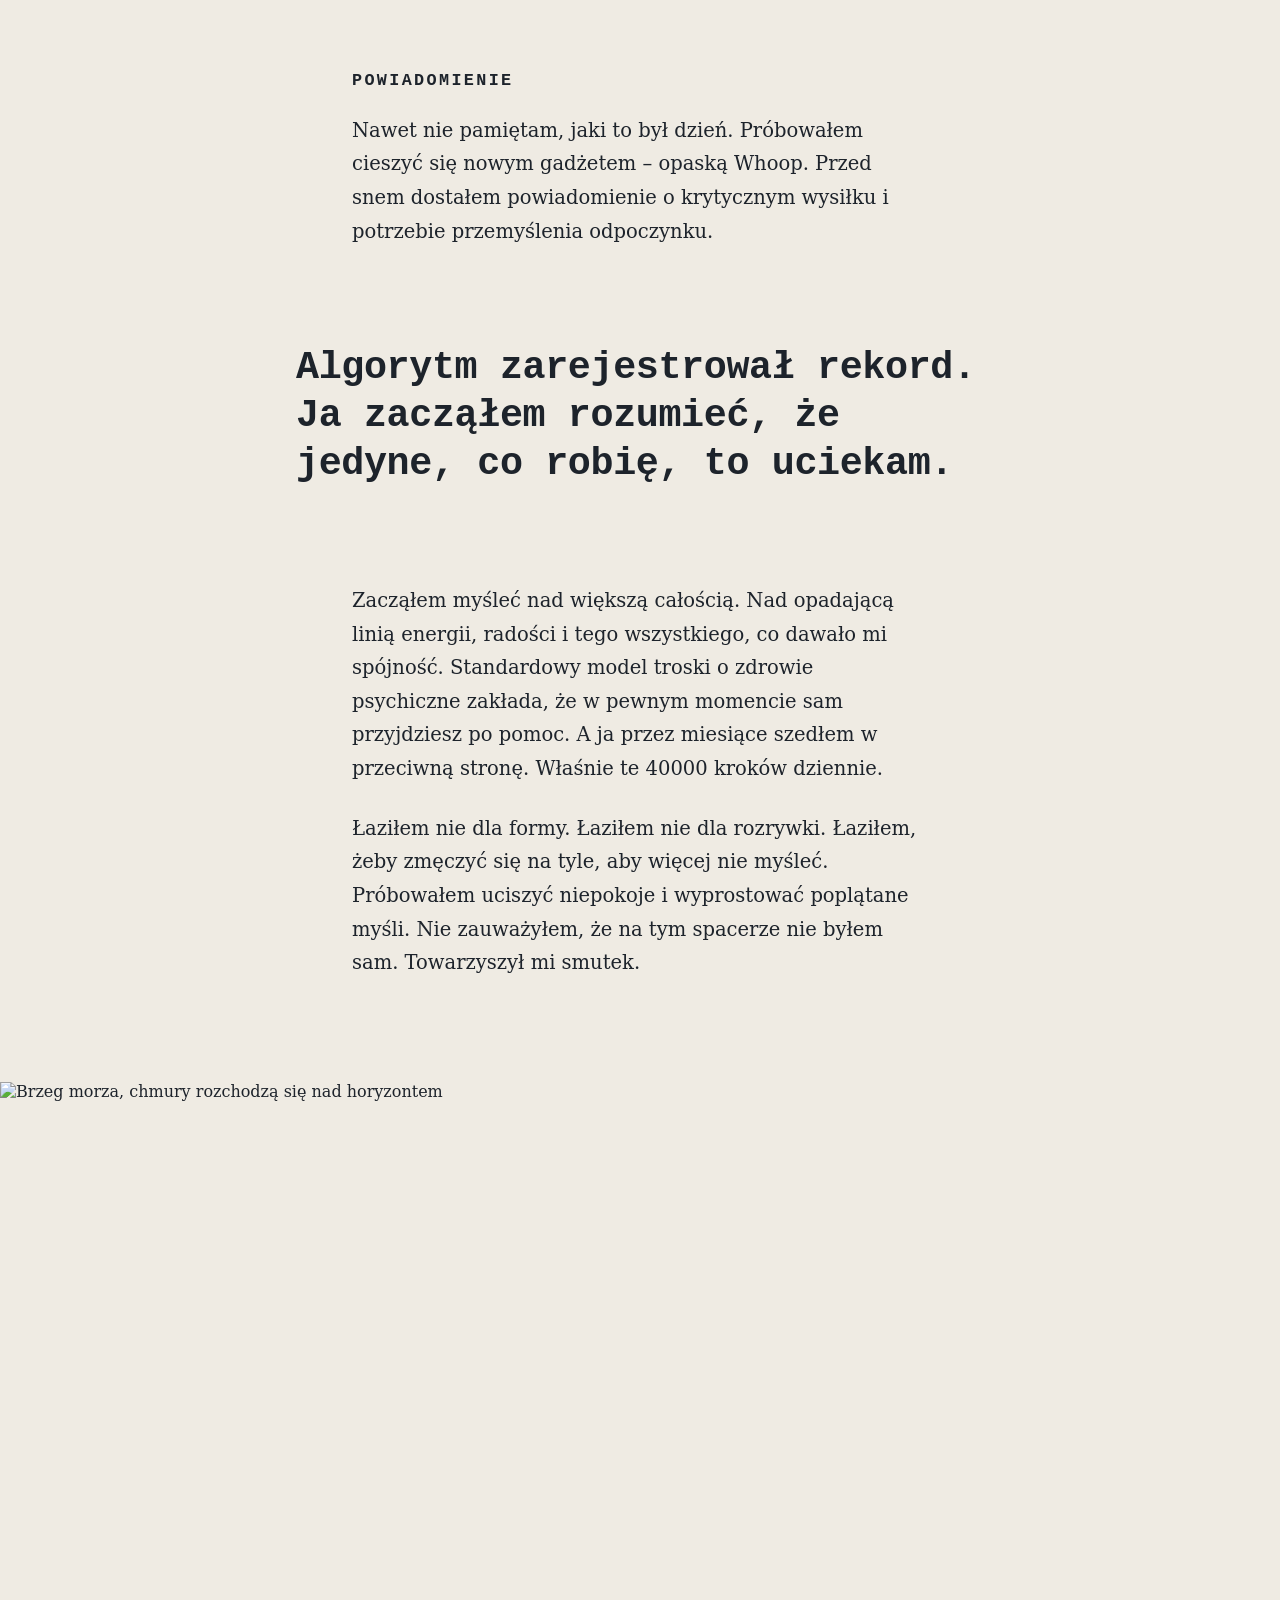
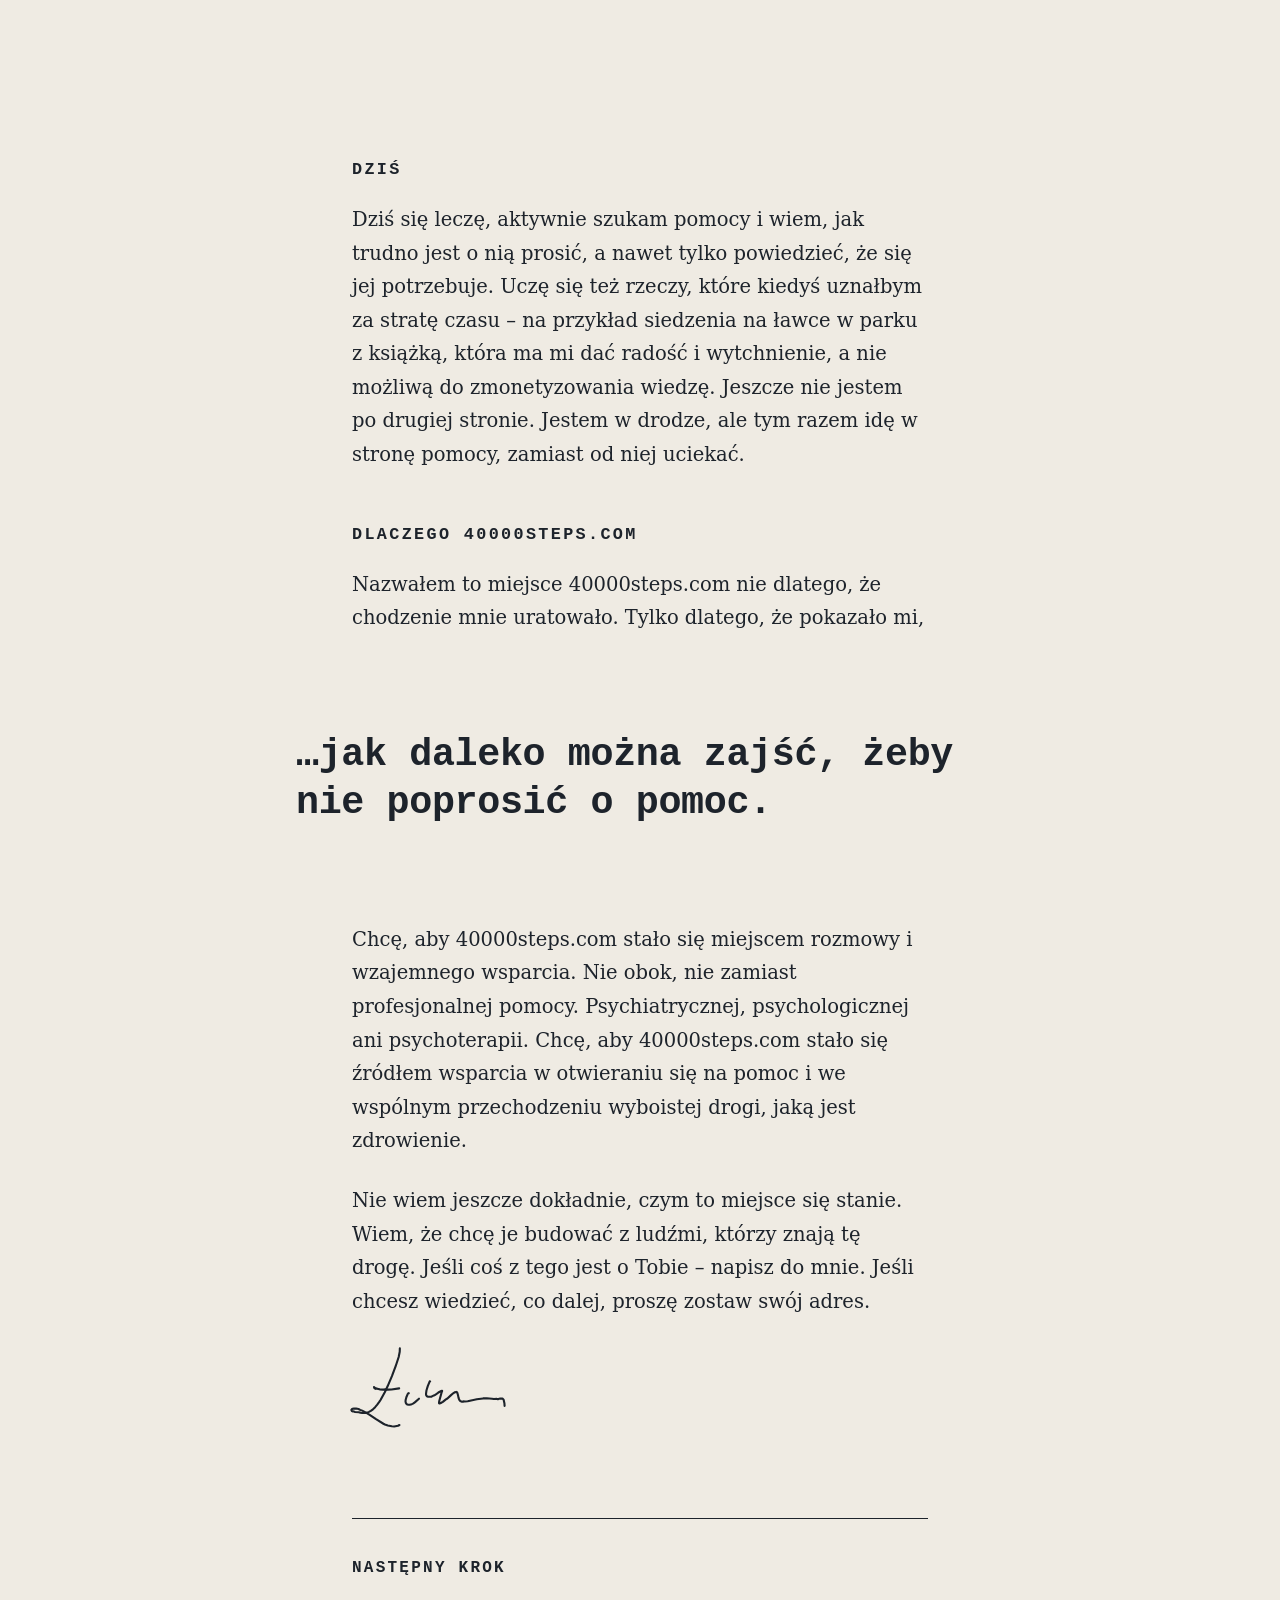
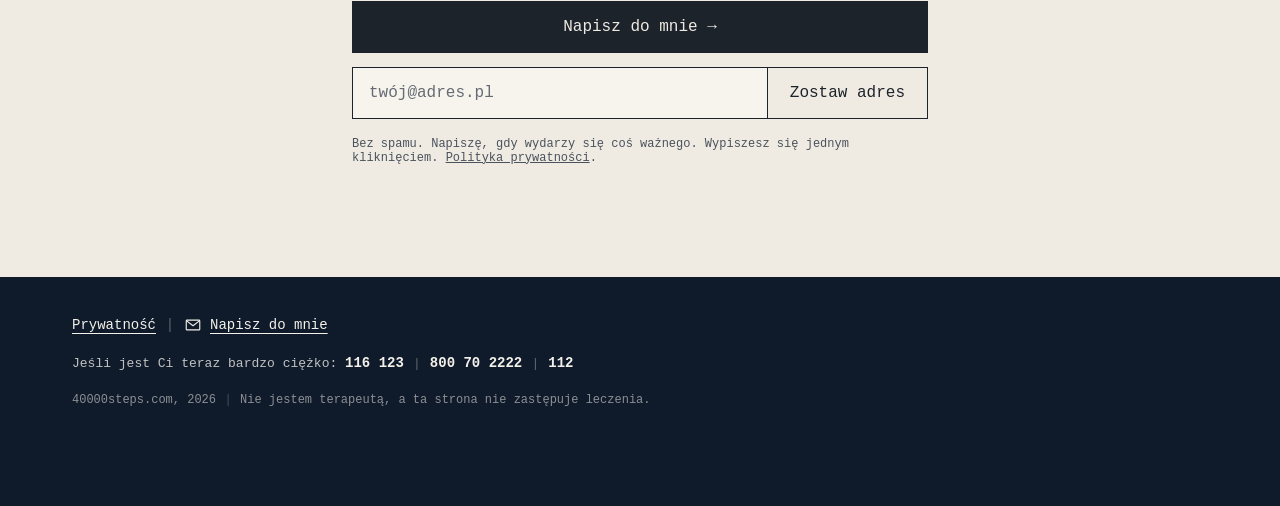
==== commit 3b74cf2a: "Manifest title: proper h2 sized between body text and hero Co-Authored-By: Claude Opus 5.5 <noreply@" ====
--- a/public/index.html
+++ b/public/index.html
@@ -271,14 +271,14 @@
   /* ── Aktualności ── */
   .news { background: var(--sand); color: var(--ink); padding: clamp(26px, 3.5vw, 36px) clamp(16px, 5vw, 32px); border-bottom: 1.5px solid var(--ink); }
   .news-in { max-width: 36rem; margin: 0 auto; display: flex; flex-wrap: wrap; align-items: baseline; gap: 4px 18px; font-family: var(--mono); }
-  .news-label, .eyebrow { font-family: var(--mono); font-weight: 700; font-size: 11px; letter-spacing: .3em; text-transform: uppercase; }
+  .news-label { font-family: var(--mono); font-weight: 700; font-size: 11px; letter-spacing: .3em; text-transform: uppercase; }
   .news-label { width: 100%; margin-bottom: 10px; }
   .news-in > div { display: flex; flex-wrap: wrap; align-items: baseline; gap: 2px 14px; flex: 1; }
   .news-date { font-size: 13px; color: var(--ink-soft); }
   .news-title { font-weight: 700; font-size: 1rem; line-height: 1.35; }
   .news-cta { font-size: 13px; color: var(--ink); text-decoration: underline; text-decoration-thickness: 1px; text-underline-offset: 4px; white-space: nowrap; }
   .news-cta:hover, .news-cta:focus-visible { text-decoration-thickness: 2px; }
-  .col p.eyebrow { font-size: clamp(15px, 1.25vw, 17px); letter-spacing: .32em; line-height: 1.4; margin-bottom: clamp(22px, 3vw, 32px); }
+  .col .manifest-title { font-family: var(--mono); font-weight: 700; font-size: clamp(1.55rem, 2.6vw, 2rem); line-height: 1.1; letter-spacing: .16em; text-transform: uppercase; margin: 0 0 clamp(28px, 3.5vw, 40px); }
   @media (max-width: 600px) { .news-in > div { flex-direction: column; gap: 2px; } }
 
 
@@ -363,7 +363,7 @@
 
 <article id="start">
   <div class="col">
-    <p class="eyebrow">Manifest</p>
+    <h2 class="manifest-title">Manifest</h2>
     <p class="first">40000 kroków to nie jest metafora. To fakt, który najpierw mnie zaskoczył, a potem przeraził swoją powtarzalnością.</p>
     <p>W sensie fizycznym – czy raczej geograficznym – 40000 kroków, czyli około 26 kilometrów, nie zrobiło na mnie wrażenia. Jestem, a właściwie byłem, sportowcem wytrzymałościowym. Maratony, ultramaratony, kilkanaście startów w Ironmanie, kilkanaście tysięcy kilometrów rocznie na rowerze. I ten czas przeszły też jest sygnałem i kontekstem 40000steps.com.</p>
     <p>Wrażenie zrobiło co innego: w pewnym momencie sport zniknął. Kompletnie. Jakby ktoś wyjął mi z głowy czip, który kiedyś po przebudzeniu kazał iść na trening. Jakby ktoś wymazał pamięć mięśniową, pragnienie i wspomnienie endorfin gdzieś na drodze, w górach albo w oceanie. Przez wiele lat to rutyna treningu, systematyczne działanie, tworzyła mnie od środka i konserwowała na zewnątrz. Obok wsparcia bliskich, które odrzucałem, rutyna treningu dawała też do ręki kompas, aby nie zwariować i żeby było jasne, o co w tym wszystkim chodzi.</p>
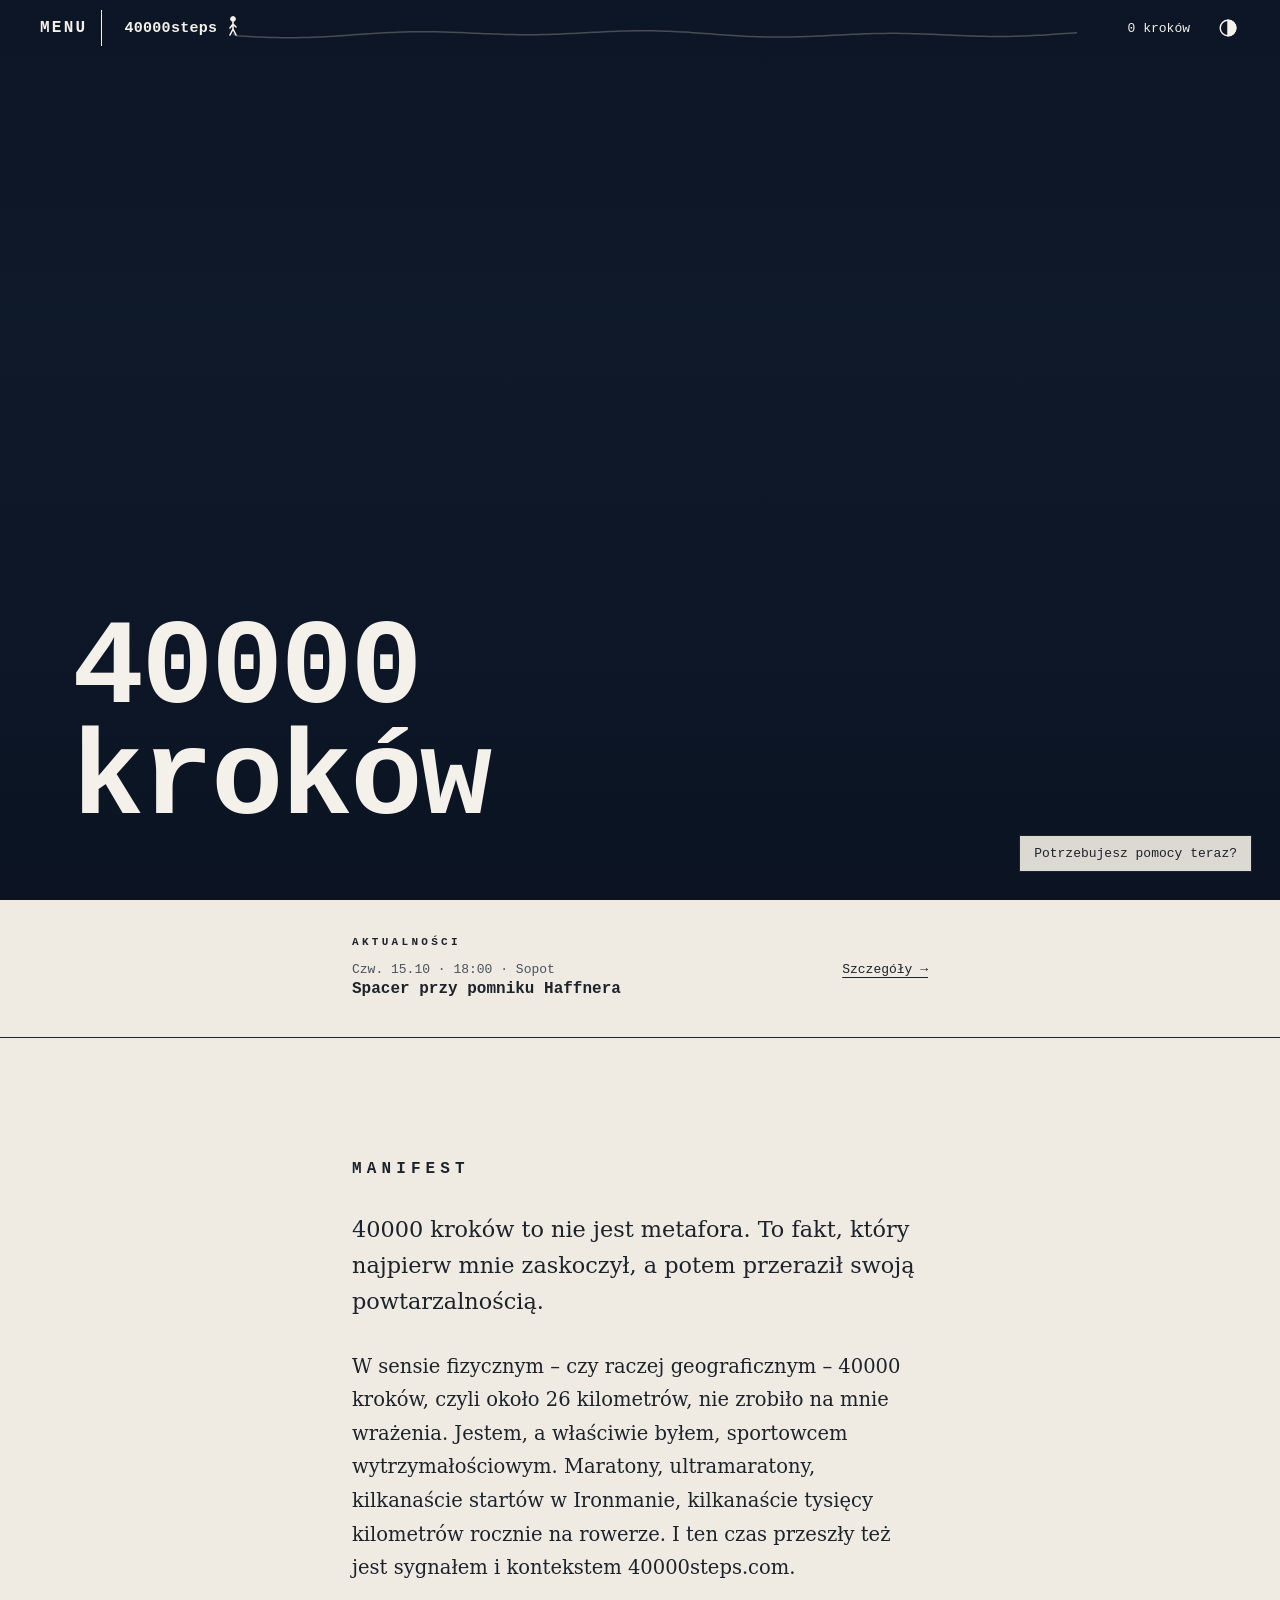
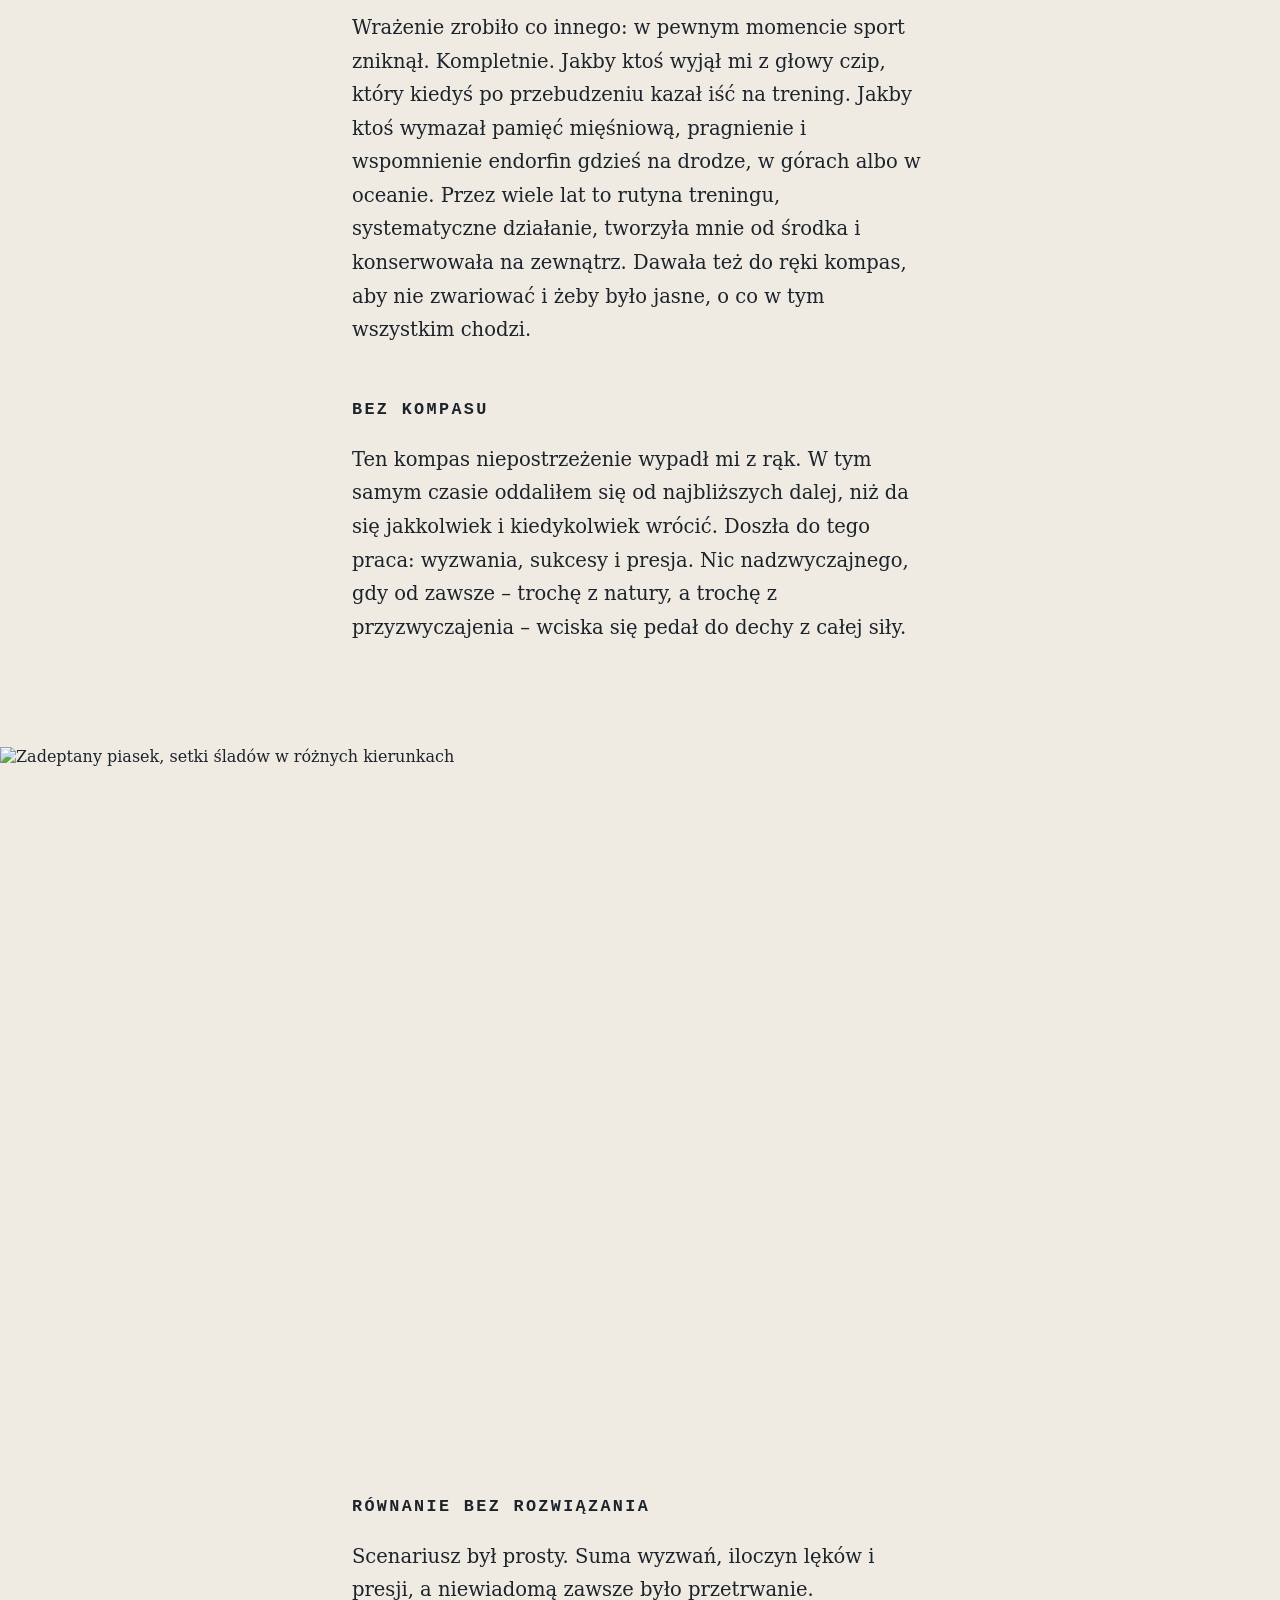
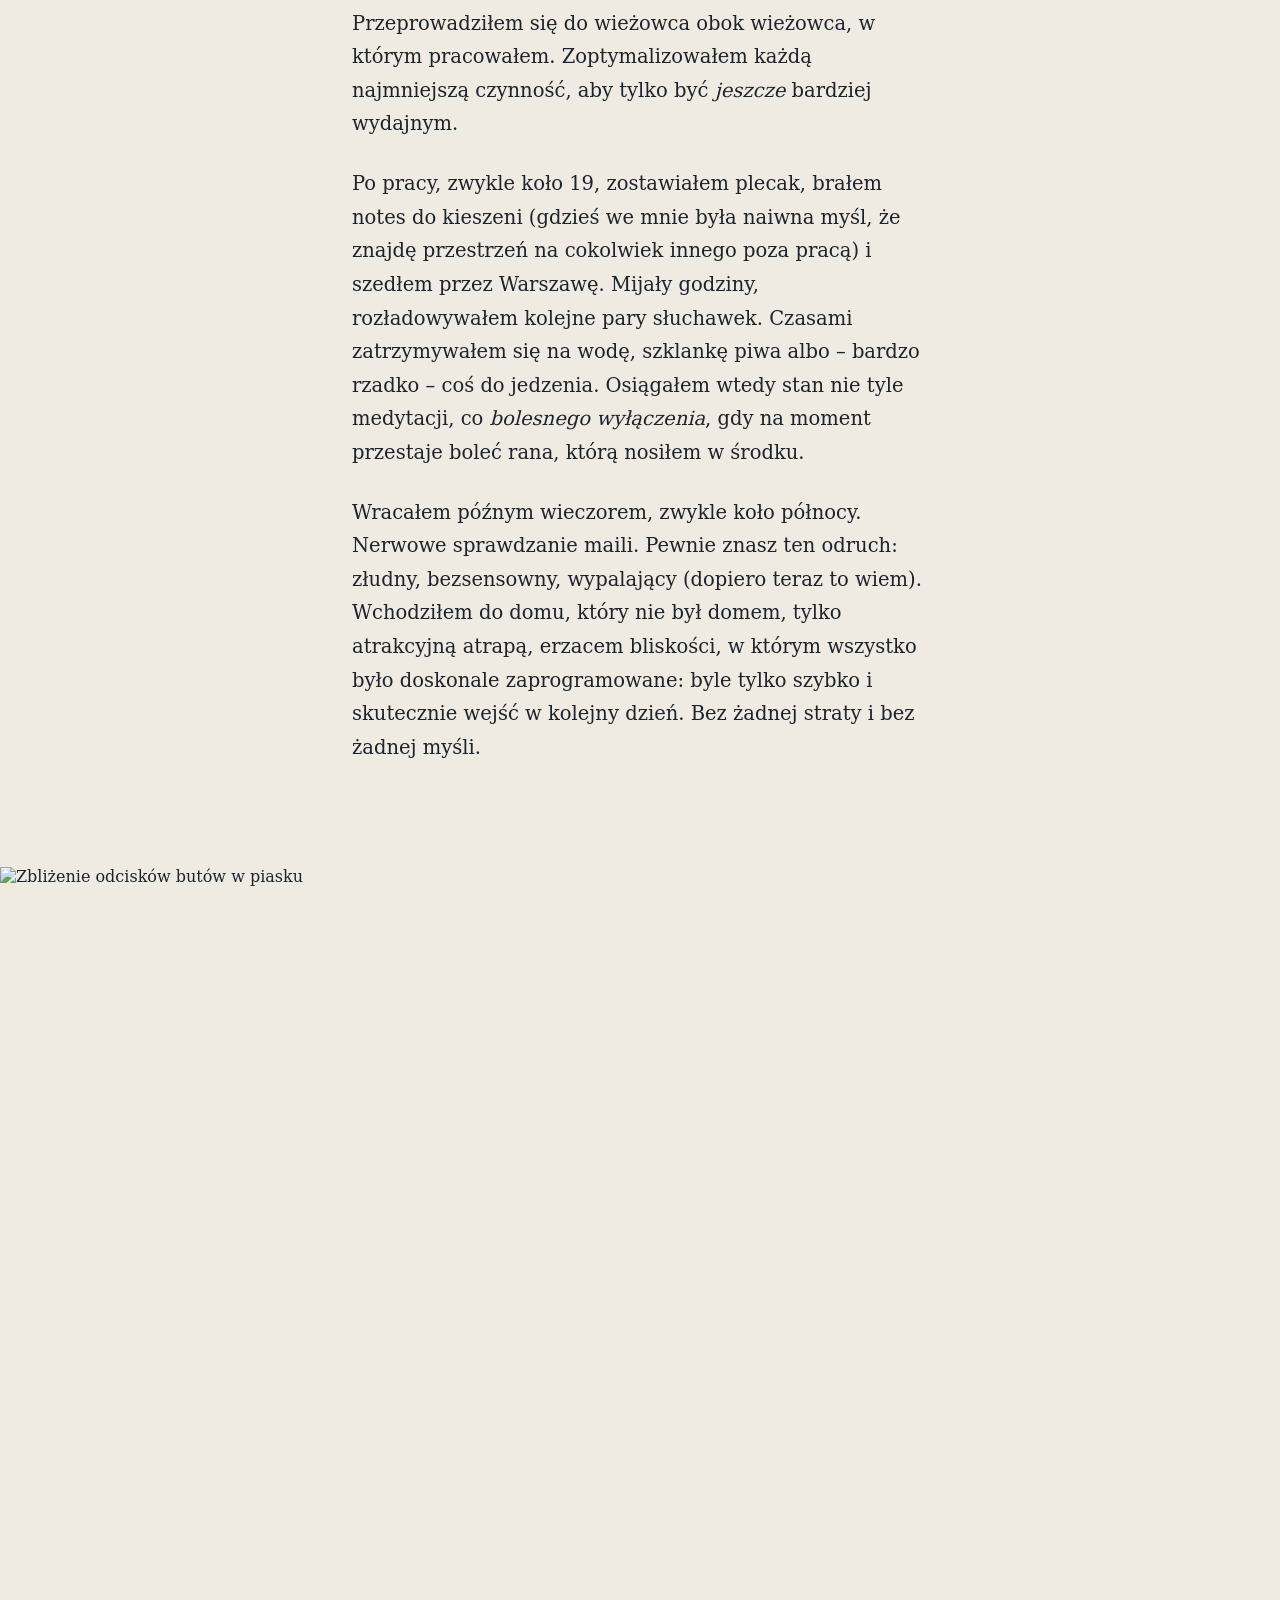
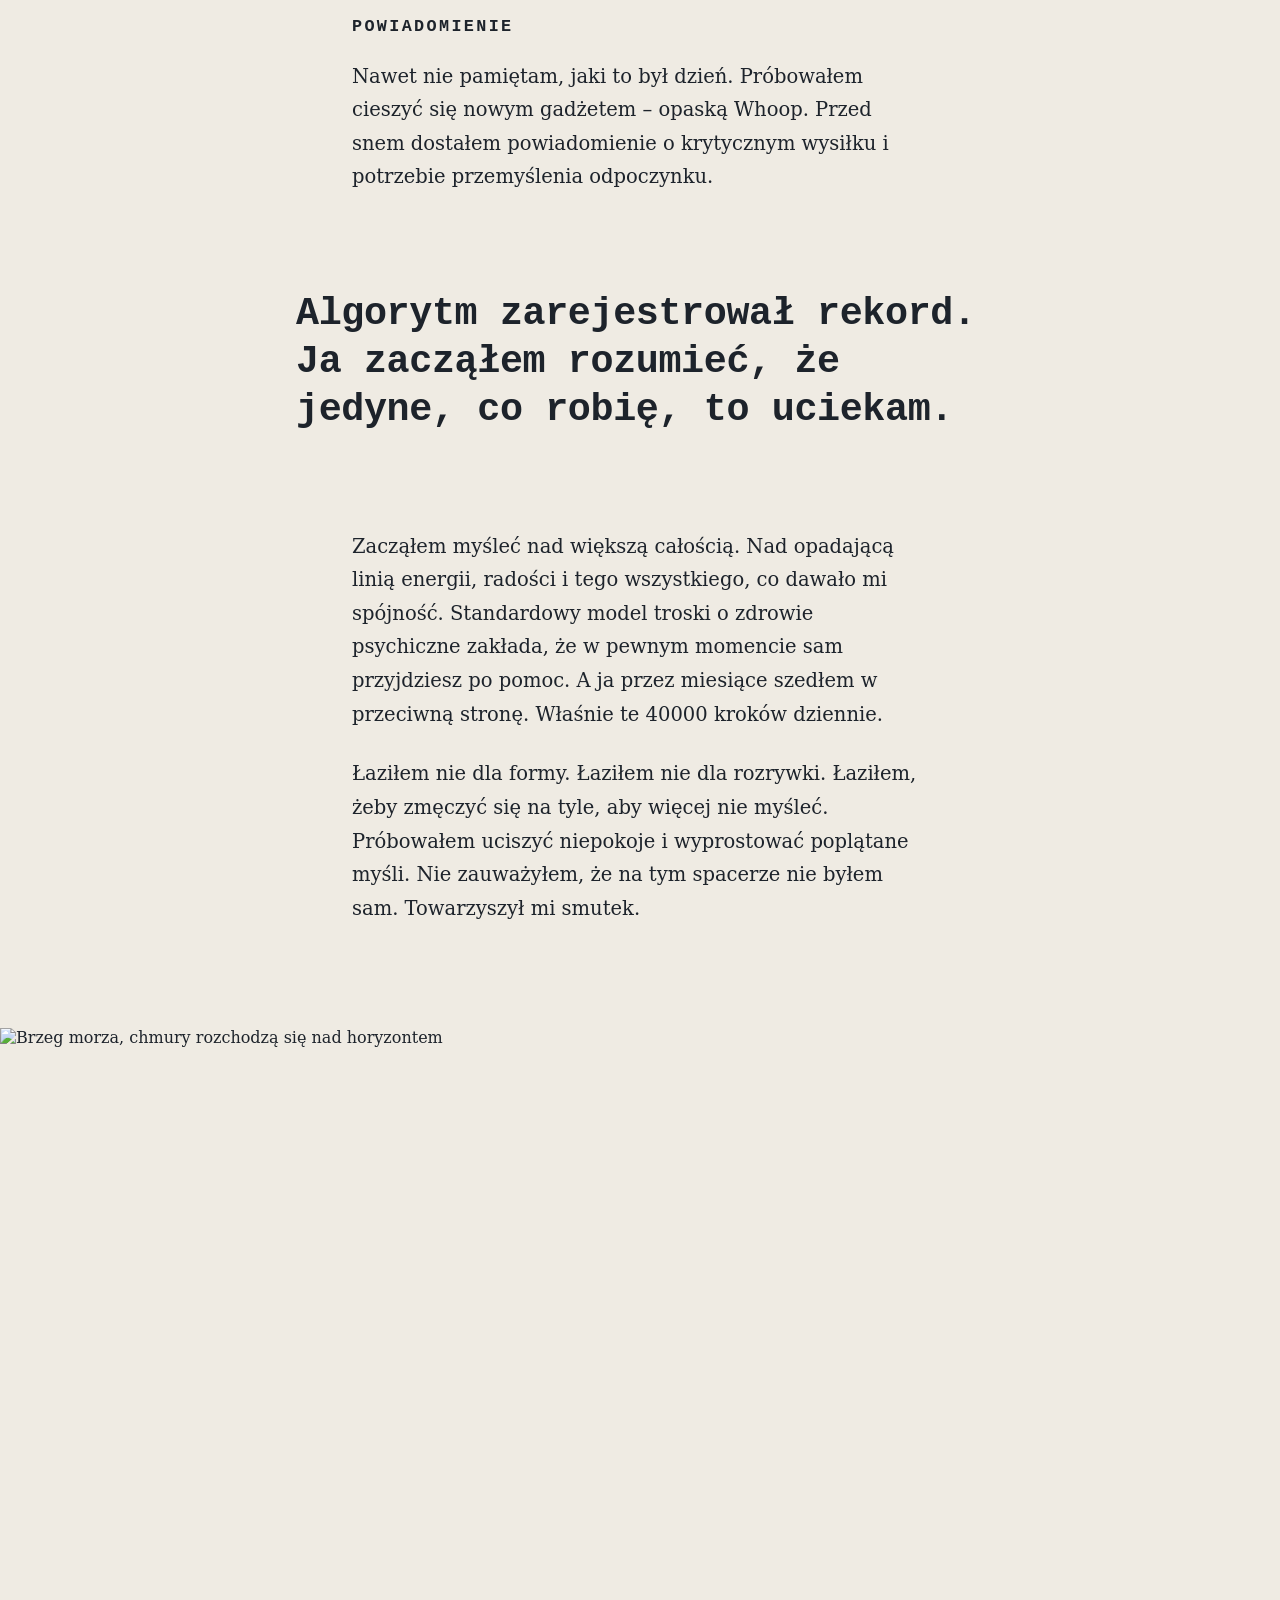
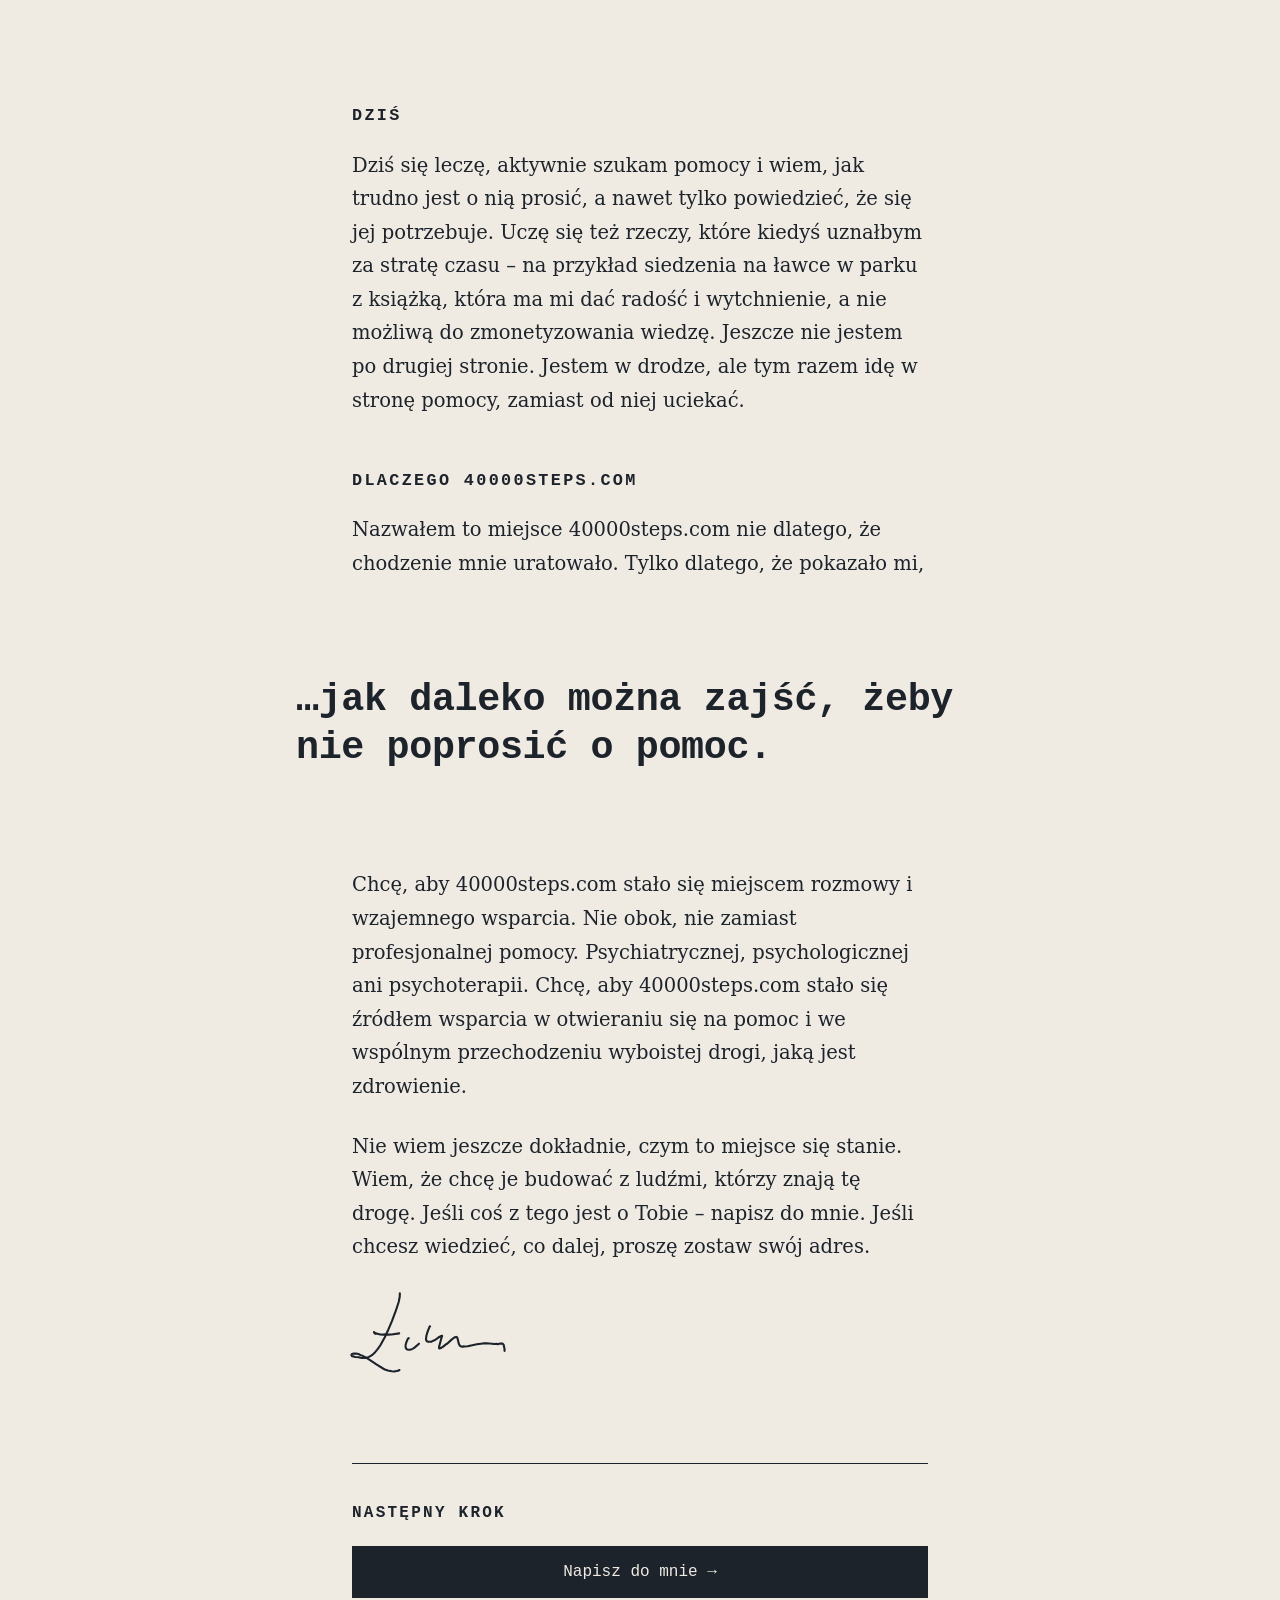
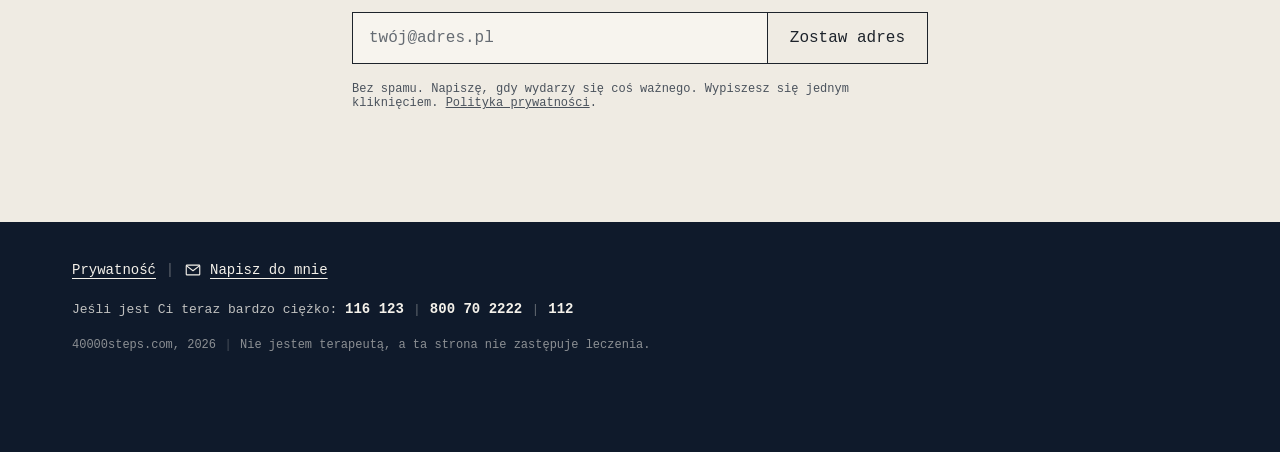
==== commit 3f8ec7e2: "Mockup: sekcja „Zapisane podczas spaceru” (lista, 3 przykładowe notatki, pozycja w menu) Co-Authored" ====
--- a/public/index.html
+++ b/public/index.html
@@ -271,14 +271,14 @@
   /* ── Aktualności ── */
   .news { background: var(--sand); color: var(--ink); padding: clamp(26px, 3.5vw, 36px) clamp(16px, 5vw, 32px); border-bottom: 1.5px solid var(--ink); }
   .news-in { max-width: 36rem; margin: 0 auto; display: flex; flex-wrap: wrap; align-items: baseline; gap: 4px 18px; font-family: var(--mono); }
-  .news-label { font-family: var(--mono); font-weight: 700; font-size: 11px; letter-spacing: .3em; text-transform: uppercase; }
+  .news-label, .eyebrow { font-family: var(--mono); font-weight: 700; font-size: 11px; letter-spacing: .3em; text-transform: uppercase; }
   .news-label { width: 100%; margin-bottom: 10px; }
   .news-in > div { display: flex; flex-wrap: wrap; align-items: baseline; gap: 2px 14px; flex: 1; }
   .news-date { font-size: 13px; color: var(--ink-soft); }
   .news-title { font-weight: 700; font-size: 1rem; line-height: 1.35; }
   .news-cta { font-size: 13px; color: var(--ink); text-decoration: underline; text-decoration-thickness: 1px; text-underline-offset: 4px; white-space: nowrap; }
   .news-cta:hover, .news-cta:focus-visible { text-decoration-thickness: 2px; }
-  .col .manifest-title { font-family: var(--mono); font-weight: 700; font-size: clamp(1.55rem, 2.6vw, 2rem); line-height: 1.1; letter-spacing: .16em; text-transform: uppercase; margin: 0 0 clamp(28px, 3.5vw, 40px); }
+  .col p.eyebrow { font-size: clamp(15px, 1.25vw, 17px); letter-spacing: .32em; line-height: 1.4; margin-bottom: clamp(22px, 3vw, 32px); }
   @media (max-width: 600px) { .news-in > div { flex-direction: column; gap: 2px; } }
 
 
@@ -363,10 +363,10 @@
 
 <article id="start">
   <div class="col">
-    <h2 class="manifest-title">Manifest</h2>
+    <p class="eyebrow">Manifest</p>
     <p class="first">40000 kroków to nie jest metafora. To fakt, który najpierw mnie zaskoczył, a potem przeraził swoją powtarzalnością.</p>
     <p>W sensie fizycznym – czy raczej geograficznym – 40000 kroków, czyli około 26 kilometrów, nie zrobiło na mnie wrażenia. Jestem, a właściwie byłem, sportowcem wytrzymałościowym. Maratony, ultramaratony, kilkanaście startów w Ironmanie, kilkanaście tysięcy kilometrów rocznie na rowerze. I ten czas przeszły też jest sygnałem i kontekstem 40000steps.com.</p>
-    <p>Wrażenie zrobiło co innego: w pewnym momencie sport zniknął. Kompletnie. Jakby ktoś wyjął mi z głowy czip, który kiedyś po przebudzeniu kazał iść na trening. Jakby ktoś wymazał pamięć mięśniową, pragnienie i wspomnienie endorfin gdzieś na drodze, w górach albo w oceanie. Przez wiele lat to rutyna treningu, systematyczne działanie, tworzyła mnie od środka i konserwowała na zewnątrz. Obok wsparcia bliskich, które odrzucałem, rutyna treningu dawała też do ręki kompas, aby nie zwariować i żeby było jasne, o co w tym wszystkim chodzi.</p>
+    <p>Wrażenie zrobiło co innego: w pewnym momencie sport zniknął. Kompletnie. Jakby ktoś wyjął mi z głowy czip, który kiedyś po przebudzeniu kazał iść na trening. Jakby ktoś wymazał pamięć mięśniową, pragnienie i wspomnienie endorfin gdzieś na drodze, w górach albo w oceanie. Przez wiele lat to rutyna treningu, systematyczne działanie, tworzyła mnie od środka i konserwowała na zewnątrz. Dawała też do ręki kompas, aby nie zwariować i żeby było jasne, o co w tym wszystkim chodzi.</p>
 
     <h2>Bez kompasu</h2>
     <p>Ten kompas niepostrzeżenie wypadł mi z rąk. W tym samym czasie oddaliłem się od najbliższych dalej, niż da się jakkolwiek i kiedykolwiek wrócić. Doszła do tego praca: wyzwania, sukcesy i presja. Nic nadzwyczajnego, gdy od zawsze – trochę z natury, a trochę z przyzwyczajenia – wciska się pedał do dechy z całej siły.</p>
@@ -525,6 +525,7 @@
   <nav>
     <ul>
       <li><a href="/manifest/" aria-current="page"><span class="t">Manifest</span><span class="s">40000 kroków. Skąd to miejsce.</span></a></li>
+      <li><a href="/zapiski/"><span class="t">Zapisane podczas spaceru</span><span class="s">Notatki, gdy jest o czym dać znać</span></a></li>
       <li><a href="/spacery/"><span class="t">Spacery</span><span class="s">Czwartek, 15.10, 18:00 · Sopot</span></a></li>
     </ul>
   </nav>
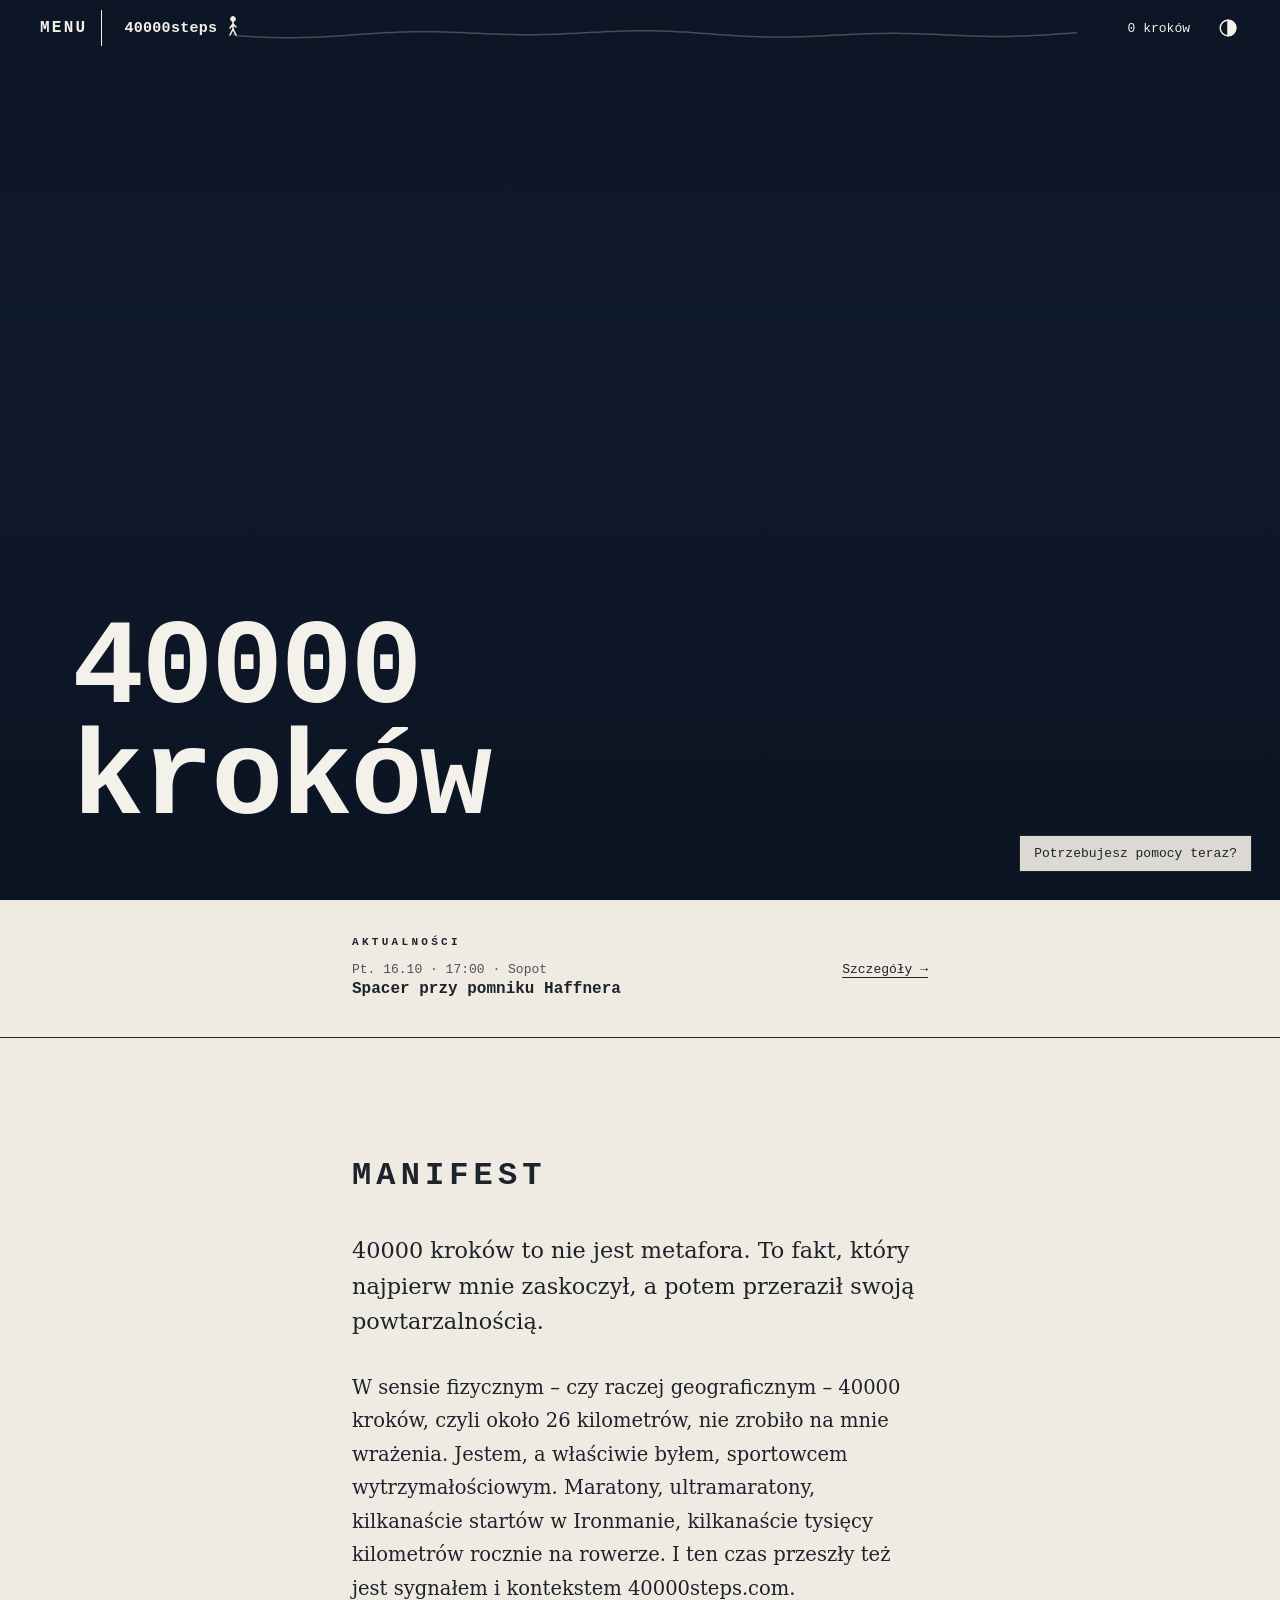
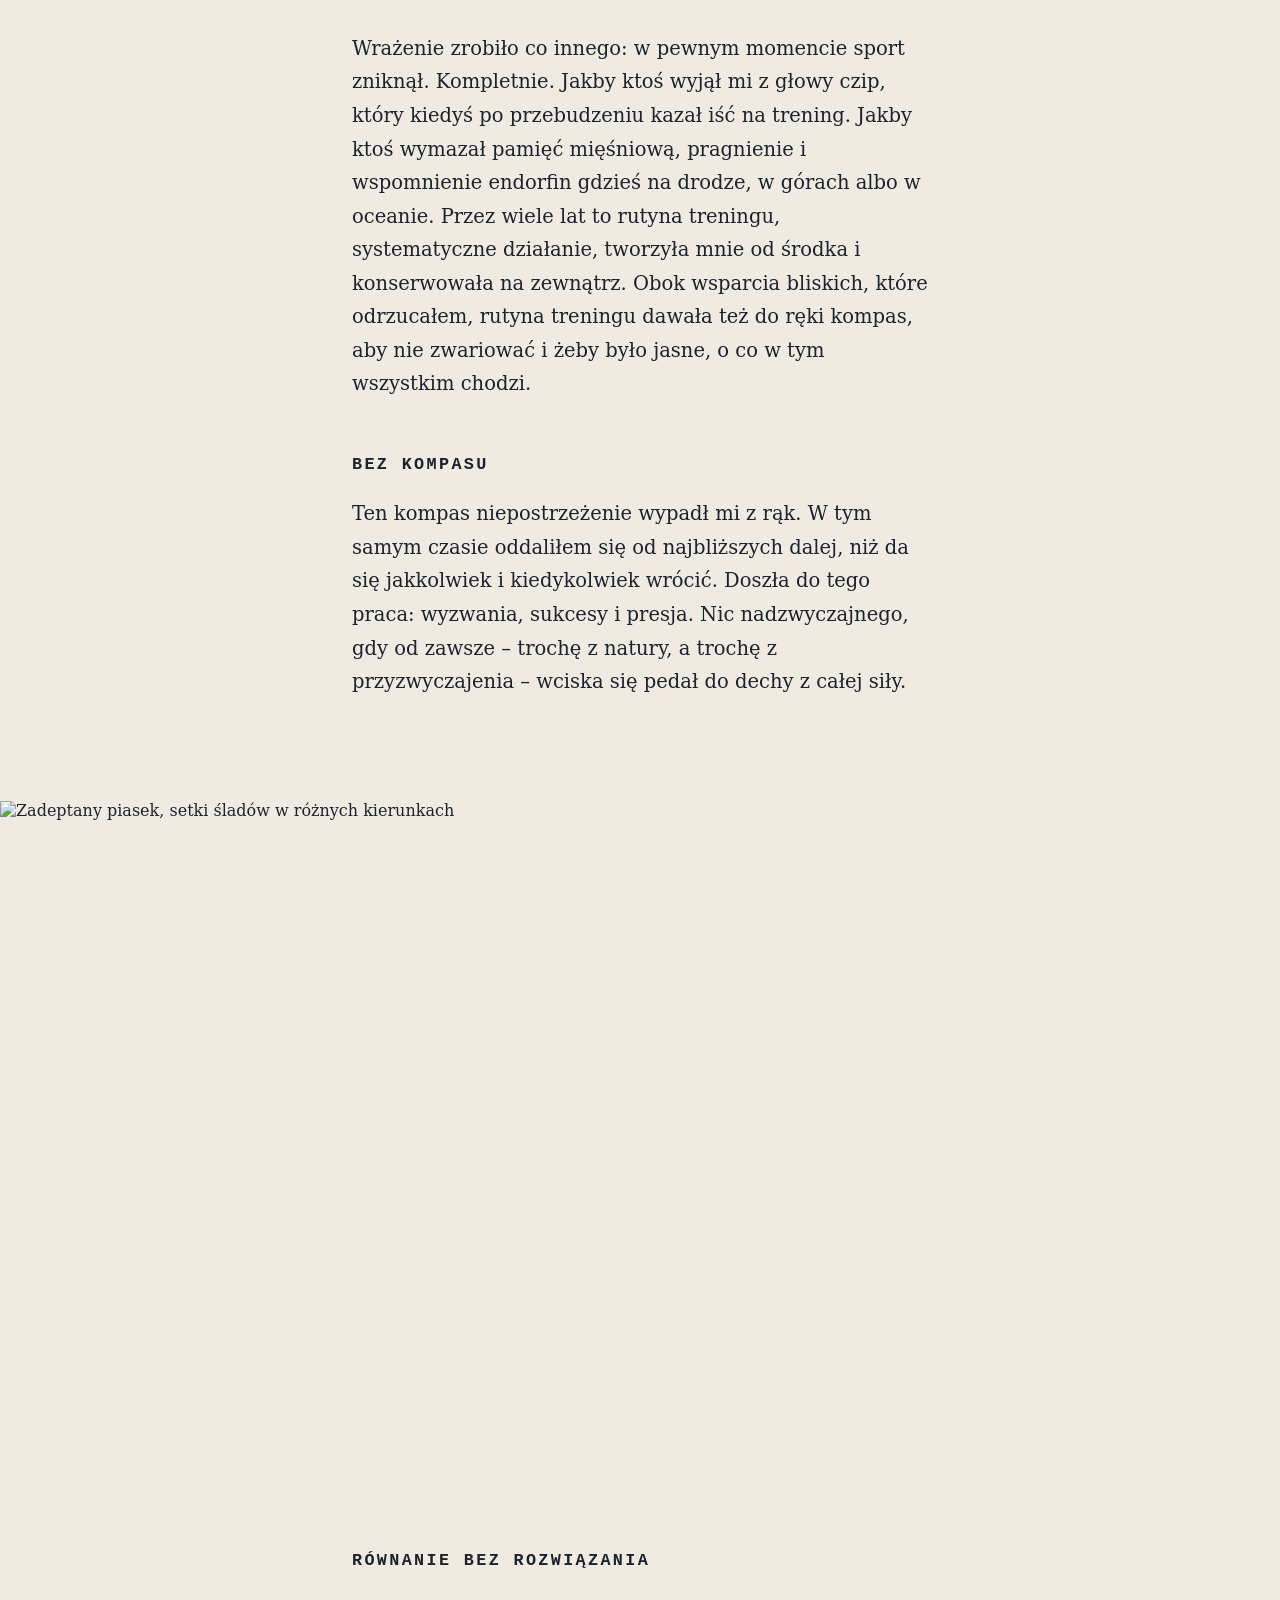
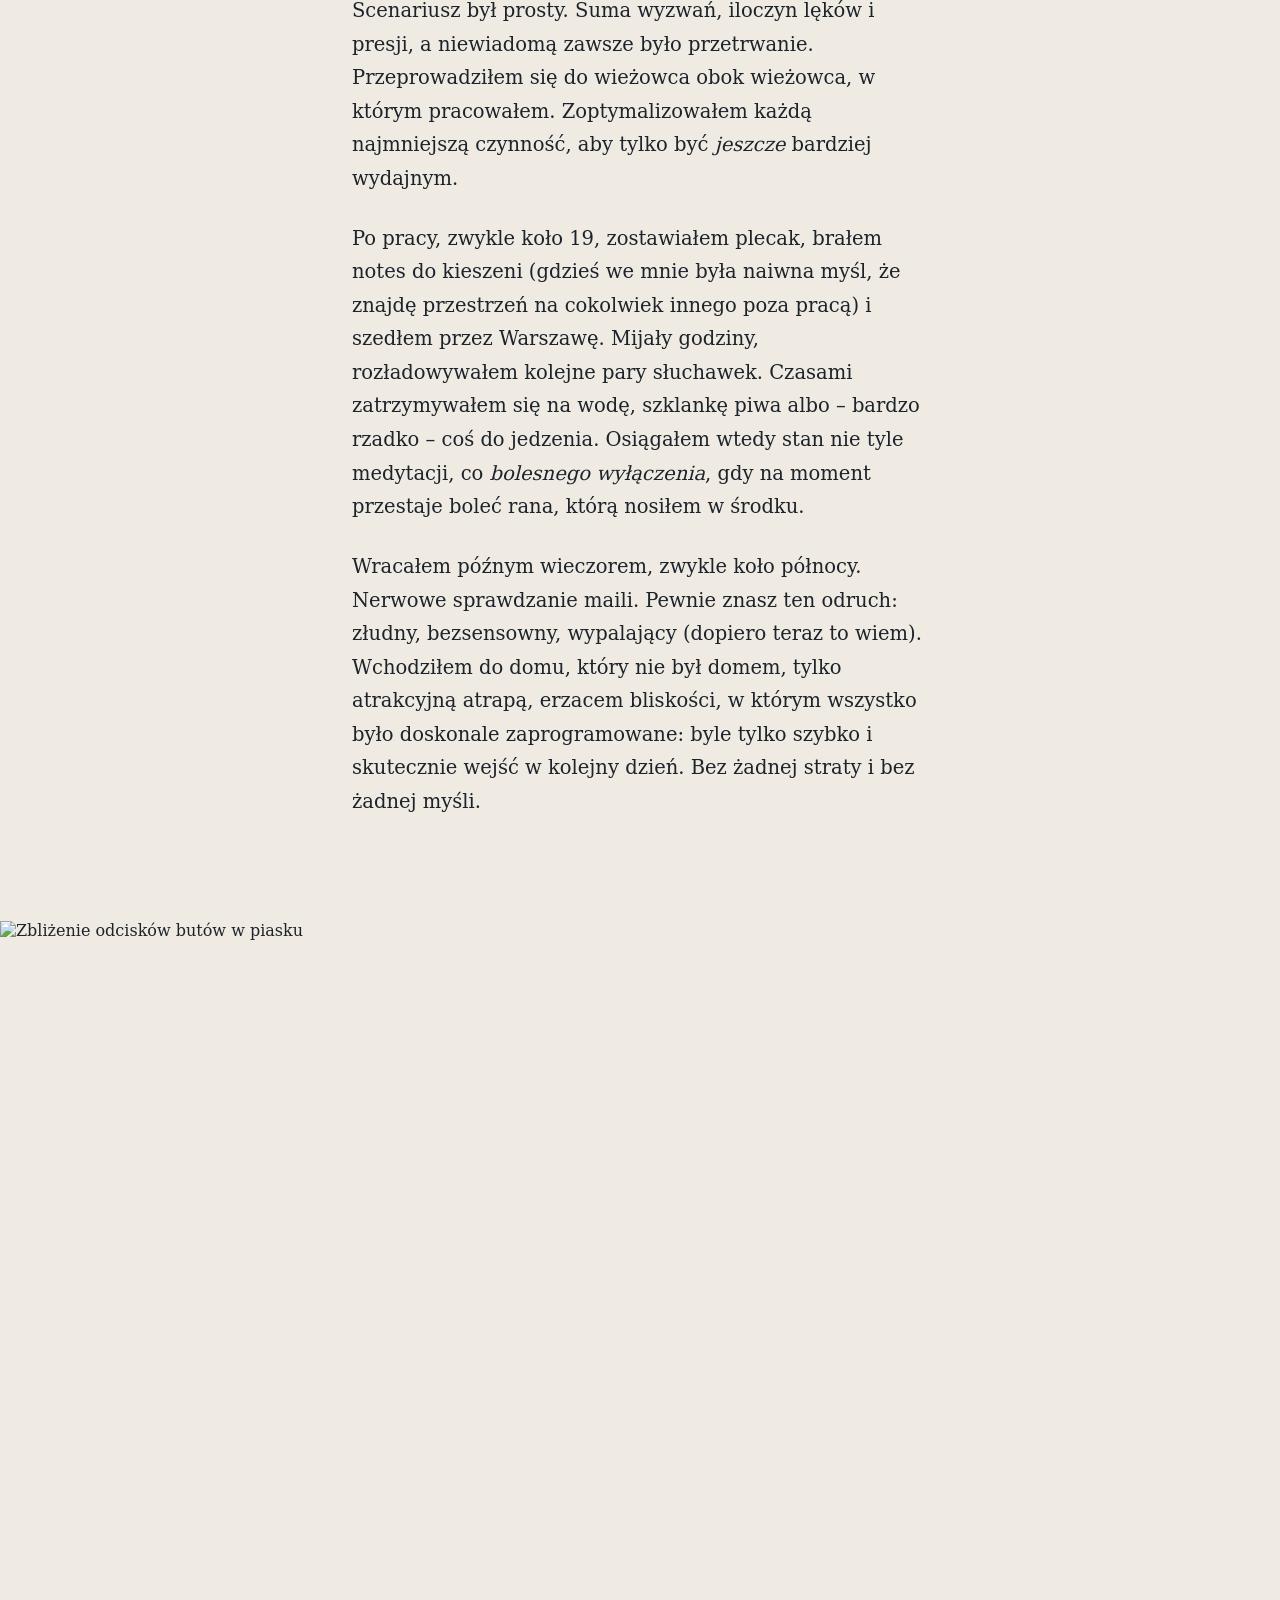
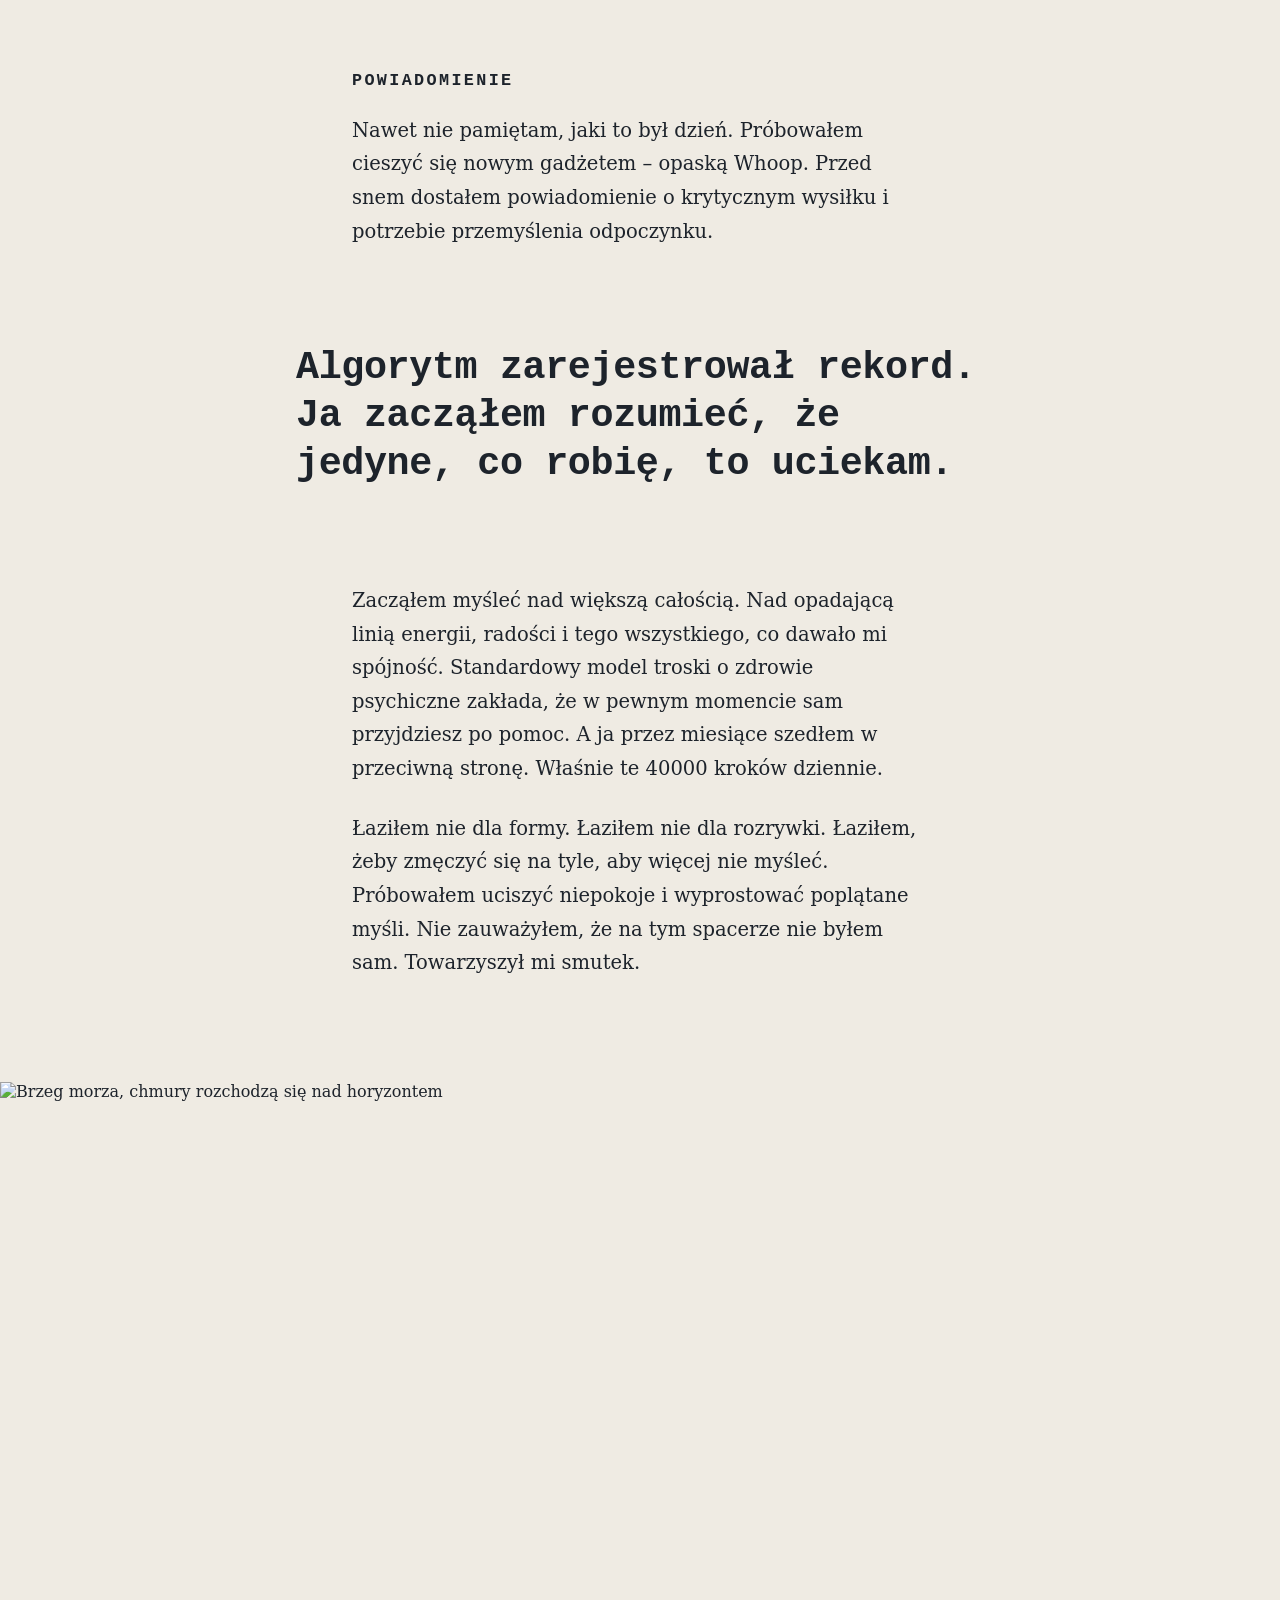
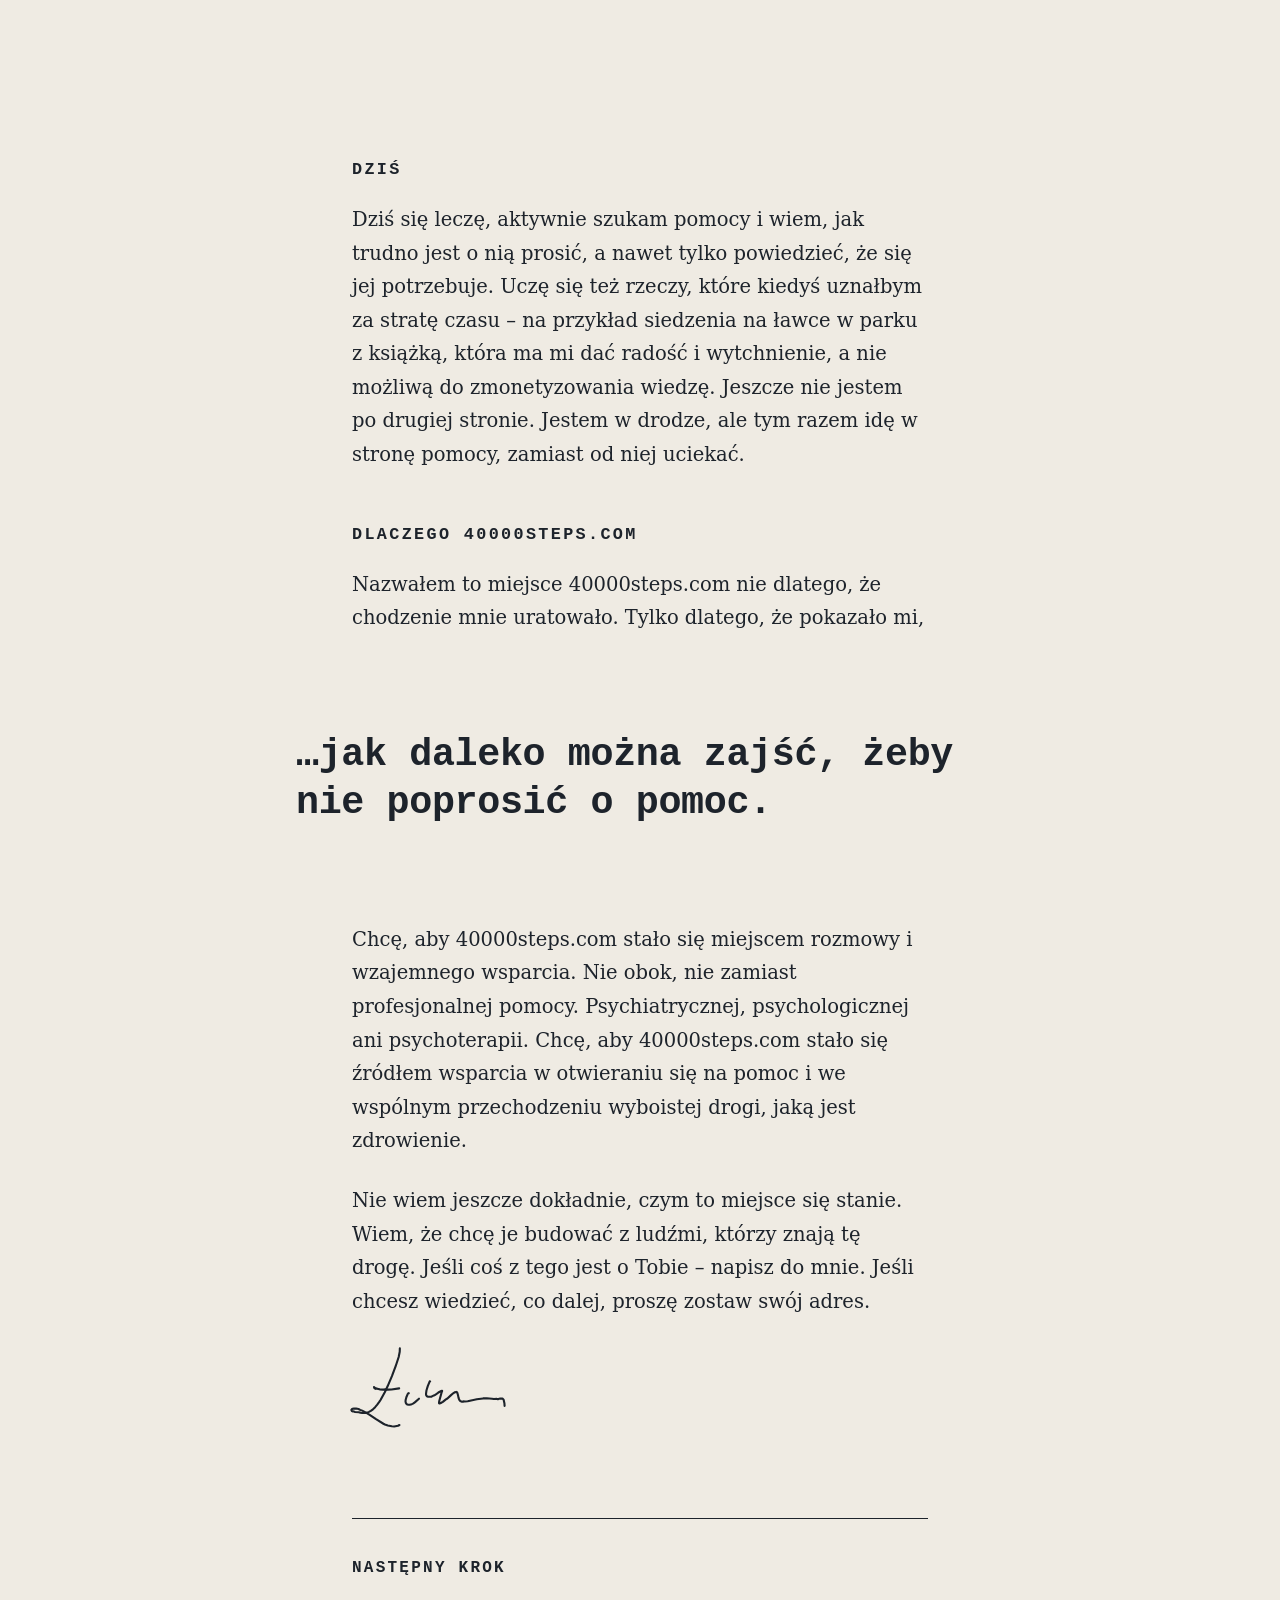
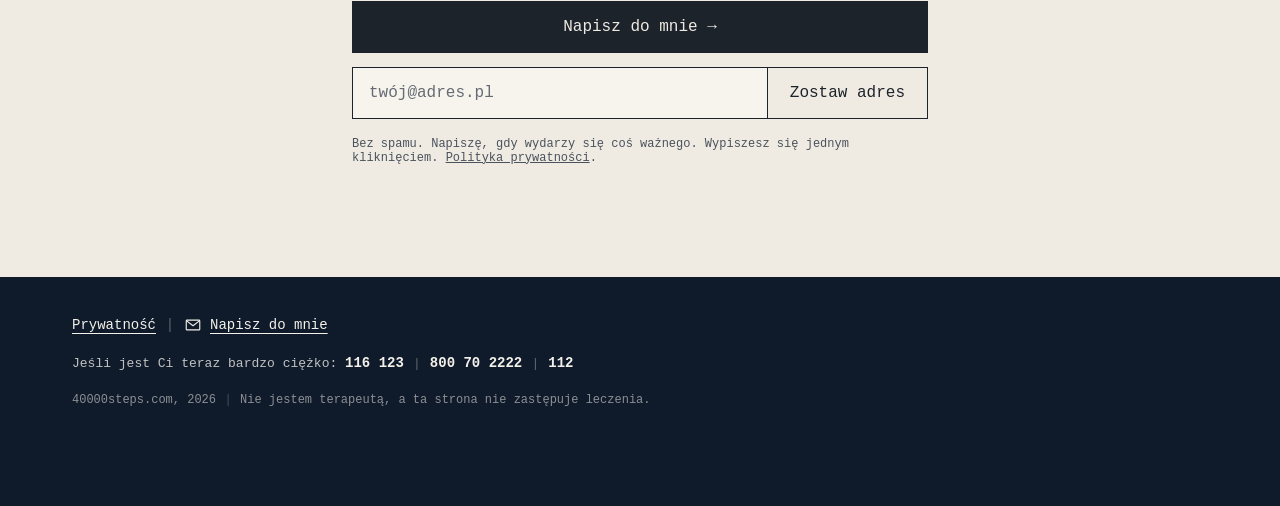
==== commit a39ad66f: "Walk moved to Fri 16.10 17:00; add 'Przespacerowane' with thanks for the first walk Co-Authored-By: " ====
--- a/public/index.html
+++ b/public/index.html
@@ -271,14 +271,14 @@
   /* ── Aktualności ── */
   .news { background: var(--sand); color: var(--ink); padding: clamp(26px, 3.5vw, 36px) clamp(16px, 5vw, 32px); border-bottom: 1.5px solid var(--ink); }
   .news-in { max-width: 36rem; margin: 0 auto; display: flex; flex-wrap: wrap; align-items: baseline; gap: 4px 18px; font-family: var(--mono); }
-  .news-label, .eyebrow { font-family: var(--mono); font-weight: 700; font-size: 11px; letter-spacing: .3em; text-transform: uppercase; }
+  .news-label { font-family: var(--mono); font-weight: 700; font-size: 11px; letter-spacing: .3em; text-transform: uppercase; }
   .news-label { width: 100%; margin-bottom: 10px; }
   .news-in > div { display: flex; flex-wrap: wrap; align-items: baseline; gap: 2px 14px; flex: 1; }
   .news-date { font-size: 13px; color: var(--ink-soft); }
   .news-title { font-weight: 700; font-size: 1rem; line-height: 1.35; }
   .news-cta { font-size: 13px; color: var(--ink); text-decoration: underline; text-decoration-thickness: 1px; text-underline-offset: 4px; white-space: nowrap; }
   .news-cta:hover, .news-cta:focus-visible { text-decoration-thickness: 2px; }
-  .col p.eyebrow { font-size: clamp(15px, 1.25vw, 17px); letter-spacing: .32em; line-height: 1.4; margin-bottom: clamp(22px, 3vw, 32px); }
+  .col .manifest-title { font-family: var(--mono); font-weight: 700; font-size: clamp(1.55rem, 2.6vw, 2rem); line-height: 1.1; letter-spacing: .16em; text-transform: uppercase; margin: 0 0 clamp(28px, 3.5vw, 40px); }
   @media (max-width: 600px) { .news-in > div { flex-direction: column; gap: 2px; } }
 
 
@@ -354,7 +354,7 @@
   <div class="news-in">
     <p class="news-label">Aktualności</p>
     <div>
-      <span class="news-date">Czw. 15.10 · 18:00 · Sopot</span>
+      <span class="news-date">Pt. 16.10 · 17:00 · Sopot</span>
       <p class="news-title">Spacer przy pomniku Haffnera</p>
     </div>
     <a class="news-cta" href="/spacery/">Szczegóły →</a>
@@ -363,10 +363,10 @@
 
 <article id="start">
   <div class="col">
-    <p class="eyebrow">Manifest</p>
+    <h2 class="manifest-title">Manifest</h2>
     <p class="first">40000 kroków to nie jest metafora. To fakt, który najpierw mnie zaskoczył, a potem przeraził swoją powtarzalnością.</p>
     <p>W sensie fizycznym – czy raczej geograficznym – 40000 kroków, czyli około 26 kilometrów, nie zrobiło na mnie wrażenia. Jestem, a właściwie byłem, sportowcem wytrzymałościowym. Maratony, ultramaratony, kilkanaście startów w Ironmanie, kilkanaście tysięcy kilometrów rocznie na rowerze. I ten czas przeszły też jest sygnałem i kontekstem 40000steps.com.</p>
-    <p>Wrażenie zrobiło co innego: w pewnym momencie sport zniknął. Kompletnie. Jakby ktoś wyjął mi z głowy czip, który kiedyś po przebudzeniu kazał iść na trening. Jakby ktoś wymazał pamięć mięśniową, pragnienie i wspomnienie endorfin gdzieś na drodze, w górach albo w oceanie. Przez wiele lat to rutyna treningu, systematyczne działanie, tworzyła mnie od środka i konserwowała na zewnątrz. Dawała też do ręki kompas, aby nie zwariować i żeby było jasne, o co w tym wszystkim chodzi.</p>
+    <p>Wrażenie zrobiło co innego: w pewnym momencie sport zniknął. Kompletnie. Jakby ktoś wyjął mi z głowy czip, który kiedyś po przebudzeniu kazał iść na trening. Jakby ktoś wymazał pamięć mięśniową, pragnienie i wspomnienie endorfin gdzieś na drodze, w górach albo w oceanie. Przez wiele lat to rutyna treningu, systematyczne działanie, tworzyła mnie od środka i konserwowała na zewnątrz. Obok wsparcia bliskich, które odrzucałem, rutyna treningu dawała też do ręki kompas, aby nie zwariować i żeby było jasne, o co w tym wszystkim chodzi.</p>
 
     <h2>Bez kompasu</h2>
     <p>Ten kompas niepostrzeżenie wypadł mi z rąk. W tym samym czasie oddaliłem się od najbliższych dalej, niż da się jakkolwiek i kiedykolwiek wrócić. Doszła do tego praca: wyzwania, sukcesy i presja. Nic nadzwyczajnego, gdy od zawsze – trochę z natury, a trochę z przyzwyczajenia – wciska się pedał do dechy z całej siły.</p>
@@ -525,8 +525,7 @@
   <nav>
     <ul>
       <li><a href="/manifest/" aria-current="page"><span class="t">Manifest</span><span class="s">40000 kroków. Skąd to miejsce.</span></a></li>
-      <li><a href="/zapiski/"><span class="t">Zapisane podczas spaceru</span><span class="s">Notatki, gdy jest o czym dać znać</span></a></li>
-      <li><a href="/spacery/"><span class="t">Spacery</span><span class="s">Czwartek, 15.10, 18:00 · Sopot</span></a></li>
+      <li><a href="/spacery/"><span class="t">Spacery</span><span class="s">Piątek, 16.10, 17:00 · Sopot</span></a></li>
     </ul>
   </nav>
   <div class="foot">
